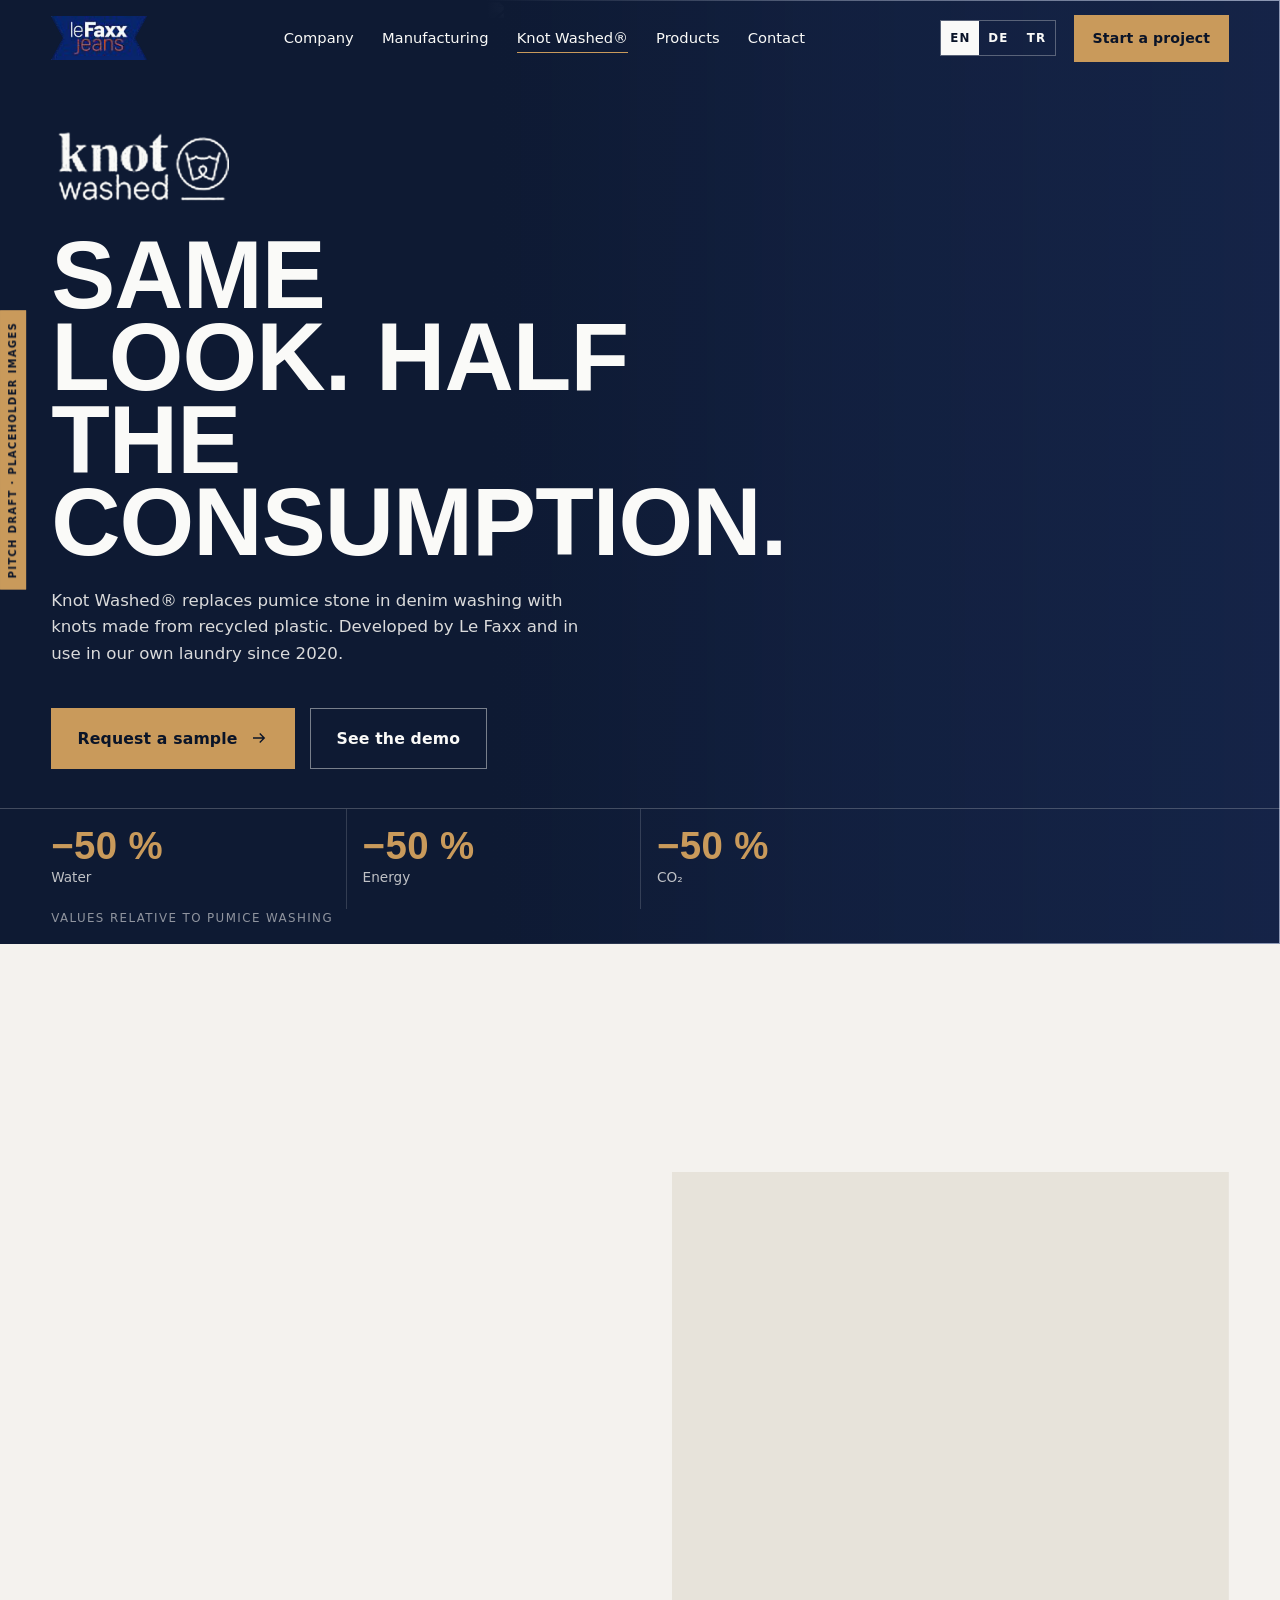
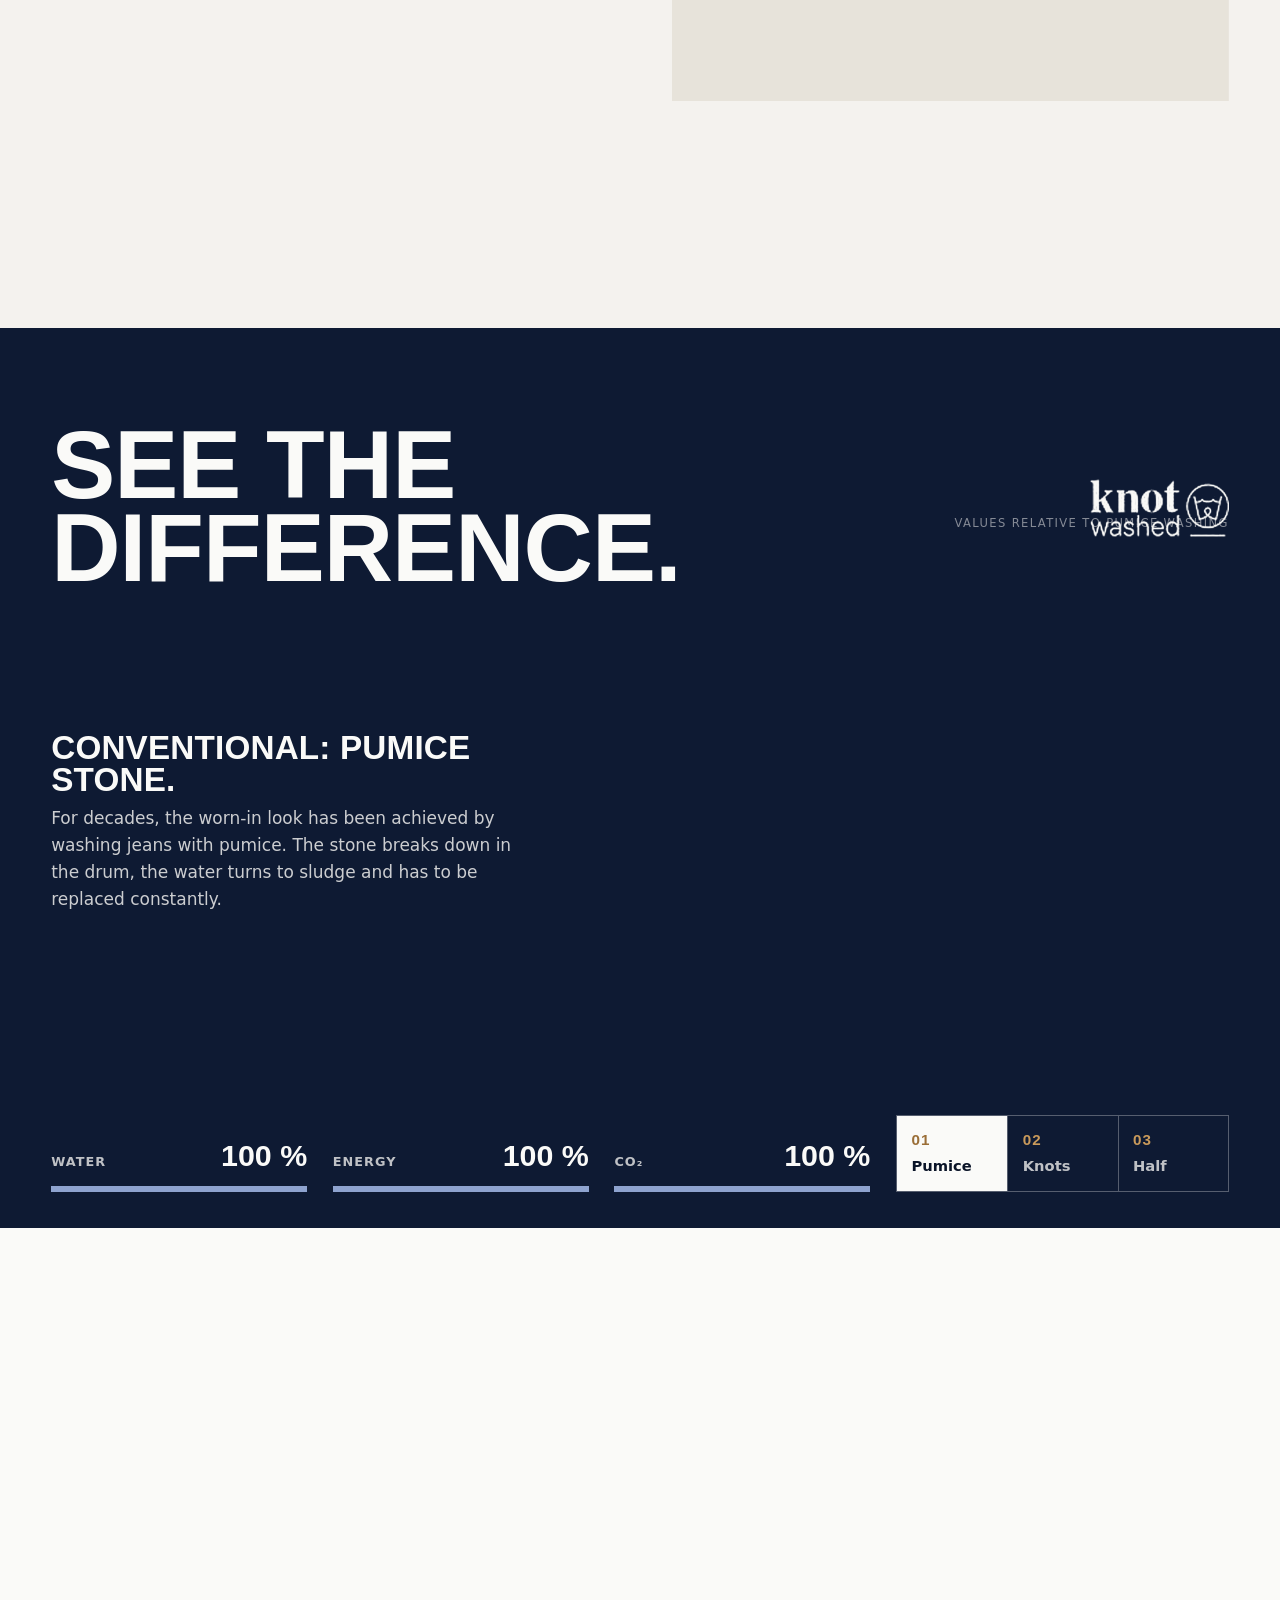
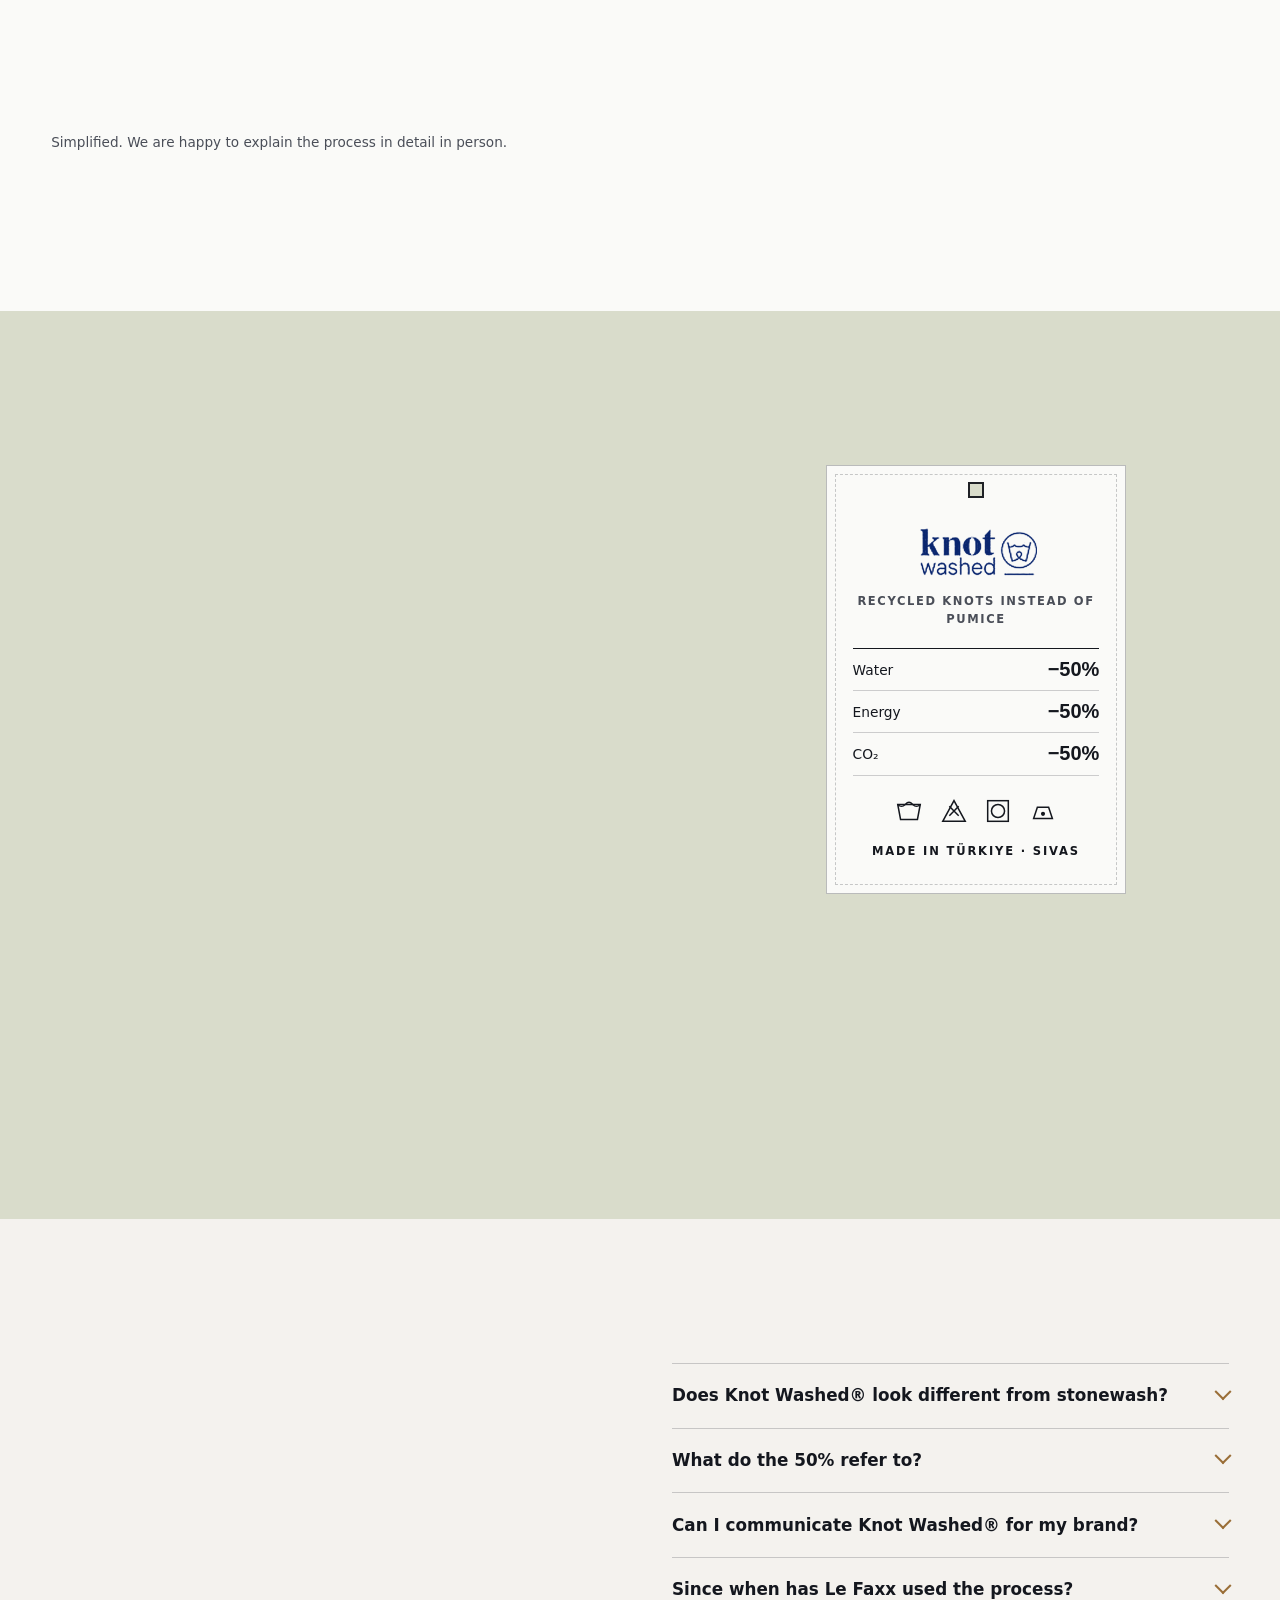
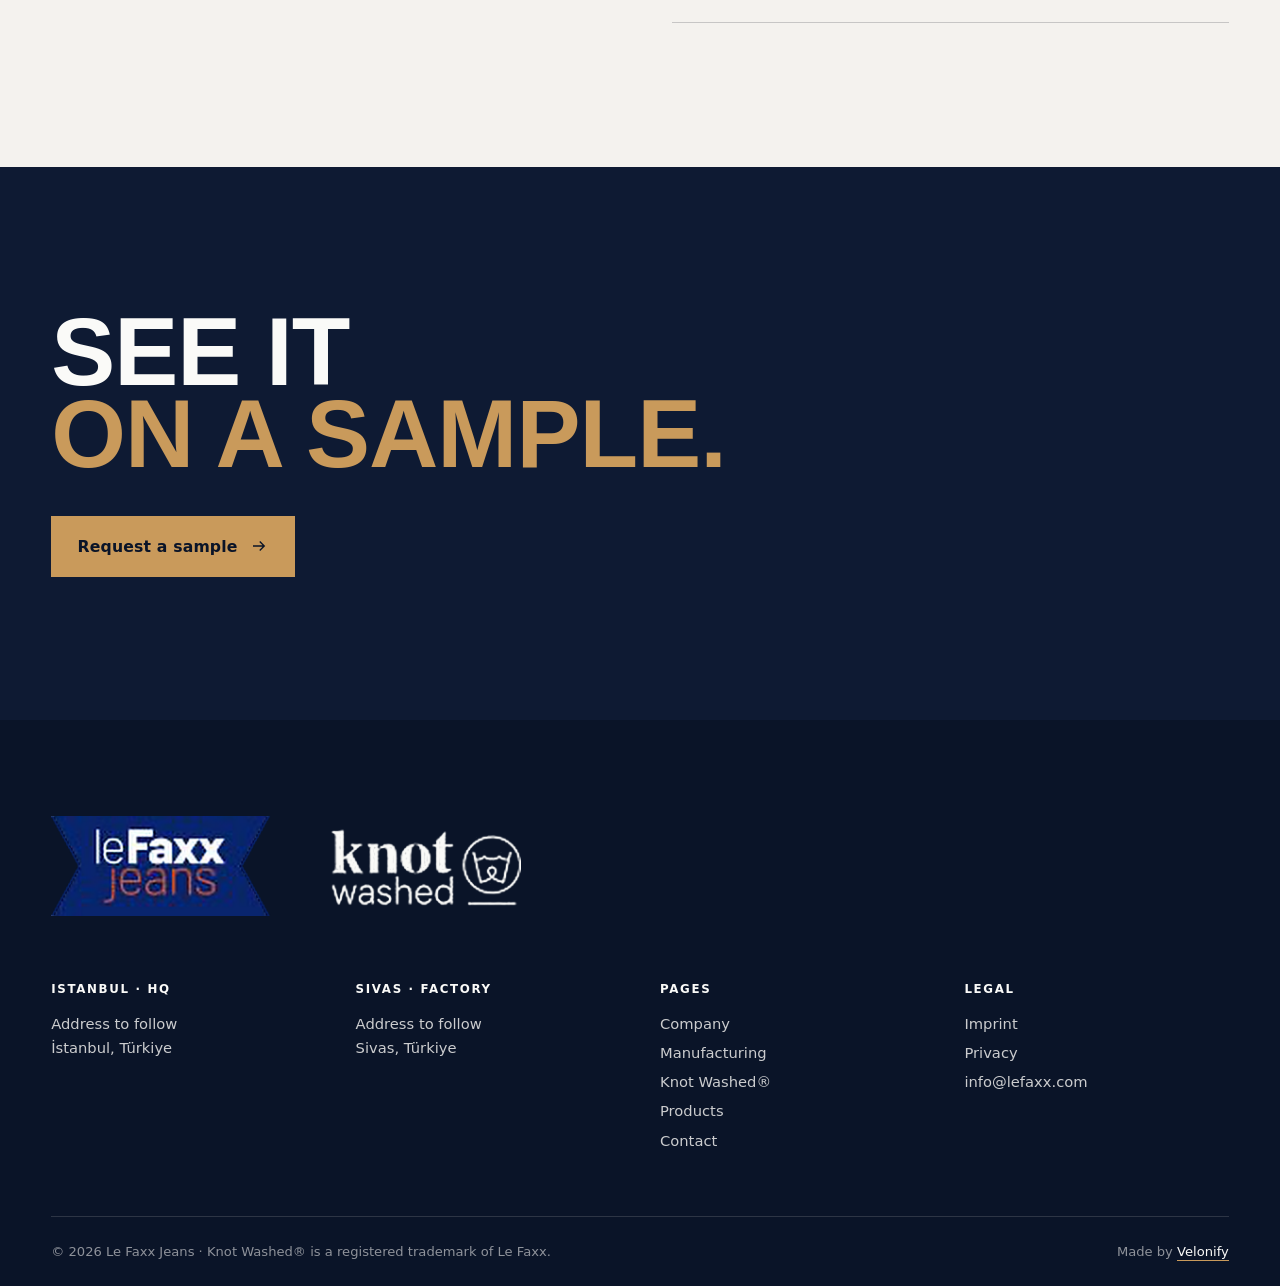
==== knot-washed/index.html @ a0b13a95 "Knot-Washed-Demo in 3 klickbaren Phasen, Sprachreihenfolge EN DE TR, Unterseite /knot-washed/ CSS un" ====
<!doctype html>
<html lang="de">
<head>
<meta charset="utf-8">
<meta name="viewport" content="width=device-width, initial-scale=1, viewport-fit=cover">
<title>Knot Washed® · Le Faxx Jeans</title>
<meta name="description" content="Knot Washed®: Knoten aus recyceltem Kunststoff statt Bimsstein. 50 % weniger Wasser, Energie und CO₂ in der Denim-Wäsche. Entwickelt von Le Faxx Jeans.">
<meta name="theme-color" content="#0E1A33">
<link rel="preconnect" href="https://images.unsplash.com">
<link rel="preconnect" href="https://videos.pexels.com">
<link rel="preload" href="../fonts/bsd-latin-fC1_PZJEZG.woff2" as="font" type="font/woff2" crossorigin>
<link rel="stylesheet" href="../fonts/fonts.css">
<link rel="icon" href="data:image/svg+xml,%3Csvg xmlns='http://www.w3.org/2000/svg' viewBox='0 0 32 32'%3E%3Crect width='32' height='32' fill='%230B1530'/%3E%3Cpath d='M8 8l16 16M24 8L8 24' stroke='%23C99A5B' stroke-width='3'/%3E%3C/svg%3E">
<link rel="stylesheet" href="../assets/styles.css">
</head>
<body>
<a class="skip" href="#main" data-i18n="skip">Zum Inhalt springen</a>

<header class="nav" id="nav">
  <div class="wrap nav-in">
    <a class="mark" href="../"><img src="../assets/lefaxx-logo.png" alt="Le Faxx Jeans" width="234" height="106"></a>
    <nav aria-label="Hauptnavigation" data-i18n-aria="navAria">
      <ul class="nav-links">
        <li><a href="../#company" data-i18n="nav1">Unternehmen</a></li>
        <li><a href="../#production" data-i18n="nav2">Produktion</a></li>
        <li><a href="./" aria-current="page" data-i18n="nav3">Knot Washed®</a></li>
        <li><a href="../#products" data-i18n="nav4">Produkte</a></li>
        <li><a href="../#contact" data-i18n="nav5">Kontakt</a></li>
      </ul>
    </nav>
    <div class="nav-right">
      <div class="lang" role="group" aria-label="Sprache / Language / Dil">
        <button type="button" data-lang="en" aria-pressed="false">EN</button>
        <button type="button" data-lang="de" aria-pressed="true">DE</button>
        <button type="button" data-lang="tr" aria-pressed="false">TR</button>
      </div>
      <a class="btn btn-primary magnetic" href="../#contact"><span class="btn-fill"></span><span data-i18n="cta">Projekt anfragen</span></a>
      <button class="burger" type="button" aria-expanded="false" aria-controls="mmenu" aria-label="Menü"><span></span><span></span></button>
    </div>
  </div>
</header>

<div class="mobile-menu" id="mmenu" aria-hidden="true">
  <ul>
    <li><a href="../#company" data-i18n="nav1">Unternehmen</a></li>
    <li><a href="../#production" data-i18n="nav2">Produktion</a></li>
    <li><a href="./" aria-current="page" data-i18n="nav3">Knot Washed®</a></li>
    <li><a href="../#products" data-i18n="nav4">Produkte</a></li>
    <li><a href="../#contact" data-i18n="nav5">Kontakt</a></li>
  </ul>
  <div class="lang" role="group" aria-label="Sprache / Language / Dil">
    <button type="button" data-lang="en" aria-pressed="false">EN</button>
    <button type="button" data-lang="de" aria-pressed="true">DE</button>
    <button type="button" data-lang="tr" aria-pressed="false">TR</button>
  </div>
  <a class="btn btn-primary" href="../#contact" style="align-self:flex-start"><span class="btn-fill"></span><span data-i18n="cta">Projekt anfragen</span></a>
</div>

<main id="main">
  <section class="kw-hero" aria-labelledby="kw-h">
    <div class="kw-hero-img" aria-hidden="true"><img src="https://images.unsplash.com/photo-1761079976271-3a78f547ca67?w=1600&q=70&auto=format&fit=crop" alt=""></div>
    <div class="wrap kw-hero-body">
      <img class="kw-hero-logo" src="../assets/knot-washed-logo-white.png" alt="Knot Washed" width="210" height="106">
      <h1 class="display" id="kw-h" data-i18n="kwH">Gleicher Look. Halber Verbrauch.</h1>
      <p class="hero-sub" data-i18n="kwLead">Knot Washed® ersetzt den Bimsstein in der Denim-Wäsche durch Knoten aus recyceltem Kunststoff. Entwickelt von Le Faxx und seit 2020 im Einsatz in unserer eigenen Wäscherei.</p>
      <div class="hero-ctas">
        <a class="btn btn-primary magnetic" href="../#contact"><span class="btn-fill"></span><span data-i18n="kwCta">Muster anfragen</span><svg viewBox="0 0 24 24" fill="none" stroke="currentColor" stroke-width="1.8" aria-hidden="true"><path d="M4 12h15M13 6l6 6-6 6"/></svg></a>
        <a class="btn btn-ghost magnetic" href="#demo"><span class="btn-fill"></span><span data-i18n="kwCta2">Zur Demo</span></a>
      </div>
    </div>
    <div class="spec">
      <div class="wrap">
        <ul class="kw-spec">
          <li><b>−50&nbsp;%</b><span data-i18n="m1">Wasser</span></li>
          <li><b>−50&nbsp;%</b><span data-i18n="m2">Energie</span></li>
          <li><b>−50&nbsp;%</b><span>CO₂</span></li>
        </ul>
        <p class="kw-basis" data-i18n="kNote">Werte relativ zur Bimssteinwäsche</p>
      </div>
    </div>
  </section>

  <section class="kw-problem" aria-labelledby="kw-p">
    <div class="wrap kw-two">
      <div>
        <h2 class="h2 rv" id="kw-p" data-i18n="kwPH">Das Problem: Stein, der zerfällt.</h2>
        <p class="lead rv" data-i18n="kwP1">Der Used-Look von Jeans entsteht seit Jahrzehnten mit Bimsstein: Der Stein reibt in der Trommel am Stoff und hellt ihn auf.</p>
        <p class="rv" data-i18n="kwP2">Dabei zerfällt er selbst. Das Wasser wird zu Schlamm, die Trommel muss gespült, der Stein ständig nachgefüllt und der Abrieb entsorgt werden. Das kostet Wasser, Energie und Zeit.</p>
      </div>
      <figure class="kw-fig rv-img"><img loading="lazy" src="https://images.unsplash.com/photo-1515459961680-58264ee27219?w=1100&q=70&auto=format&fit=crop" alt="Gefaltete Jeans in verschiedenen Waschungen" data-i18n-alt="kwFigAlt"></figure>
    </div>
  </section>

  <section class="knot" id="demo" data-knot aria-labelledby="kn-h">
  <canvas id="knotCanvas" aria-hidden="true"></canvas>
  <div class="wrap knot-ui">
    <div class="knot-head"><h2 class="display knot-title" id="kn-h" data-i18n="kwDemoH">Sehen Sie den Unterschied.</h2><div class="knot-head-r"><img class="knot-logo" src="../assets/knot-washed-logo-white.png" alt="" width="210" height="106"></div></div>
    <div class="knot-steps" aria-live="polite">
      <div class="kstep is-on" data-k="0">
        <h3 class="h3" data-i18n="k0h">Konventionell: Bimsstein.</h3>
        <p data-i18n="k0p">Für den Used-Look werden Jeans seit Jahrzehnten mit Bimsstein gewaschen. Der Stein zerfällt in der Trommel, das Wasser wird zu Schlamm und muss ständig erneuert werden.</p>
      </div>
      <div class="kstep" data-k="1">
        <h3 class="h3" data-i18n="k1h">Unsere Antwort: Knoten.</h3>
        <p data-i18n="k1p">Knot Washed® ersetzt den Stein durch Knoten aus recyceltem Kunststoff. Entwickelt bei Le Faxx, im Einsatz in unserer Wäscherei.</p>
      </div>
      <div class="kstep" data-k="2">
        <h3 class="h3" data-i18n="k2h">Die Hälfte.</h3>
        <p data-i18n="k2p">Gleicher Look, halber Verbrauch: 50 % weniger Wasser, 50 % weniger Energie, 50 % weniger CO₂. Jede zweite Wassereinheit, die Sie hier sehen, bleibt ab sofort im Kreislauf der Natur.</p>
      </div>
    </div>
    <div class="knot-meters">
      <div class="meter" data-meter><div class="meter-top"><span data-i18n="m1">Wasser</span><b>100&nbsp;%</b></div><div class="meter-bar"><i></i></div></div>
      <div class="meter" data-meter><div class="meter-top"><span data-i18n="m2">Energie</span><b>100&nbsp;%</b></div><div class="meter-bar"><i></i></div></div>
      <div class="meter" data-meter><div class="meter-top"><span>CO₂</span><b>100&nbsp;%</b></div><div class="meter-bar"><i></i></div></div>
      <div class="phases" role="group" aria-label="Phasen der Demo" data-i18n-aria="phAria">
        <button type="button" class="phase" data-phase="0" aria-pressed="true"><span class="ph-no">01</span><span data-i18n="ph0">Bimsstein</span><i></i></button>
        <button type="button" class="phase" data-phase="1" aria-pressed="false"><span class="ph-no">02</span><span data-i18n="ph1">Knoten</span><i></i></button>
        <button type="button" class="phase" data-phase="2" aria-pressed="false"><span class="ph-no">03</span><span data-i18n="ph2">Die Hälfte</span><i></i></button>
      </div>
    </div>
  </div>
  <p class="knot-note" data-i18n="kNote">Werte relativ zur Bimssteinwäsche</p>
</section>

  <section class="kw-how" aria-labelledby="kw-how-h">
    <div class="wrap">
      <h2 class="h2 rv" id="kw-how-h" data-i18n="kwHowH">So funktioniert Knot Washed®.</h2>
      <ol class="kw-steps">
        <li class="rv"><span class="st-no">01</span><h3 class="h3" data-i18n="kwS1h">Knoten statt Stein</h3><p data-i18n="kwS1p">In die Trommel kommen Knoten aus recyceltem Kunststoff, kein Bimsstein.</p></li>
        <li class="rv"><span class="st-no">02</span><h3 class="h3" data-i18n="kwS2h">Abrieb für den Look</h3><p data-i18n="kwS2p">Die Knoten reiben am Stoff und erzeugen den Used-Look, den Ihre Kollektion braucht.</p></li>
        <li class="rv"><span class="st-no">03</span><h3 class="h3" data-i18n="kwS3h">Kein Steinschlamm</h3><p data-i18n="kwS3p">Es zerfällt kein Stein im Wasser. Damit entfällt ein großer Teil von Spülung und Entsorgung.</p></li>
        <li class="rv"><span class="st-no">04</span><h3 class="h3" data-i18n="kwS4h">Halber Verbrauch</h3><p data-i18n="kwS4p">Im Vergleich zur Bimssteinwäsche: 50 % weniger Wasser, 50 % weniger Energie, 50 % weniger CO₂.</p></li>
      </ol>
      <p class="kw-small" data-i18n="kwSimpl">Vereinfacht dargestellt. Details zum Verfahren erläutern wir gern im Gespräch.</p>
    </div>
  </section>

  <section class="care kw-label" aria-labelledby="kw-l">
    <div class="wrap care-grid">
      <div class="care-copy">
        <h2 class="h2 rv" id="kw-l" data-i18n="kwLH">Für Ihre Kollektion.</h2>
        <p class="lead rv" data-i18n="kwLP">Jedes Teil, das bei uns gewaschen wird, kann den Unterschied mitnehmen: als Information für Ihr Team, Ihre Händler und Ihre Kundschaft.</p>
        <ul class="care-points rv">
          <li><b data-i18n="kwB1">Muster</b><span data-i18n="kwB1p">Ihre Wunschwaschung als Knot-Washed®-Muster, bevor die Serie startet</span></li>
          <li><b data-i18n="kwB2">Etikett</b><span data-i18n="kwB2p">Wie Sie Knot Washed® auf Hangtag und Etikett nutzen können, klären wir pro Projekt</span></li>
          <li><b data-i18n="kwB3">Kapazität</b><span data-i18n="kwB3p">Gewaschen in unserer eigenen Wäscherei, für Serien bis zu 150.000 Teile im Monat</span></li>
        </ul>
        <a class="btn btn-ink magnetic rv" href="../#contact"><span class="btn-fill"></span><span data-i18n="kwCta">Muster anfragen</span><svg viewBox="0 0 24 24" fill="none" stroke="currentColor" stroke-width="1.8" aria-hidden="true"><path d="M4 12h15M13 6l6 6-6 6"/></svg></a>
      </div>
      <div class="label-stage">
        <div class="label" id="careLabel">
          <span class="eyelet"></span>
          <h3><img src="../assets/knot-washed-logo.png" alt="Knot Washed®" width="210" height="106"></h3>
          <p class="sub" data-i18n="lblSub">Recycelte Knoten statt Bimsstein</p>
          <dl>
            <div><dt data-i18n="m1">Wasser</dt><dd>−50%</dd></div>
            <div><dt data-i18n="m2">Energie</dt><dd>−50%</dd></div>
            <div><dt>CO₂</dt><dd>−50%</dd></div>
          </dl>
          <div class="symbols" aria-hidden="true">
            <svg viewBox="0 0 32 32"><path d="M4 9h24l-3 16H7z"/><path d="M4 9c3 3 5 3 8 0s5-3 8 0 5 3 8 0"/></svg>
            <svg viewBox="0 0 32 32"><path d="M16 5l12 22H4z"/><path d="M11 21l10-10M21 21L11 11"/></svg>
            <svg viewBox="0 0 32 32"><rect x="5" y="5" width="22" height="22"/><circle cx="16" cy="16" r="7"/></svg>
            <svg viewBox="0 0 32 32"><path d="M6 24l4-12h12l4 12z"/><circle cx="16" cy="19" r="1.4" fill="currentColor"/></svg>
          </div>
          <p class="made">Made in Türkiye · Sivas</p>
        </div>
      </div>
    </div>
  </section>

  <section class="kw-faq" aria-labelledby="kw-f">
    <div class="wrap kw-two">
      <h2 class="h2 rv" id="kw-f" data-i18n="kwFH">Häufige Fragen.</h2>
      <div class="faq">
        <details><summary data-i18n="q1">Sieht Knot Washed® anders aus als Stonewash?</summary><p data-i18n="a1">Ziel ist derselbe Used-Look. Am besten überzeugen Sie sich an einem Muster in Ihrer Wunschwaschung.</p></details>
        <details><summary data-i18n="q2">Worauf beziehen sich die 50 %?</summary><p data-i18n="a2">Vergleichsbasis ist die konventionelle Bimssteinwäsche. Gemeint sind Wasser, Energie und CO₂ im Waschprozess.</p></details>
        <details><summary data-i18n="q3">Kann ich Knot Washed® für meine Marke kommunizieren?</summary><p data-i18n="a3">Sprechen Sie uns an. Wie das Label auf Hangtags und Etiketten genutzt werden kann, klären wir pro Projekt.</p></details>
        <details><summary data-i18n="q4">Seit wann setzt Le Faxx das Verfahren ein?</summary><p data-i18n="a4">Seit 2020 ist unsere Wäscherei vollständig auf Knot Washed® umgestellt.</p></details>
      </div>
    </div>
  </section>

  <section class="kw-cta" aria-labelledby="kw-c">
    <div class="wrap">
      <h2 class="display" id="kw-c"><span data-i18n="kwCtaA">Sehen Sie es</span><br><span class="gold" data-i18n="kwCtaB">am Muster.</span></h2>
      <a class="btn btn-primary magnetic" href="../#contact"><span class="btn-fill"></span><span data-i18n="kwCta">Muster anfragen</span><svg viewBox="0 0 24 24" fill="none" stroke="currentColor" stroke-width="1.8" aria-hidden="true"><path d="M4 12h15M13 6l6 6-6 6"/></svg></a>
    </div>
  </section>
</main>
<footer class="foot">
  <div class="wrap">
    <div class="foot-brand"><img src="../assets/lefaxx-logo.png" alt="Le Faxx Jeans" width="234" height="106" loading="lazy"><img src="../assets/knot-washed-logo-white.png" alt="Knot Washed" width="210" height="106" loading="lazy"></div>
    <div class="foot-grid">
      <div><h4>Istanbul · HQ</h4><p data-i18n="adr1">Adresse folgt<br>İstanbul, Türkiye</p></div>
      <div><h4 data-i18n="fFac">Sivas · Fabrik</h4><p data-i18n="adr2">Adresse folgt<br>Sivas, Türkiye</p></div>
      <div><h4 data-i18n="fNav">Seiten</h4><ul><li><a href="../#company" data-i18n="nav1">Unternehmen</a></li><li><a href="../#production" data-i18n="nav2">Produktion</a></li><li><a href="./" aria-current="page" data-i18n="nav3">Knot Washed®</a></li><li><a href="../#products" data-i18n="nav4">Produkte</a></li><li><a href="../#contact" data-i18n="nav5">Kontakt</a></li></ul></div>
      <div><h4 data-i18n="fLegal">Rechtliches</h4><ul><li><a href="#" data-i18n="imp">Impressum</a></li><li><a href="#" data-i18n="priv">Datenschutz</a></li><li><a href="mailto:info@lefaxx.com">info@lefaxx.com</a></li></ul></div>
    </div>
    <div class="foot-bottom">
      <span>© 2026 Le Faxx Jeans · Knot Washed® <span data-i18n="tm">ist eine eingetragene Marke von Le Faxx.</span></span>
      <span class="velo">Made by <a href="https://velonify.de" target="_blank" rel="noopener">Velonify</a></span>
    </div>
  </div>
</footer>

<div class="draft" data-i18n="draft">Pitch-Entwurf · Platzhalterbilder</div>

<div class="draft" data-i18n="draft">Pitch-Entwurf · Platzhalterbilder</div>

<script>
window.PAGE_I18N={
de:{title:"Knot Washed® · Le Faxx Jeans",kwH:"Gleicher Look. Halber Verbrauch.",kwLead:"Knot Washed® ersetzt den Bimsstein in der Denim-Wäsche durch Knoten aus recyceltem Kunststoff. Entwickelt von Le Faxx und seit 2020 im Einsatz in unserer eigenen Wäscherei.",kwCta:"Muster anfragen",kwCta2:"Zur Demo",
kwPH:"Das Problem: Stein, der zerfällt.",kwP1:"Der Used-Look von Jeans entsteht seit Jahrzehnten mit Bimsstein: Der Stein reibt in der Trommel am Stoff und hellt ihn auf.",kwP2:"Dabei zerfällt er selbst. Das Wasser wird zu Schlamm, die Trommel muss gespült, der Stein ständig nachgefüllt und der Abrieb entsorgt werden. Das kostet Wasser, Energie und Zeit.",kwFigAlt:"Gefaltete Jeans in verschiedenen Waschungen",
kwDemoH:"Sehen Sie den Unterschied.",kwHowH:"So funktioniert Knot Washed®.",kwS1h:"Knoten statt Stein",kwS1p:"In die Trommel kommen Knoten aus recyceltem Kunststoff, kein Bimsstein.",kwS2h:"Abrieb für den Look",kwS2p:"Die Knoten reiben am Stoff und erzeugen den Used-Look, den Ihre Kollektion braucht.",kwS3h:"Kein Steinschlamm",kwS3p:"Es zerfällt kein Stein im Wasser. Damit entfällt ein großer Teil von Spülung und Entsorgung.",kwS4h:"Halber Verbrauch",kwS4p:"Im Vergleich zur Bimssteinwäsche: 50 % weniger Wasser, 50 % weniger Energie, 50 % weniger CO₂.",kwSimpl:"Vereinfacht dargestellt. Details zum Verfahren erläutern wir gern im Gespräch.",
kwLH:"Für Ihre Kollektion.",kwLP:"Jedes Teil, das bei uns gewaschen wird, kann den Unterschied mitnehmen: als Information für Ihr Team, Ihre Händler und Ihre Kundschaft.",kwB1:"Muster",kwB1p:"Ihre Wunschwaschung als Knot-Washed®-Muster, bevor die Serie startet",kwB2:"Etikett",kwB2p:"Wie Sie Knot Washed® auf Hangtag und Etikett nutzen können, klären wir pro Projekt",kwB3:"Kapazität",kwB3p:"Gewaschen in unserer eigenen Wäscherei, für Serien bis zu 150.000 Teile im Monat",
kwFH:"Häufige Fragen.",q1:"Sieht Knot Washed® anders aus als Stonewash?",a1:"Ziel ist derselbe Used-Look. Am besten überzeugen Sie sich an einem Muster in Ihrer Wunschwaschung.",q2:"Worauf beziehen sich die 50 %?",a2:"Vergleichsbasis ist die konventionelle Bimssteinwäsche. Gemeint sind Wasser, Energie und CO₂ im Waschprozess.",q3:"Kann ich Knot Washed® für meine Marke kommunizieren?",a3:"Sprechen Sie uns an. Wie das Label auf Hangtags und Etiketten genutzt werden kann, klären wir pro Projekt.",q4:"Seit wann setzt Le Faxx das Verfahren ein?",a4:"Seit 2020 ist unsere Wäscherei vollständig auf Knot Washed® umgestellt.",kwCtaA:"Sehen Sie es",kwCtaB:"am Muster."},
en:{title:"Knot Washed® · Le Faxx Jeans",kwH:"Same look. Half the consumption.",kwLead:"Knot Washed® replaces pumice stone in denim washing with knots made from recycled plastic. Developed by Le Faxx and in use in our own laundry since 2020.",kwCta:"Request a sample",kwCta2:"See the demo",
kwPH:"The problem: stone that falls apart.",kwP1:"For decades, the worn-in look of jeans has come from pumice: the stone rubs against the fabric in the drum and lightens it.",kwP2:"In the process it breaks down itself. The water turns to sludge, the drum has to be rinsed, the stone constantly topped up and the residue disposed of. That costs water, energy and time.",kwFigAlt:"Folded jeans in different washes",
kwDemoH:"See the difference.",kwHowH:"How Knot Washed® works.",kwS1h:"Knots, not stone",kwS1p:"Knots made from recycled plastic go into the drum instead of pumice.",kwS2h:"Abrasion for the look",kwS2p:"The knots rub against the fabric and create the worn-in look your collection needs.",kwS3h:"No stone sludge",kwS3p:"No stone breaks down in the water, which removes much of the rinsing and disposal.",kwS4h:"Half the consumption",kwS4p:"Compared with pumice washing: 50% less water, 50% less energy, 50% less CO₂.",kwSimpl:"Simplified. We are happy to explain the process in detail in person.",
kwLH:"For your collection.",kwLP:"Every piece we wash can carry the difference with it: as information for your team, your retailers and your customers.",kwB1:"Samples",kwB1p:"Your preferred wash as a Knot Washed® sample before the run starts",kwB2:"Labelling",kwB2p:"How you can use Knot Washed® on hangtags and labels is agreed per project",kwB3:"Capacity",kwB3p:"Washed in our own laundry, for runs of up to 150,000 pieces a month",
kwFH:"Frequently asked questions.",q1:"Does Knot Washed® look different from stonewash?",a1:"The aim is the same worn-in look. The best way to judge is a sample in your preferred wash.",q2:"What do the 50% refer to?",a2:"The baseline is conventional pumice washing: water, energy and CO₂ in the washing process.",q3:"Can I communicate Knot Washed® for my brand?",a3:"Talk to us. How the label can be used on hangtags and care labels is agreed per project.",q4:"Since when has Le Faxx used the process?",a4:"Our laundry has been fully converted to Knot Washed® since 2020.",kwCtaA:"See it",kwCtaB:"on a sample."},
tr:{title:"Knot Washed® · Le Faxx Jeans",kwH:"Aynı görünüm. Yarı tüketim.",kwLead:"Knot Washed®, denim yıkamada süngertaşının yerine geri dönüştürülmüş plastikten düğümler kullanır. Le Faxx tarafından geliştirildi ve 2020'den beri kendi yıkamahanemizde kullanılıyor.",kwCta:"Numune isteyin",kwCta2:"Demoya git",
kwPH:"Sorun: parçalanan taş.",kwP1:"Kot pantolonun eskitilmiş görünümü onlarca yıldır süngertaşıyla elde edilir: Taş tamburda kumaşa sürtünür ve rengini açar.",kwP2:"Bu sırada kendisi de parçalanır. Su çamura döner, tambur durulanmalı, taş sürekli eklenmeli ve atıklar bertaraf edilmelidir. Bu su, enerji ve zaman demektir.",kwFigAlt:"Farklı yıkamalarda katlanmış kot pantolonlar",
kwDemoH:"Farkı görün.",kwHowH:"Knot Washed® nasıl çalışır.",kwS1h:"Taş yerine düğüm",kwS1p:"Tambura süngertaşı yerine geri dönüştürülmüş plastikten düğümler girer.",kwS2h:"Görünüm için aşındırma",kwS2p:"Düğümler kumaşa sürtünür ve koleksiyonunuzun ihtiyaç duyduğu eskitilmiş görünümü oluşturur.",kwS3h:"Taş çamuru yok",kwS3p:"Suda parçalanan taş olmadığı için durulama ve bertarafın büyük kısmı ortadan kalkar.",kwS4h:"Yarı tüketim",kwS4p:"Süngertaşı yıkamaya göre: %50 daha az su, %50 daha az enerji, %50 daha az CO₂.",kwSimpl:"Basitleştirilmiş anlatım. Süreci yüz yüze ayrıntılı anlatmaktan memnuniyet duyarız.",
kwLH:"Koleksiyonunuz için.",kwLP:"Bizde yıkanan her parça bu farkı yanında taşıyabilir: ekibiniz, bayileriniz ve müşterileriniz için bir bilgi olarak.",kwB1:"Numune",kwB1p:"Seri başlamadan önce istediğiniz yıkama Knot Washed® numunesi olarak",kwB2:"Etiket",kwB2p:"Knot Washed®'i askılık etiket ve etiketlerde nasıl kullanabileceğinizi proje bazında belirleriz",kwB3:"Kapasite",kwB3p:"Kendi yıkamahanemizde, ayda 150.000 parçaya kadar seriler için",
kwFH:"Sık sorulan sorular.",q1:"Knot Washed® stonewash'tan farklı mı görünür?",a1:"Hedef aynı eskitilmiş görünüm. En iyisi, istediğiniz yıkamada bir numuneyle kendiniz görün.",q2:"%50 neye göre?",a2:"Kıyas, geleneksel süngertaşı yıkamadır: yıkama sürecindeki su, enerji ve CO₂.",q3:"Knot Washed®'i markam için kullanabilir miyim?",a3:"Bize yazın. Etiketin askılık etiket ve etiketlerde nasıl kullanılacağını proje bazında belirleriz.",q4:"Le Faxx bu yöntemi ne zamandan beri kullanıyor?",a4:"Yıkamahanemiz 2020'den beri tamamen Knot Washed®'e geçti.",kwCtaA:"Numunede",kwCtaB:"görün."}
};
</script>
<script src="https://unpkg.com/lenis@1.1.13/dist/lenis.min.js"></script>
<script src="https://cdnjs.cloudflare.com/ajax/libs/gsap/3.12.5/gsap.min.js"></script>
<script src="https://cdnjs.cloudflare.com/ajax/libs/gsap/3.12.5/ScrollTrigger.min.js"></script>
<script src="../assets/app.js"></script>
<script type="module" src="../assets/knot.js"></script>
</body>
</html>
---- fonts/fonts.css ----
@font-face {
  font-family: 'Big Shoulders Display';
  font-style: normal;
  font-weight: 700;
  font-display: swap;
  src: url(bsd-latin-ext-fC1_PZJEZG.woff2) format('woff2');
  unicode-range: U+0100-02BA, U+02BD-02C5, U+02C7-02CC, U+02CE-02D7, U+02DD-02FF, U+0304, U+0308, U+0329, U+1D00-1DBF, U+1E00-1E9F, U+1EF2-1EFF, U+2020, U+20A0-20AB, U+20AD-20C4, U+2113, U+2C60-2C7F, U+A720-A7FF;
}
@font-face {
  font-family: 'Big Shoulders Display';
  font-style: normal;
  font-weight: 700;
  font-display: swap;
  src: url(bsd-latin-fC1_PZJEZG.woff2) format('woff2');
  unicode-range: U+0000-00FF, U+0131, U+0152-0153, U+02BB-02BC, U+02C6, U+02DA, U+02DC, U+0304, U+0308, U+0329, U+2000-206F, U+20AC, U+2122, U+2191, U+2193, U+2212, U+2215, U+FEFF, U+FFFD;
}
@font-face {
  font-family: 'Big Shoulders Display';
  font-style: normal;
  font-weight: 800;
  font-display: swap;
  src: url(bsd-latin-ext-fC1_PZJEZG.woff2) format('woff2');
  unicode-range: U+0100-02BA, U+02BD-02C5, U+02C7-02CC, U+02CE-02D7, U+02DD-02FF, U+0304, U+0308, U+0329, U+1D00-1DBF, U+1E00-1E9F, U+1EF2-1EFF, U+2020, U+20A0-20AB, U+20AD-20C4, U+2113, U+2C60-2C7F, U+A720-A7FF;
}
@font-face {
  font-family: 'Big Shoulders Display';
  font-style: normal;
  font-weight: 800;
  font-display: swap;
  src: url(bsd-latin-fC1_PZJEZG.woff2) format('woff2');
  unicode-range: U+0000-00FF, U+0131, U+0152-0153, U+02BB-02BC, U+02C6, U+02DA, U+02DC, U+0304, U+0308, U+0329, U+2000-206F, U+20AC, U+2122, U+2191, U+2193, U+2212, U+2215, U+FEFF, U+FFFD;
}
@font-face {
  font-family: 'Big Shoulders Display';
  font-style: normal;
  font-weight: 900;
  font-display: swap;
  src: url(bsd-latin-ext-fC1_PZJEZG.woff2) format('woff2');
  unicode-range: U+0100-02BA, U+02BD-02C5, U+02C7-02CC, U+02CE-02D7, U+02DD-02FF, U+0304, U+0308, U+0329, U+1D00-1DBF, U+1E00-1E9F, U+1EF2-1EFF, U+2020, U+20A0-20AB, U+20AD-20C4, U+2113, U+2C60-2C7F, U+A720-A7FF;
}
@font-face {
  font-family: 'Big Shoulders Display';
  font-style: normal;
  font-weight: 900;
  font-display: swap;
  src: url(bsd-latin-fC1_PZJEZG.woff2) format('woff2');
  unicode-range: U+0000-00FF, U+0131, U+0152-0153, U+02BB-02BC, U+02C6, U+02DA, U+02DC, U+0304, U+0308, U+0329, U+2000-206F, U+20AC, U+2122, U+2191, U+2193, U+2212, U+2215, U+FEFF, U+FFFD;
}
@font-face {
  font-family: 'Inter';
  font-style: normal;
  font-weight: 400;
  font-display: swap;
  src: url(inter-latin-ext-UcC73FwrK3.woff2) format('woff2');
  unicode-range: U+0100-02BA, U+02BD-02C5, U+02C7-02CC, U+02CE-02D7, U+02DD-02FF, U+0304, U+0308, U+0329, U+1D00-1DBF, U+1E00-1E9F, U+1EF2-1EFF, U+2020, U+20A0-20AB, U+20AD-20C4, U+2113, U+2C60-2C7F, U+A720-A7FF;
}
@font-face {
  font-family: 'Inter';
  font-style: normal;
  font-weight: 400;
  font-display: swap;
  src: url(inter-latin-UcC73FwrK3.woff2) format('woff2');
  unicode-range: U+0000-00FF, U+0131, U+0152-0153, U+02BB-02BC, U+02C6, U+02DA, U+02DC, U+0304, U+0308, U+0329, U+2000-206F, U+20AC, U+2122, U+2191, U+2193, U+2212, U+2215, U+FEFF, U+FFFD;
}
@font-face {
  font-family: 'Inter';
  font-style: normal;
  font-weight: 500;
  font-display: swap;
  src: url(inter-latin-ext-UcC73FwrK3.woff2) format('woff2');
  unicode-range: U+0100-02BA, U+02BD-02C5, U+02C7-02CC, U+02CE-02D7, U+02DD-02FF, U+0304, U+0308, U+0329, U+1D00-1DBF, U+1E00-1E9F, U+1EF2-1EFF, U+2020, U+20A0-20AB, U+20AD-20C4, U+2113, U+2C60-2C7F, U+A720-A7FF;
}
@font-face {
  font-family: 'Inter';
  font-style: normal;
  font-weight: 500;
  font-display: swap;
  src: url(inter-latin-UcC73FwrK3.woff2) format('woff2');
  unicode-range: U+0000-00FF, U+0131, U+0152-0153, U+02BB-02BC, U+02C6, U+02DA, U+02DC, U+0304, U+0308, U+0329, U+2000-206F, U+20AC, U+2122, U+2191, U+2193, U+2212, U+2215, U+FEFF, U+FFFD;
}
@font-face {
  font-family: 'Inter';
  font-style: normal;
  font-weight: 600;
  font-display: swap;
  src: url(inter-latin-ext-UcC73FwrK3.woff2) format('woff2');
  unicode-range: U+0100-02BA, U+02BD-02C5, U+02C7-02CC, U+02CE-02D7, U+02DD-02FF, U+0304, U+0308, U+0329, U+1D00-1DBF, U+1E00-1E9F, U+1EF2-1EFF, U+2020, U+20A0-20AB, U+20AD-20C4, U+2113, U+2C60-2C7F, U+A720-A7FF;
}
@font-face {
  font-family: 'Inter';
  font-style: normal;
  font-weight: 600;
  font-display: swap;
  src: url(inter-latin-UcC73FwrK3.woff2) format('woff2');
  unicode-range: U+0000-00FF, U+0131, U+0152-0153, U+02BB-02BC, U+02C6, U+02DA, U+02DC, U+0304, U+0308, U+0329, U+2000-206F, U+20AC, U+2122, U+2191, U+2193, U+2212, U+2215, U+FEFF, U+FFFD;
}
---- assets/styles.css ----
:root{
  --indigo-950:#0A1428;
  --indigo-900:#0E1A33;
  --indigo-800:#13213F;
  --indigo-700:#1E3160;
  --indigo-300:#8EA3CF;
  --indigo-200:#B9C6E2;
  --anth:#1F2126;
  --anth-700:#2E3138;
  --linen:#F4F2EE;
  --linen-200:#E7E3DA;
  --paper:#FAFAF8;
  --ink:#14171E;
  --ink-soft:#4A4E58;
  --stitch:#C99A5B;
  --stitch-deep:#9A6E37;
  --tobacco:#A9825A;
  --moss:#5F6B4A;
  --moss-200:#D9DCCB;

  --f-display:"Big Shoulders Display", "Arial Narrow", sans-serif;
  --f-text:"Inter", system-ui, sans-serif;

  --gutter:clamp(16px, 4vw, 56px);
  --max:1440px;
  --s1:.5rem; --s2:1rem; --s3:1.5rem; --s4:2.5rem; --s5:4rem; --s6:6rem; --s7:9rem;
  --ease-out:cubic-bezier(.16,1,.3,1);
}
*,*::before,*::after{box-sizing:border-box}
html{-webkit-text-size-adjust:100%;scroll-behavior:auto}
html.lenis,html.lenis body{height:auto}
.lenis.lenis-smooth{scroll-behavior:auto!important}
body{margin:0;background:var(--linen);color:var(--ink);font-family:var(--f-text);font-size:1.0625rem;line-height:1.6;-webkit-font-smoothing:antialiased;text-rendering:optimizeLegibility;font-variant-numeric:tabular-nums;overflow-x:hidden}
img,video,canvas,svg{display:block;max-width:100%}
a{color:inherit;text-underline-offset:.22em;text-decoration-thickness:1px}
button{font:inherit;color:inherit;background:none;border:0;padding:0;cursor:pointer;border-radius:0}
input,textarea,select{font:inherit;color:inherit;border-radius:0}
::selection{background:var(--stitch);color:var(--indigo-950)}
html{scrollbar-color:var(--indigo-700) var(--linen)}
::-webkit-scrollbar{width:10px}
::-webkit-scrollbar-track{background:var(--linen)}
::-webkit-scrollbar-thumb{background:var(--indigo-700)}
:focus-visible{outline:2px solid var(--stitch);outline-offset:3px}
.m-only{display:none}
@media (max-width:820px){.m-only{display:block}}
.sr-only{position:absolute;width:1px;height:1px;overflow:hidden;clip:rect(0 0 0 0);white-space:nowrap}
.skip{position:fixed;left:var(--gutter);top:-60px;z-index:100;background:var(--stitch);color:var(--indigo-950);padding:.6rem 1rem;font-weight:600}
.skip:focus{top:12px}
.wrap{width:100%;max-width:var(--max);margin-inline:auto;padding-inline:var(--gutter)}

/* ---------- type ---------- */
.display{font-family:var(--f-display);font-weight:900;text-transform:uppercase;line-height:.86;letter-spacing:-.01em;margin:0;text-wrap:balance}
.h2{font-family:var(--f-display);font-weight:900;text-transform:uppercase;line-height:.9;letter-spacing:-.005em;font-size:clamp(2.6rem,6vw,5.25rem);margin:0 0 var(--s3);text-wrap:balance}
.h3{font-family:var(--f-display);font-weight:800;text-transform:uppercase;line-height:.95;font-size:clamp(1.7rem,2.6vw,2.4rem);margin:0 0 .6rem;letter-spacing:.005em}
.lead{font-size:clamp(1.08rem,1.35vw,1.25rem);line-height:1.55;max-width:56ch}
.meta{font-size:.78rem;letter-spacing:.14em;text-transform:uppercase;font-weight:600}
p{margin:0 0 1em;max-width:68ch}

/* ---------- buttons ---------- */
.btn{position:relative;display:inline-flex;align-items:center;gap:.8rem;padding:1.05rem 1.6rem;font-weight:600;font-size:.98rem;letter-spacing:.01em;text-decoration:none;overflow:hidden;isolation:isolate;border:1px solid currentColor;transition:color .45s var(--ease-out),border-color .45s var(--ease-out);will-change:transform}
.btn .btn-fill{position:absolute;inset:0;z-index:-1;transform:translateY(calc(100% + 14px));transition:transform .7s var(--ease-out)}
.btn .btn-fill::before{content:"";position:absolute;left:0;right:0;top:-11px;height:12px;background:inherit;-webkit-mask:url("data:image/svg+xml,%3Csvg xmlns='http://www.w3.org/2000/svg' viewBox='0 0 120 12' preserveAspectRatio='none'%3E%3Cpath d='M0 6 C 20 0 40 0 60 6 S 100 12 120 6 V12 H0Z'/%3E%3C/svg%3E") 0 0/120px 12px repeat-x;mask:url("data:image/svg+xml,%3Csvg xmlns='http://www.w3.org/2000/svg' viewBox='0 0 120 12' preserveAspectRatio='none'%3E%3Cpath d='M0 6 C 20 0 40 0 60 6 S 100 12 120 6 V12 H0Z'/%3E%3C/svg%3E") 0 0/120px 12px repeat-x;animation:wave 1.6s linear infinite}
.btn .btn-fill::after{content:"";position:absolute;inset:0;background:inherit}
.btn .btn-fill{background:transparent}
@keyframes wave{to{-webkit-mask-position:120px 0;mask-position:120px 0}}
.btn:hover .btn-fill,.btn:focus-visible .btn-fill{transform:translateY(0)}
.btn-primary{background:var(--stitch);border-color:var(--stitch);color:var(--indigo-950)}
.btn-primary .btn-fill::before,.btn-primary .btn-fill::after{background:var(--paper)}
.btn-ghost{color:var(--paper);border-color:rgba(251,250,247,.45)}
.btn-ghost .btn-fill::before,.btn-ghost .btn-fill::after{background:var(--paper)}
.btn-ghost:hover,.btn-ghost:focus-visible{color:var(--indigo-950);border-color:var(--paper)}
.btn-ink{color:var(--ink);border-color:var(--ink)}
.btn-ink .btn-fill::before,.btn-ink .btn-fill::after{background:var(--indigo-900)}
.btn-ink:hover,.btn-ink:focus-visible{color:var(--paper)}
.btn svg{width:18px;height:18px;flex:none;transition:transform .5s var(--ease-out)}
.btn:hover svg{transform:translateX(4px)}
.btn[disabled]{opacity:.5;cursor:not-allowed}

/* ---------- nav ---------- */
.nav{position:fixed;inset:0 0 auto;z-index:50;color:var(--paper);transition:background .5s var(--ease-out),color .5s var(--ease-out),transform .6s var(--ease-out)}
.nav-in{display:flex;align-items:center;justify-content:space-between;gap:var(--s3);height:76px}
.nav.is-solid{background:rgba(11,21,48,.92);-webkit-backdrop-filter:saturate(1.2) blur(10px);backdrop-filter:saturate(1.2) blur(10px)}
.nav.is-hidden{transform:translateY(-100%)}
.mark{display:inline-block;line-height:0}
.mark img{height:44px;width:auto}
@media (max-width:820px){.mark img{height:38px}}
.mark .xx{color:var(--stitch)}
.nav-links{display:flex;gap:clamp(1rem,2.2vw,2.2rem);list-style:none;margin:0;padding:0;font-size:.92rem;font-weight:500}
.nav-links a{text-decoration:none;position:relative;padding:.4rem 0}
.nav-links a::after{content:"";position:absolute;left:0;right:0;bottom:0;height:1px;background:var(--stitch);transform:scaleX(0);transform-origin:right;transition:transform .5s var(--ease-out)}
.nav-links a:hover::after{transform:scaleX(1);transform-origin:left}
.nav-right{display:flex;align-items:center;gap:1.1rem}
.lang{display:flex;border:1px solid rgba(251,250,247,.3)}
.lang button{font-size:.74rem;font-weight:600;letter-spacing:.1em;padding:.42rem .55rem;min-width:38px;min-height:34px;transition:background .3s,color .3s}
.lang button[aria-pressed="true"]{background:var(--paper);color:var(--indigo-950)}
.lang button:not([aria-pressed="true"]):hover{background:rgba(251,250,247,.12)}
.nav .btn{padding:.7rem 1.1rem;font-size:.88rem}
.burger{display:none;width:44px;height:44px;position:relative}
.burger span{position:absolute;left:10px;right:10px;height:2px;background:currentColor;transition:transform .45s var(--ease-out),top .45s var(--ease-out)}
.burger span:nth-child(1){top:17px}.burger span:nth-child(2){top:25px}
.menu-open .burger span:nth-child(1){top:21px;transform:rotate(45deg)}
.menu-open .burger span:nth-child(2){top:21px;transform:rotate(-45deg)}
.mobile-menu{position:fixed;inset:0;z-index:45;background:var(--indigo-900);color:var(--paper);padding:110px var(--gutter) 40px;display:flex;flex-direction:column;gap:2rem;clip-path:inset(0 0 100% 0);transition:clip-path .7s var(--ease-out);visibility:hidden}
.menu-open .mobile-menu{clip-path:inset(0 0 0 0);visibility:visible}
.mobile-menu ul{list-style:none;margin:0;padding:0;display:grid;gap:.2rem}
.mobile-menu a{font-family:var(--f-display);font-weight:900;text-transform:uppercase;font-size:clamp(2.6rem,12vw,3.6rem);line-height:1.02;text-decoration:none;display:block}
.mobile-menu .lang{align-self:flex-start}
@media (max-width:1080px){.nav-links{display:none}.burger{display:block}.nav .btn{display:none}}

/* ---------- thread ---------- */
.thread-host{position:relative}
.thread{position:absolute;inset:0;width:100%;height:100%;pointer-events:none;z-index:4;overflow:visible}
.thread .stitch{fill:none;stroke:var(--stitch);stroke-width:1.7;stroke-dasharray:11 7;stroke-linecap:butt}
.thread .ghost{fill:none;stroke:var(--stitch);stroke-width:1;stroke-dasharray:2 16;opacity:.35}
.thread .needle{fill:var(--stitch)}

/* ---------- hero ---------- */
.hero{position:relative;min-height:100svh;color:var(--paper);background:var(--indigo-900);display:flex;flex-direction:column;overflow:hidden}
.hero-media{position:absolute;inset:0;z-index:0}
.hero-media video,.hero-media img{width:100%;height:100%;object-fit:cover}
.hero-media::after{content:"";position:absolute;inset:0;background:
  linear-gradient(180deg,rgba(8,16,31,.55) 0%,rgba(8,16,31,.15) 30%,rgba(8,16,31,.35) 62%,rgba(8,16,31,.92) 100%),
  linear-gradient(90deg,rgba(11,21,48,.7) 0%,rgba(11,21,48,0) 65%);mix-blend-mode:normal}
.hero-media .tint{position:absolute;inset:0;background:var(--indigo-700);mix-blend-mode:color;opacity:.55}
.hero-body{position:relative;z-index:5;margin-top:auto;padding-top:120px;padding-bottom:var(--s4)}
.hero h1{font-size:clamp(3.2rem,9.6vw,6rem)}
@media (min-width:821px){.hero h1 .ln>span{white-space:nowrap}}
.hero h1 .ln{display:block;overflow:hidden;padding-bottom:.04em}
.hero h1 .ln>span{display:block}
.hero h1 .ln:nth-child(3)>span{color:var(--stitch)}
.hero-sub{margin:var(--s3) 0 var(--s4);max-width:52ch;font-size:clamp(1.02rem,1.3vw,1.18rem);color:rgba(251,250,247,.86)}
.hero-ctas{position:relative;z-index:5;display:flex;flex-wrap:wrap;gap:.9rem;align-items:center}
.spec{position:relative;z-index:5;border-top:1px solid rgba(251,250,247,.22)}
.spec ul{list-style:none;margin:0;padding:0;display:grid;grid-template-columns:repeat(4,1fr)}
.spec li{padding:1.1rem 1rem 1.3rem 0;display:flex;flex-direction:column;gap:.1rem}
.spec li+li{padding-left:1rem;border-left:1px solid rgba(251,250,247,.16)}
.spec b{font-family:var(--f-display);font-weight:800;font-size:clamp(1.5rem,2.4vw,2.1rem);line-height:1;letter-spacing:.01em}
.spec span{font-size:.8rem;color:rgba(251,250,247,.72)}
@media (max-width:820px){.hero .btn-ghost{background:var(--indigo-900)}}
@media (max-width:720px){.spec ul{grid-template-columns:1fr 1fr}.spec li:nth-child(3){padding-left:0;border-left:0}.spec li:nth-child(n+3){border-top:1px solid rgba(251,250,247,.16)}}

/* ---------- statement ---------- */
.statement{padding:var(--s7) 0 var(--s6);background:var(--linen)}
.statement-grid{display:grid;grid-template-columns:minmax(0,1fr) minmax(0,3.2fr);gap:var(--s4)}
.statement .anchor-col{position:relative}
.big-say{font-family:var(--f-display);font-weight:800;text-transform:uppercase;font-size:clamp(2.1rem,4.6vw,4.1rem);line-height:.98;letter-spacing:.002em;margin:0 0 var(--s4);max-width:22ch;text-wrap:balance}
.big-say .num{color:var(--indigo-700);font-weight:900}
.big-say .soft{color:#8A8C93}
.statement .cols{display:grid;grid-template-columns:1fr 1fr;gap:var(--s4);max-width:900px;color:var(--ink-soft)}
@media (max-width:820px){.statement-grid{grid-template-columns:1fr}.statement .anchor-col{height:0}.statement .cols{grid-template-columns:1fr;gap:0}.statement{padding-top:var(--s6)}.statement .wrap{padding-left:calc(var(--gutter) + 28px)}}

/* ---------- production line ---------- */
.line{background:var(--paper);padding:var(--s6) 0 var(--s7)}
.line-head{display:grid;grid-template-columns:minmax(0,1fr) minmax(0,1fr);gap:var(--s4);align-items:end;margin-bottom:var(--s6)}
.line-head p{color:var(--ink-soft)}
.stations{list-style:none;margin:0;padding:0;display:grid;gap:clamp(4rem,9vw,8rem)}
.station{display:grid;grid-template-columns:minmax(0,5fr) 80px minmax(0,4fr);gap:clamp(1rem,3vw,3rem);align-items:center}
.station:nth-child(even){grid-template-columns:minmax(0,4fr) 80px minmax(0,5fr)}
.st-media{order:1}.st-copy{order:3}
.station:nth-child(even) .st-media{order:3}
.station:nth-child(even) .st-copy{order:1;text-align:right;justify-self:end}
.station:nth-child(even) .st-copy p{margin-left:auto}
.st-marker{order:2;justify-self:center;position:relative;width:22px;height:22px;background:var(--paper);border:1.5px solid var(--ink)}
.st-marker svg{position:absolute;inset:3px;width:13px;height:13px}
.st-marker line{stroke:var(--stitch-deep);stroke-width:2.2;stroke-dasharray:20;stroke-dashoffset:20;transition:stroke-dashoffset .5s var(--ease-out)}
.st-marker line+line{transition-delay:.18s}
.is-stitched .st-marker{border-color:var(--stitch-deep)}
.is-stitched .st-marker line{stroke-dashoffset:0}
.st-media{position:relative;aspect-ratio:4/3;overflow:hidden;background:var(--linen-200)}
.st-media img{width:100%;height:118%;object-fit:cover;transform:translateY(-8%);will-change:transform}
.st-copy{max-width:440px}
.st-no{font-family:var(--f-display);font-weight:800;font-size:1.05rem;letter-spacing:.08em;color:var(--stitch-deep);display:block;margin-bottom:.5rem}
.st-copy p{color:var(--ink-soft);margin-bottom:.9rem}
.origin{display:inline-flex;gap:.5rem;align-items:center;font-size:.74rem;font-weight:600;letter-spacing:.13em;text-transform:uppercase;color:var(--ink);border:1px solid var(--linen-200);padding:.35rem .6rem;background:var(--linen)}
.origin::before{content:"";width:6px;height:6px;background:var(--stitch-deep)}
@media (max-width:820px){
  .line-head{grid-template-columns:1fr}
  .station,.station:nth-child(even){grid-template-columns:28px minmax(0,1fr);gap:1rem 1.2rem;align-items:start}
  .station .st-marker,.station:nth-child(even) .st-marker{order:0;grid-row:1 / span 2;justify-self:start;margin-left:-3px;margin-top:2px}
  .station .st-media,.station:nth-child(even) .st-media{order:2;grid-column:2}
  .station .st-copy,.station:nth-child(even) .st-copy{order:1;grid-column:2;text-align:left;justify-self:start}
  .station:nth-child(even) .st-copy p{margin-left:0}
  .stations{gap:4rem}
}

/* ---------- knot washed ---------- */
.knot{position:relative;background:var(--indigo-900);color:var(--paper);height:100svh;min-height:640px;overflow:hidden}
.knot canvas{position:absolute;inset:0;width:100%;height:100%}
.knot-fallback{position:absolute;inset:0;display:grid;place-items:center;opacity:.25}
.knot-ui{position:relative;z-index:3;height:100%;display:grid;grid-template-columns:minmax(0,1fr) minmax(0,1fr);grid-template-rows:auto 1fr auto;padding-top:96px;padding-bottom:clamp(20px,4vh,40px)}
.knot-head{grid-column:1 / -1;display:flex;align-items:center;justify-content:space-between;gap:1.5rem}
.knot-logo{height:clamp(52px,6vw,84px);width:auto;flex:none}
.knot-title{font-size:clamp(3rem,8.5vw,6rem);color:var(--paper)}
.knot-title sup{font-size:.32em;vertical-align:top;position:relative;top:.25em;color:var(--stitch)}
.knot-steps{grid-column:1;grid-row:2;position:relative;align-self:center;min-height:15rem}
.kstep{position:absolute;inset:0 0 auto 0;opacity:0;transform:translateY(16px);transition:opacity .6s var(--ease-out),transform .6s var(--ease-out);max-width:30rem}
.kstep.is-on{opacity:1;transform:none}
.kstep h3{color:var(--paper)}
.kstep p{color:rgba(251,250,247,.8)}
.knot-meters{grid-column:1 / -1;grid-row:3;display:grid;grid-template-columns:repeat(3,minmax(0,1fr)) minmax(0,1.3fr);gap:clamp(.8rem,2vw,2rem);align-items:end}
.meter{display:flex;flex-direction:column;gap:.45rem}
.meter-top{display:flex;justify-content:space-between;align-items:baseline;font-size:.8rem;color:rgba(251,250,247,.75);letter-spacing:.08em;text-transform:uppercase;font-weight:600}
.meter-top b{font-family:var(--f-display);font-size:1.9rem;letter-spacing:0;color:var(--paper);font-weight:800}
.meter-bar{height:6px;background:rgba(251,250,247,.12);position:relative}
.meter-bar i{position:absolute;inset:0 auto 0 0;width:100%;background:var(--indigo-300);transform-origin:left;transition:background .4s}
.meter.is-low .meter-bar i{background:var(--stitch)}
.phases{display:grid;grid-template-columns:repeat(3,1fr);border:1px solid rgba(251,250,247,.3)}
.phase{position:relative;display:flex;flex-direction:column;align-items:flex-start;gap:.15rem;padding:.75rem .9rem .85rem;text-align:left;font-size:.92rem;font-weight:600;color:rgba(251,250,247,.75);transition:background .35s,color .35s;min-height:56px;overflow:hidden}
.phase+.phase{border-left:1px solid rgba(251,250,247,.3)}
.phase .ph-no{font-family:var(--f-display);font-weight:800;font-size:.95rem;letter-spacing:.08em;color:var(--stitch)}
.phase i{position:absolute;left:0;right:0;bottom:0;height:3px;background:var(--stitch);transform:scaleX(0);transform-origin:left}
.phase:hover{background:rgba(251,250,247,.08);color:var(--paper)}
.phase[aria-pressed="true"]{background:var(--paper);color:var(--indigo-950)}
.phase[aria-pressed="true"] .ph-no{color:var(--stitch-deep)}
.knot-head-r{display:flex;align-items:center;gap:clamp(1rem,2.4vw,2rem)}
.knot-more{display:inline-flex;align-items:center;gap:.5rem;font-size:.92rem;font-weight:600;text-decoration:none;border-bottom:1px solid rgba(251,250,247,.35);padding-bottom:3px;white-space:nowrap}
.knot-more:hover{border-color:var(--stitch);color:var(--stitch)}
.knot-more svg{width:16px;height:16px}
.knot-note{position:absolute;right:var(--gutter);top:calc(96px + clamp(60px,7vw,96px));z-index:3;font-size:.72rem;letter-spacing:.12em;text-transform:uppercase;color:rgba(251,250,247,.5)}
@media (max-width:820px){
  .knot-logo{display:none}
  .knot-ui{grid-template-columns:1fr;grid-template-rows:auto 1fr auto auto}
  .knot-steps{grid-row:3;min-height:12.5rem;align-self:end}
  .knot-meters{grid-row:4;grid-template-columns:repeat(3,1fr)}
  .phases{grid-column:1 / -1}
  .knot-more{font-size:.85rem}
  .meter-top{flex-direction:column;gap:.1rem}
  .meter-top b{font-size:1.5rem}
  .knot-note{display:none}
  .kstep p{font-size:.95rem}
  .kstep{background:rgba(8,16,31,.82);padding:.9rem 1rem;margin:0 -1rem}
}

/* ---------- care label ---------- */
.care{background:var(--moss-200);padding:var(--s7) 0;overflow:hidden}
.care-grid{display:grid;grid-template-columns:minmax(0,1.2fr) minmax(0,1fr);gap:var(--s5);align-items:start}
.care-copy .h2{color:var(--ink)}
.care-copy p{color:#3B4232}
.care-points{list-style:none;margin:var(--s4) 0;padding:0;display:grid;gap:0;border-top:1px solid rgba(20,23,30,.18)}
.care-points li{display:grid;grid-template-columns:7.5rem 1fr;gap:1rem;padding:1rem 0;border-bottom:1px solid rgba(20,23,30,.18);align-items:baseline}
.care-points b{font-family:var(--f-display);font-weight:800;font-size:1.25rem;text-transform:uppercase;letter-spacing:.04em;line-height:1.2;color:var(--moss)}
.label-stage{position:relative;display:flex;justify-content:center;padding-top:10px}
.label{position:relative;z-index:5;width:min(300px,78vw);background:var(--paper);color:var(--ink);padding:3.4rem 1.6rem 2rem;transform-origin:50% 0;border:1px solid rgba(20,23,30,.28);will-change:transform}
.label::before{content:"";position:absolute;inset:8px;border:1px dashed rgba(20,23,30,.22);pointer-events:none}
.label .eyelet{position:absolute;top:16px;left:50%;width:16px;height:16px;margin-left:-8px;border:2px solid var(--anth);background:var(--moss-200);z-index:6}
.label h3{margin:0 0 .6rem;display:flex;justify-content:center}
.label h3 img{height:62px;width:auto}
.label .sub{text-align:center;font-size:.72rem;letter-spacing:.14em;text-transform:uppercase;font-weight:600;margin:0 auto 1.2rem;color:var(--ink-soft)}
.label dl{margin:0;display:grid;gap:0;border-top:1px solid var(--ink)}
.label dl div{display:flex;justify-content:space-between;padding:.6rem 0;border-bottom:1px solid rgba(20,23,30,.2);font-size:.86rem}
.label dt{font-weight:500}
.label dd{margin:0;font-family:var(--f-display);font-weight:900;font-size:1.25rem;line-height:1}
.label .symbols{display:flex;justify-content:center;gap:.9rem;margin:1.3rem 0 1rem}
.label .symbols svg{width:30px;height:30px;stroke:var(--ink);fill:none;stroke-width:1.6}
.label .made{text-align:center;font-size:.72rem;letter-spacing:.16em;text-transform:uppercase;font-weight:600;margin:0 auto}
@media (max-width:820px){.care-grid{grid-template-columns:1fr}.label-stage{order:-1}}

/* ---------- products ---------- */
.products{background:var(--linen);padding:var(--s7) 0 var(--s6)}
.products-head{display:flex;justify-content:space-between;align-items:end;gap:var(--s4);flex-wrap:wrap;margin-bottom:var(--s4)}
.products-head p{color:var(--ink-soft);margin:0}
.pieces{position:relative;z-index:5;display:grid;grid-template-columns:repeat(5,minmax(0,1fr));gap:clamp(14px,1.6vw,24px)}
.piece{position:relative;text-decoration:none;display:block}
.head-anchor{display:block;width:1px;height:1px;align-self:center}
.piece-img{aspect-ratio:3/4;overflow:hidden;background:var(--linen-200)}
.piece-img img{width:100%;height:100%;object-fit:cover;transition:transform 1.2s var(--ease-out)}
.piece:hover .piece-img img{transform:scale(1.045)}
.tag{position:absolute;right:10px;top:12px;width:min(132px,58%);background:var(--paper);color:var(--ink);padding:1.6rem .8rem .8rem;transform:rotate(3deg);transform-origin:50% 0;transition:transform .8s var(--ease-out);border:1px solid var(--ink)}
.piece:hover .tag{transform:rotate(-2deg)}
.tag::before{content:"";position:absolute;top:9px;left:50%;width:9px;height:9px;margin-left:-4.5px;border:1.5px solid var(--ink);background:var(--linen-200)}
.tag::after{content:"";position:absolute;bottom:100%;left:50%;width:1.5px;height:26px;background:var(--stitch-deep);transform:translateX(-50%) translateY(13px)}
.tag b{display:block;font-family:var(--f-display);font-weight:900;text-transform:uppercase;font-size:1.05rem;line-height:1;margin-bottom:.4rem}
.tag dl{margin:0;font-size:.64rem;line-height:1.35;display:grid;gap:.25rem}
.tag dt{color:var(--ink-soft);text-transform:uppercase;letter-spacing:.08em}
.tag dd{margin:0;font-weight:600}
.piece-cap{display:flex;flex-direction:column;gap:.2rem;padding-top:.8rem}
.piece-cap h3{font-family:var(--f-display);font-weight:800;text-transform:uppercase;font-size:1.5rem;margin:0;line-height:1}
.piece-cap span{font-size:.82rem;color:var(--ink-soft)}
@media (max-width:1180px){.pieces{grid-template-columns:repeat(3,minmax(0,1fr))}}
@media (max-width:620px){.pieces{grid-template-columns:repeat(2,minmax(0,1fr))}.tag{padding:1.4rem .55rem .6rem}.tag dl{font-size:.6rem}.piece-cap h3{font-size:1.25rem}}

/* ---------- locations ---------- */
.side-anchor{position:absolute;top:-2rem;left:max(3px,calc(var(--gutter) - 24px));width:1px;height:1px}
.places{background:var(--anth);color:var(--paper);padding:var(--s7) 0}
.places .h2{max-width:14ch}
.places-intro{display:grid;grid-template-columns:minmax(0,1fr) minmax(0,1fr);gap:var(--s4);align-items:end;margin-bottom:var(--s5)}
.places-intro p{color:rgba(251,250,247,.75)}
.places-grid{display:grid;grid-template-columns:1fr 1fr;gap:clamp(16px,3vw,40px)}
.place{position:relative}
.place-img{position:relative;z-index:5;aspect-ratio:16/11;overflow:hidden;background:var(--anth-700)}
.place-img img{width:100%;height:100%;object-fit:cover;filter:saturate(.7) contrast(1.05)}
.place-body{display:grid;grid-template-columns:auto 1fr;gap:.3rem 1.2rem;padding-top:1.2rem;align-items:baseline}
.pin{width:16px;height:16px;background:var(--stitch);grid-row:1 / span 3;margin-top:.55rem;outline:4px solid rgba(201,154,91,.18)}
.place h3{margin:0}
.place .coord{font-size:.8rem;color:rgba(251,250,247,.6);letter-spacing:.06em}
.place p{color:rgba(251,250,247,.78);margin:0}
@media (max-width:820px){.places-intro,.places-grid{grid-template-columns:1fr}.places-grid{gap:var(--s5)}}

/* ---------- contact ---------- */
.contact{position:relative;background:var(--indigo-900);color:var(--paper);padding:var(--s7) 0;overflow:hidden}
.contact canvas{position:absolute;inset:0;width:100%;height:100%;z-index:0;opacity:.9}
.contact .wrap{position:relative;z-index:2}
.contact-grid{display:grid;grid-template-columns:minmax(0,1.1fr) minmax(0,1fr);gap:var(--s5);align-items:start}
.contact .display{font-size:clamp(3rem,7.6vw,6rem)}
.contact .display span{color:var(--stitch)}
.contact-copy p{color:rgba(251,250,247,.8);margin-top:var(--s3)}
.direct{margin-top:var(--s4);display:grid;gap:.4rem;font-size:.95rem}
.direct a{text-decoration:none;border-bottom:1px solid rgba(251,250,247,.3);justify-self:start;padding-bottom:2px}
.direct a:hover{border-color:var(--stitch)}
form.inquiry{position:relative;z-index:5;background:rgba(8,16,31,.72);-webkit-backdrop-filter:blur(6px);backdrop-filter:blur(6px);border:1px solid rgba(251,250,247,.14);padding:clamp(1.4rem,3vw,2.4rem);display:grid;gap:1.1rem}
.field{display:grid;gap:.35rem}
.field label{font-size:.76rem;letter-spacing:.12em;text-transform:uppercase;font-weight:600;color:rgba(251,250,247,.75)}
.field input,.field textarea,.field select{background:transparent;border:0;border-bottom:1px solid rgba(251,250,247,.35);padding:.6rem 0;color:var(--paper);caret-color:var(--stitch);transition:border-color .3s;min-height:44px}
.field select option{color:var(--ink);background:var(--paper)}
.field textarea{resize:vertical;min-height:90px}
.field input::placeholder,.field textarea::placeholder{color:rgba(251,250,247,.42)}
.field input:focus,.field textarea:focus,.field select:focus{outline:none;border-color:var(--stitch)}
.field .err{font-size:.8rem;color:#F0B27A;min-height:0}
.field.has-err input,.field.has-err textarea{border-color:#F0B27A}
.two{display:grid;grid-template-columns:1fr 1fr;gap:1.1rem}
.form-foot{display:flex;justify-content:space-between;align-items:center;gap:1rem;flex-wrap:wrap;margin-top:.4rem}
.form-foot small{color:rgba(251,250,247,.55);font-size:.78rem;max-width:30ch}
.form-ok{display:none;padding:1rem 0}
.form-ok h3{color:var(--stitch)}
form.is-sent .fields{display:none}
form.is-sent .form-ok{display:block}
@media (max-width:820px){.contact-grid{grid-template-columns:1fr}.two{grid-template-columns:1fr}}

/* ---------- footer ---------- */
.foot{background:var(--indigo-950);color:rgba(251,250,247,.8);padding:var(--s6) 0 var(--s3);font-size:.92rem}
.foot-brand{display:flex;align-items:center;gap:clamp(1.5rem,4vw,3.5rem);margin:0 0 var(--s5);flex-wrap:wrap}
.foot-brand img{height:clamp(64px,8vw,100px);width:auto}
.foot-mark{font-family:var(--f-display);font-weight:900;font-size:clamp(4.5rem,19vw,16rem);line-height:.8;color:var(--paper);letter-spacing:-.01em;margin:0 0 var(--s5);white-space:nowrap}
.foot-mark .xx{color:var(--stitch)}
.foot-grid{display:grid;grid-template-columns:repeat(4,minmax(0,1fr));gap:var(--s4);padding-bottom:var(--s5);border-bottom:1px solid rgba(251,250,247,.14)}
.foot h4{font-size:.74rem;letter-spacing:.14em;text-transform:uppercase;color:var(--paper);margin:0 0 .8rem;font-weight:600}
.foot ul{list-style:none;margin:0;padding:0;display:grid;gap:.35rem}
.foot a{text-decoration:none}
.foot a:hover{color:var(--stitch)}
.foot-bottom{display:flex;justify-content:space-between;gap:1rem;flex-wrap:wrap;padding-top:var(--s3);font-size:.82rem;color:rgba(251,250,247,.55)}
.foot-bottom .velo a{color:var(--paper);border-bottom:1px solid var(--stitch);padding-bottom:1px}
.foot-bottom .velo a:hover{color:var(--stitch)}
@media (max-width:820px){.foot-grid{grid-template-columns:1fr 1fr}}

.draft{position:fixed;left:0;top:50%;z-index:40;font-size:.62rem;letter-spacing:.14em;text-transform:uppercase;font-weight:600;background:var(--stitch);color:var(--indigo-950);padding:.7rem .32rem;writing-mode:vertical-rl;transform:translateY(-50%) rotate(180deg)}
@media (max-width:820px){.draft{display:none}}

/* ---------- reveal ---------- */
.js .rv{opacity:0;transform:translateY(28px)}
.js .rv-img{clip-path:inset(12% 0 12% 0)}
@media (prefers-reduced-motion:reduce){
  .js .rv{opacity:1;transform:none}
  .js .rv-img{clip-path:none}
  .btn .btn-fill::before{animation:none}
  *{transition-duration:.01ms!important}
}

/* ---------- Knot Washed subpage ---------- */
.kw-hero{position:relative;min-height:92svh;background:var(--indigo-900);color:var(--paper);display:flex;flex-direction:column;overflow:hidden}
.kw-hero-img{position:absolute;inset:0 0 0 38%;z-index:0}
.kw-hero-img img{width:100%;height:100%;object-fit:cover;filter:grayscale(.3) contrast(1.05)}
.kw-hero-img::before{content:"";position:absolute;inset:0;background:var(--indigo-700);mix-blend-mode:color;opacity:.6;z-index:1}
.kw-hero-img::after{content:"";position:absolute;inset:0;background:linear-gradient(90deg,var(--indigo-900) 0%,rgba(14,26,51,.55) 45%,rgba(14,26,51,.25) 100%);z-index:1}
.kw-hero-body{position:relative;z-index:5;margin-top:auto;padding-top:120px;padding-bottom:var(--s4)}
.kw-hero-logo{height:clamp(64px,7vw,96px);width:auto;margin-bottom:var(--s3)}
.kw-hero h1{font-size:clamp(3rem,8vw,6rem);max-width:11ch}
.kw-hero .hero-ctas{position:relative;z-index:5}
.kw-spec{list-style:none;margin:0;padding:0;display:grid;grid-template-columns:repeat(3,1fr)}
.kw-spec li{padding:1.1rem 1rem 1.3rem 0;display:flex;flex-direction:column;gap:.1rem}
.kw-spec li+li{padding-left:1rem;border-left:1px solid rgba(251,250,247,.16)}
.kw-spec b{font-family:var(--f-display);font-weight:800;font-size:clamp(1.8rem,3vw,2.6rem);line-height:1;color:var(--stitch)}
.kw-spec span{font-size:.85rem;color:rgba(251,250,247,.75)}
.kw-basis{margin:0 0 1rem;font-size:.74rem;letter-spacing:.12em;text-transform:uppercase;color:rgba(251,250,247,.55)}
.kw-two{display:grid;grid-template-columns:minmax(0,1fr) minmax(0,1fr);gap:var(--s5);align-items:start}
.kw-problem{background:var(--linen);padding:var(--s7) 0}
.kw-problem p{color:var(--ink-soft)}
.kw-fig{margin:0;aspect-ratio:4/5;overflow:hidden;background:var(--linen-200)}
.kw-fig img{width:100%;height:100%;object-fit:cover}
.kw-how{background:var(--paper);padding:var(--s7) 0}
.kw-steps{list-style:none;margin:var(--s4) 0 0;padding:0;display:grid;grid-template-columns:repeat(4,minmax(0,1fr));gap:clamp(1rem,2.4vw,2.5rem)}
.kw-steps li{border-top:2px dashed var(--stitch);padding-top:1.2rem}
.kw-steps p{color:var(--ink-soft);margin:0}
.kw-small{margin-top:var(--s4);font-size:.85rem;color:var(--ink-soft)}
.kw-faq{background:var(--linen);padding:var(--s7) 0}
.faq{border-top:1px solid rgba(20,23,30,.2)}
.faq details{border-bottom:1px solid rgba(20,23,30,.2)}
.faq summary{list-style:none;cursor:pointer;display:flex;justify-content:space-between;align-items:center;gap:1rem;padding:1.15rem 0;font-weight:600;font-size:1.05rem}
.faq summary::-webkit-details-marker{display:none}
.faq summary::after{content:"";flex:none;width:12px;height:12px;border-right:2px solid var(--stitch-deep);border-bottom:2px solid var(--stitch-deep);transform:rotate(45deg) translate(-3px,-3px);transition:transform .4s var(--ease-out)}
.faq details[open] summary::after{transform:rotate(-135deg) translate(-3px,-3px)}
.faq details p{color:var(--ink-soft);margin:0 0 1.2rem}
.kw-cta{background:var(--indigo-900);color:var(--paper);padding:var(--s7) 0}
.kw-cta .display{font-size:clamp(3rem,8vw,6rem);margin-bottom:var(--s4)}
.kw-cta .gold{color:var(--stitch)}
.nav-links a[aria-current="page"]::after{transform:scaleX(1)}
@media (max-width:1000px){.kw-steps{grid-template-columns:1fr 1fr}}
@media (max-width:820px){
  .kw-hero-img{inset:0}
  .kw-hero-img::after{background:linear-gradient(180deg,rgba(14,26,51,.55) 0%,rgba(14,26,51,.75) 55%,var(--indigo-900) 100%)}
  .kw-hero .btn-ghost{background:var(--indigo-900)}
  .kw-two{grid-template-columns:1fr}
  .kw-fig{aspect-ratio:4/3}
  .kw-spec b{font-size:1.6rem}
}
@media (max-width:560px){.kw-steps{grid-template-columns:1fr}}
@media (max-width:720px){
  .spec .kw-spec{grid-template-columns:repeat(3,1fr)}
  .spec .kw-spec li{border-top:0;padding-right:.5rem}
  .spec .kw-spec li:nth-child(3){padding-left:1rem;border-left:1px solid rgba(251,250,247,.16)}
}
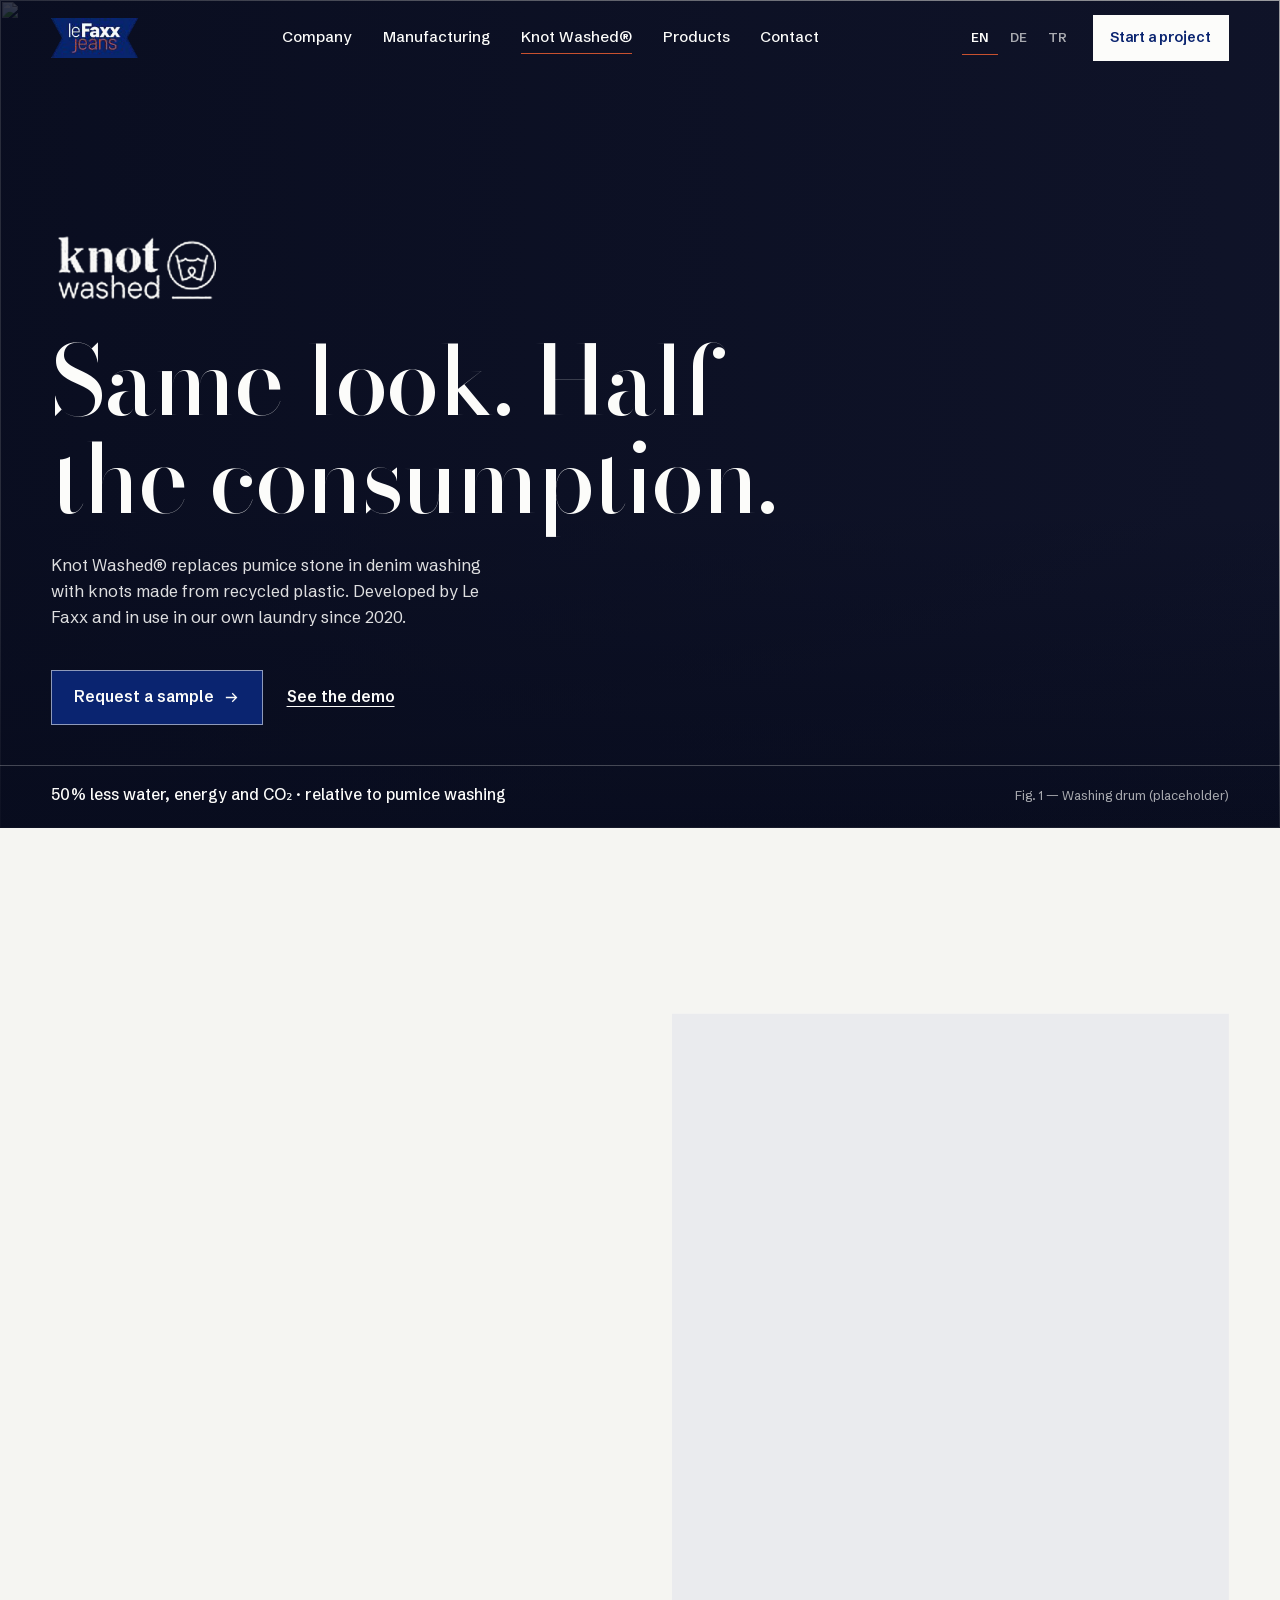
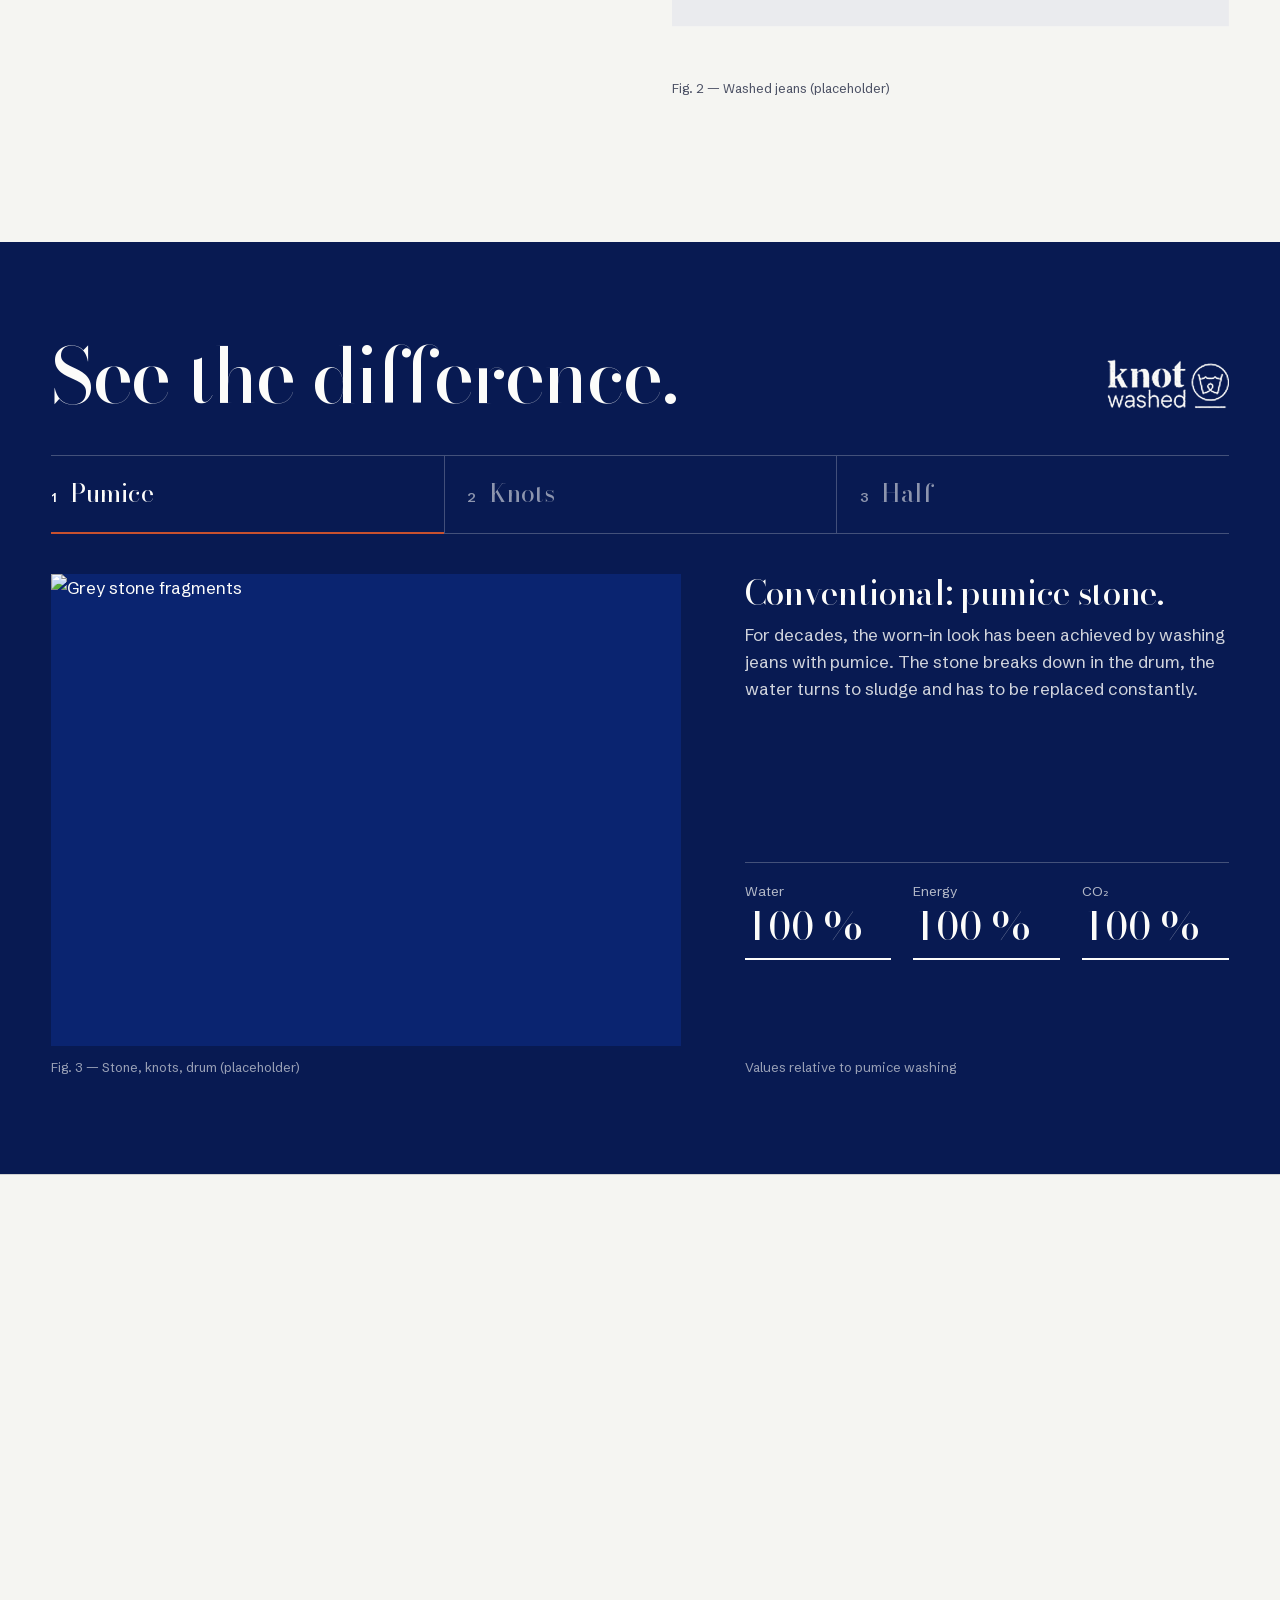
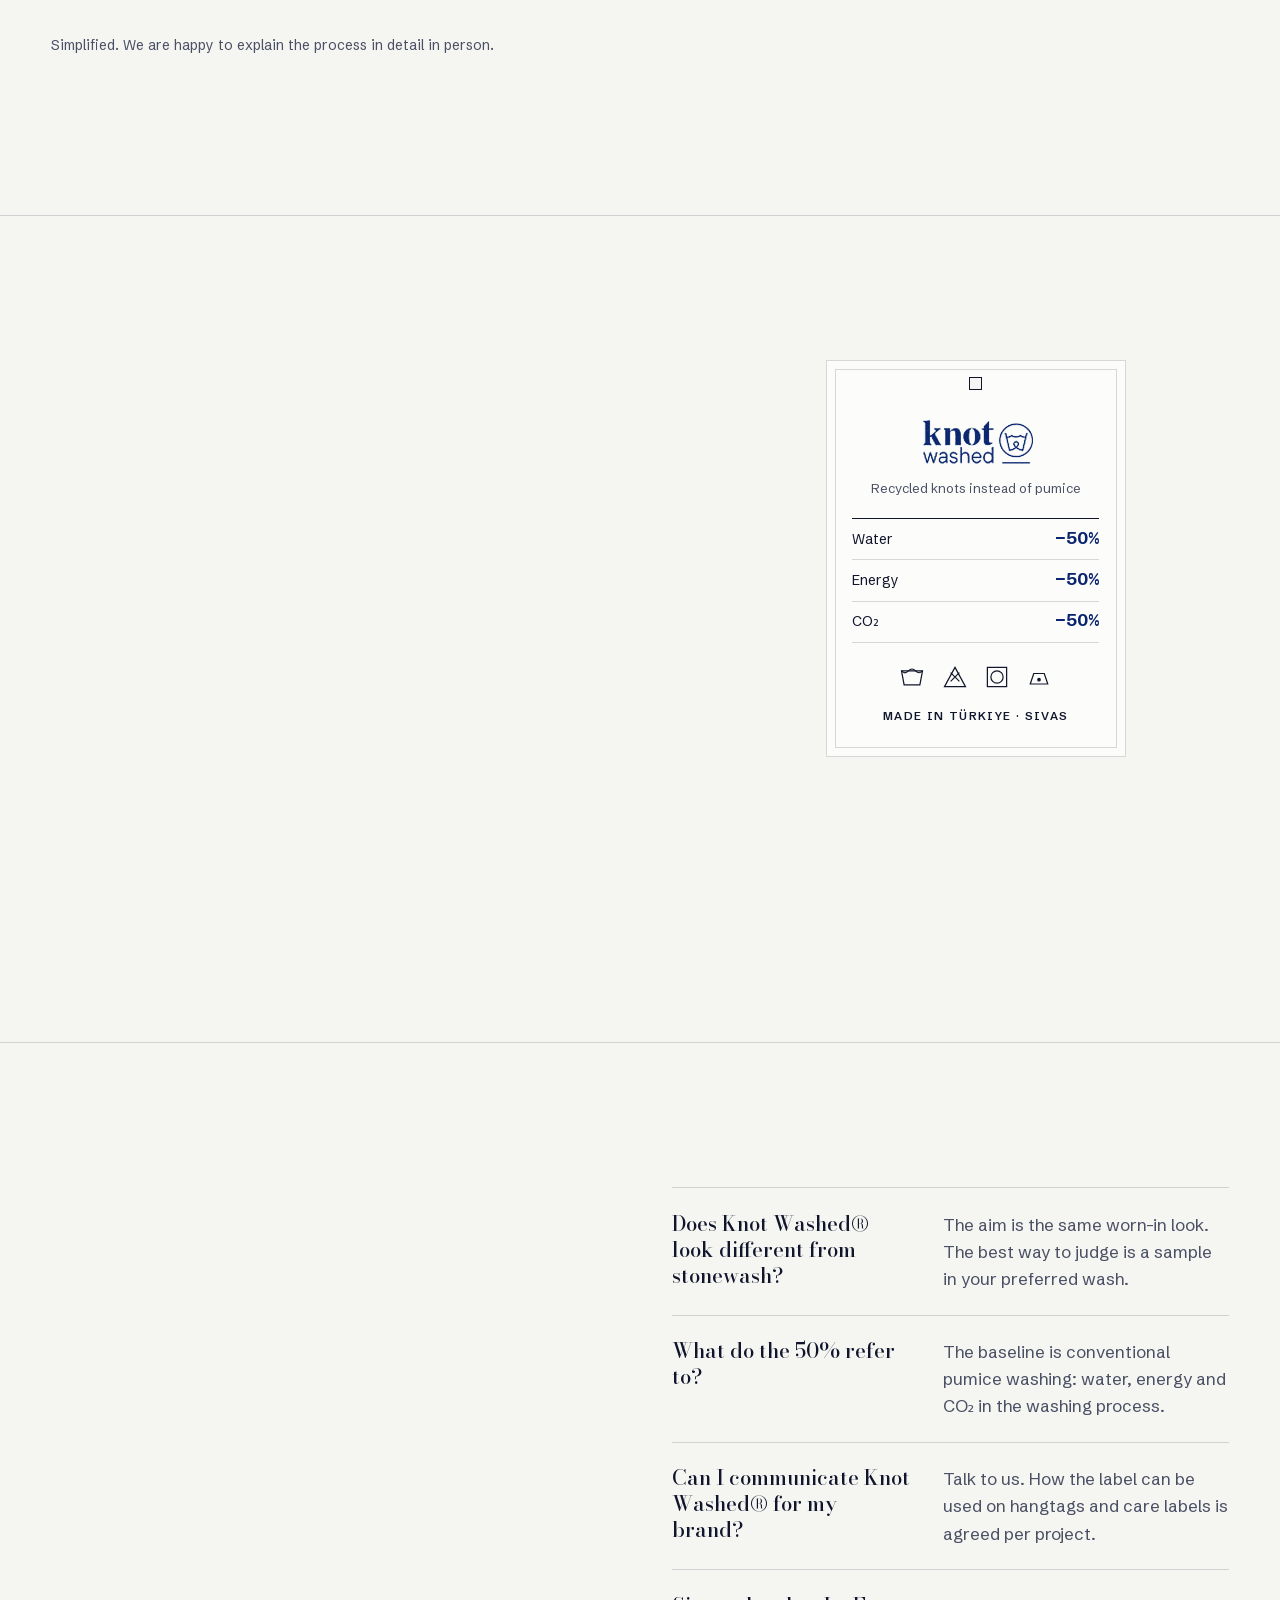
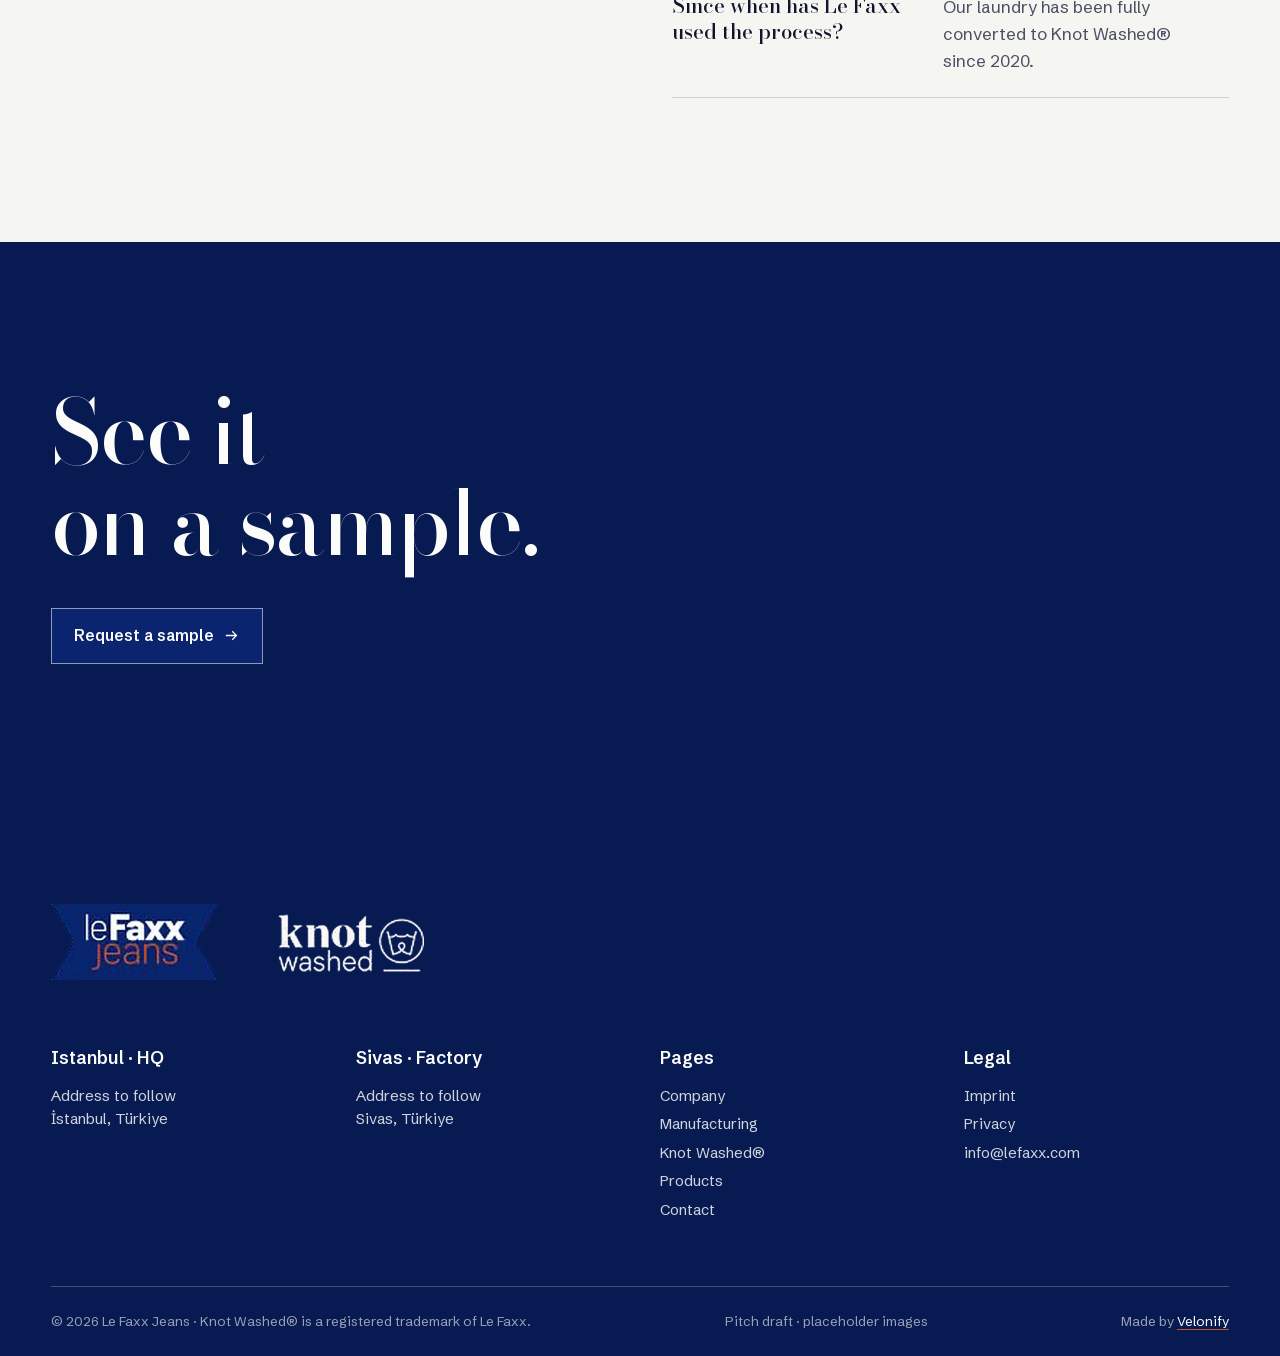
==== commit 35433456: "Redesign: Mode-Editorial statt AI-Industrial Bodoni Moda + Schibsted Grotesk (Google Fonts, self-hos" ====
--- a/knot-washed/index.html
+++ b/knot-washed/index.html
@@ -8,7 +8,7 @@
 <meta name="theme-color" content="#0E1A33">
 <link rel="preconnect" href="https://images.unsplash.com">
 <link rel="preconnect" href="https://videos.pexels.com">
-<link rel="preload" href="../fonts/bsd-latin-fC1_PZJEZG.woff2" as="font" type="font/woff2" crossorigin>
+<link rel="preload" href="../fonts/bodoni-latin.woff2" as="font" type="font/woff2" crossorigin>
 <link rel="stylesheet" href="../fonts/fonts.css">
 <link rel="icon" href="data:image/svg+xml,%3Csvg xmlns='http://www.w3.org/2000/svg' viewBox='0 0 32 32'%3E%3Crect width='32' height='32' fill='%230B1530'/%3E%3Cpath d='M8 8l16 16M24 8L8 24' stroke='%23C99A5B' stroke-width='3'/%3E%3C/svg%3E">
 <link rel="stylesheet" href="../assets/styles.css">
@@ -34,7 +34,7 @@
         <button type="button" data-lang="de" aria-pressed="true">DE</button>
         <button type="button" data-lang="tr" aria-pressed="false">TR</button>
       </div>
-      <a class="btn btn-primary magnetic" href="../#contact"><span class="btn-fill"></span><span data-i18n="cta">Projekt anfragen</span></a>
+      <a class="btn btn-primary" href="../#contact"><span class="btn-fill"></span><span data-i18n="cta">Projekt anfragen</span></a>
       <button class="burger" type="button" aria-expanded="false" aria-controls="mmenu" aria-label="Menü"><span></span><span></span></button>
     </div>
   </div>
@@ -64,19 +64,13 @@
       <h1 class="display" id="kw-h" data-i18n="kwH">Gleicher Look. Halber Verbrauch.</h1>
       <p class="hero-sub" data-i18n="kwLead">Knot Washed® ersetzt den Bimsstein in der Denim-Wäsche durch Knoten aus recyceltem Kunststoff. Entwickelt von Le Faxx und seit 2020 im Einsatz in unserer eigenen Wäscherei.</p>
       <div class="hero-ctas">
-        <a class="btn btn-primary magnetic" href="../#contact"><span class="btn-fill"></span><span data-i18n="kwCta">Muster anfragen</span><svg viewBox="0 0 24 24" fill="none" stroke="currentColor" stroke-width="1.8" aria-hidden="true"><path d="M4 12h15M13 6l6 6-6 6"/></svg></a>
-        <a class="btn btn-ghost magnetic" href="#demo"><span class="btn-fill"></span><span data-i18n="kwCta2">Zur Demo</span></a>
-      </div>
-    </div>
-    <div class="spec">
-      <div class="wrap">
-        <ul class="kw-spec">
-          <li><b>−50&nbsp;%</b><span data-i18n="m1">Wasser</span></li>
-          <li><b>−50&nbsp;%</b><span data-i18n="m2">Energie</span></li>
-          <li><b>−50&nbsp;%</b><span>CO₂</span></li>
-        </ul>
-        <p class="kw-basis" data-i18n="kNote">Werte relativ zur Bimssteinwäsche</p>
-      </div>
+        <a class="btn btn-primary" href="../#contact"><span class="btn-fill"></span><span data-i18n="kwCta">Muster anfragen</span><svg viewBox="0 0 24 24" fill="none" stroke="currentColor" stroke-width="1.8" aria-hidden="true"><path d="M4 12h15M13 6l6 6-6 6"/></svg></a>
+        <a class="btn btn-ghost" href="#demo"><span class="btn-fill"></span><span data-i18n="kwCta2">Zur Demo</span></a>
+      </div>
+    </div>
+    <div class="wrap hero-foot">
+      <p class="facts" data-i18n="kwFacts">50 % weniger Wasser, Energie und CO₂ · relativ zur Bimssteinwäsche</p>
+      <p class="fig-cap" data-i18n="cKH">Abb. 1 — Waschtrommel (Platzhalter)</p>
     </div>
   </section>
 
@@ -87,40 +81,54 @@
         <p class="lead rv" data-i18n="kwP1">Der Used-Look von Jeans entsteht seit Jahrzehnten mit Bimsstein: Der Stein reibt in der Trommel am Stoff und hellt ihn auf.</p>
         <p class="rv" data-i18n="kwP2">Dabei zerfällt er selbst. Das Wasser wird zu Schlamm, die Trommel muss gespült, der Stein ständig nachgefüllt und der Abrieb entsorgt werden. Das kostet Wasser, Energie und Zeit.</p>
       </div>
-      <figure class="kw-fig rv-img"><img loading="lazy" src="https://images.unsplash.com/photo-1515459961680-58264ee27219?w=1100&q=70&auto=format&fit=crop" alt="Gefaltete Jeans in verschiedenen Waschungen" data-i18n-alt="kwFigAlt"></figure>
+      <figure class="kw-fig"><div class="kw-img rv-img"><img loading="lazy" src="https://images.unsplash.com/photo-1515459961680-58264ee27219?w=1100&q=70&auto=format&fit=crop" alt="Gefaltete Jeans in verschiedenen Waschungen" data-i18n-alt="kwFigAlt"></div><figcaption class="fig-n" data-i18n="cK">Abb. 2 — Gewaschene Jeans (Platzhalter)</figcaption></figure>
     </div>
   </section>
 
   <section class="knot" id="demo" data-knot aria-labelledby="kn-h">
-  <canvas id="knotCanvas" aria-hidden="true"></canvas>
-  <div class="wrap knot-ui">
-    <div class="knot-head"><h2 class="display knot-title" id="kn-h" data-i18n="kwDemoH">Sehen Sie den Unterschied.</h2><div class="knot-head-r"><img class="knot-logo" src="../assets/knot-washed-logo-white.png" alt="" width="210" height="106"></div></div>
-    <div class="knot-steps" aria-live="polite">
-      <div class="kstep is-on" data-k="0">
-        <h3 class="h3" data-i18n="k0h">Konventionell: Bimsstein.</h3>
-        <p data-i18n="k0p">Für den Used-Look werden Jeans seit Jahrzehnten mit Bimsstein gewaschen. Der Stein zerfällt in der Trommel, das Wasser wird zu Schlamm und muss ständig erneuert werden.</p>
-      </div>
-      <div class="kstep" data-k="1">
-        <h3 class="h3" data-i18n="k1h">Unsere Antwort: Knoten.</h3>
-        <p data-i18n="k1p">Knot Washed® ersetzt den Stein durch Knoten aus recyceltem Kunststoff. Entwickelt bei Le Faxx, im Einsatz in unserer Wäscherei.</p>
-      </div>
-      <div class="kstep" data-k="2">
-        <h3 class="h3" data-i18n="k2h">Die Hälfte.</h3>
-        <p data-i18n="k2p">Gleicher Look, halber Verbrauch: 50 % weniger Wasser, 50 % weniger Energie, 50 % weniger CO₂. Jede zweite Wassereinheit, die Sie hier sehen, bleibt ab sofort im Kreislauf der Natur.</p>
-      </div>
-    </div>
-    <div class="knot-meters">
-      <div class="meter" data-meter><div class="meter-top"><span data-i18n="m1">Wasser</span><b>100&nbsp;%</b></div><div class="meter-bar"><i></i></div></div>
-      <div class="meter" data-meter><div class="meter-top"><span data-i18n="m2">Energie</span><b>100&nbsp;%</b></div><div class="meter-bar"><i></i></div></div>
-      <div class="meter" data-meter><div class="meter-top"><span>CO₂</span><b>100&nbsp;%</b></div><div class="meter-bar"><i></i></div></div>
-      <div class="phases" role="group" aria-label="Phasen der Demo" data-i18n-aria="phAria">
-        <button type="button" class="phase" data-phase="0" aria-pressed="true"><span class="ph-no">01</span><span data-i18n="ph0">Bimsstein</span><i></i></button>
-        <button type="button" class="phase" data-phase="1" aria-pressed="false"><span class="ph-no">02</span><span data-i18n="ph1">Knoten</span><i></i></button>
-        <button type="button" class="phase" data-phase="2" aria-pressed="false"><span class="ph-no">03</span><span data-i18n="ph2">Die Hälfte</span><i></i></button>
-      </div>
-    </div>
-  </div>
-  <p class="knot-note" data-i18n="kNote">Werte relativ zur Bimssteinwäsche</p>
+  <div class="wrap">
+    <div class="knot-head">
+      <h2 class="knot-title" id="kn-h" data-i18n="kwDemoH">Sehen Sie den Unterschied.</h2>
+      <div class="knot-head-r"><img class="knot-logo" src="../assets/knot-washed-logo-white.png" alt="" width="210" height="106"></div>
+    </div>
+    <div class="phases" role="group" aria-label="Phasen der Demo" data-i18n-aria="phAria">
+      <button type="button" class="phase" data-phase="0" aria-pressed="true"><span class="ph-no">1</span><span data-i18n="ph0">Bimsstein</span></button>
+      <button type="button" class="phase" data-phase="1" aria-pressed="false"><span class="ph-no">2</span><span data-i18n="ph1">Knoten</span></button>
+      <button type="button" class="phase" data-phase="2" aria-pressed="false"><span class="ph-no">3</span><span data-i18n="ph2">Die Hälfte</span></button>
+    </div>
+    <div class="knot-body">
+      <figure class="knot-fig">
+        <div class="knot-imgs">
+          <img class="is-on" data-k="0" src="https://images.unsplash.com/photo-1589129143970-12d8142e22ca?w=1200&q=70&auto=format&fit=crop" alt="Graue Steinbrocken" data-i18n-alt="kImg0">
+          <img data-k="1" loading="lazy" src="https://images.unsplash.com/photo-1452888546723-9bbd4e131e33?w=1200&q=70&auto=format&fit=crop" alt="Blaue verknotete Seile" data-i18n-alt="kImg1">
+          <img data-k="2" loading="lazy" src="https://images.unsplash.com/photo-1761079976271-3a78f547ca67?w=1200&q=70&auto=format&fit=crop" alt="Blick in eine Waschtrommel" data-i18n-alt="kImg2">
+        </div>
+        <figcaption data-i18n="kCap">Abb. 3 — Stein, Knoten, Trommel (Platzhalter)</figcaption>
+      </figure>
+      <div class="knot-text">
+        <div class="knot-steps" aria-live="polite">
+          <div class="kstep is-on" data-k="0">
+            <h3 class="h3" data-i18n="k0h">Konventionell: Bimsstein.</h3>
+            <p data-i18n="k0p">Für den Used-Look werden Jeans seit Jahrzehnten mit Bimsstein gewaschen. Der Stein zerfällt in der Trommel, das Wasser wird zu Schlamm und muss ständig erneuert werden.</p>
+          </div>
+          <div class="kstep" data-k="1">
+            <h3 class="h3" data-i18n="k1h">Unsere Antwort: Knoten.</h3>
+            <p data-i18n="k1p">Knot Washed® ersetzt den Stein durch Knoten aus recyceltem Kunststoff. Entwickelt bei Le Faxx, im Einsatz in unserer Wäscherei.</p>
+          </div>
+          <div class="kstep" data-k="2">
+            <h3 class="h3" data-i18n="k2h">Die Hälfte.</h3>
+            <p data-i18n="k2p">Gleicher Look, halber Verbrauch: 50 % weniger Wasser, 50 % weniger Energie, 50 % weniger CO₂.</p>
+          </div>
+        </div>
+        <div class="knot-meters">
+          <div class="meter" data-meter><span data-i18n="m1">Wasser</span><b>100&nbsp;%</b><div class="meter-bar"><i></i></div></div>
+          <div class="meter" data-meter><span data-i18n="m2">Energie</span><b>100&nbsp;%</b><div class="meter-bar"><i></i></div></div>
+          <div class="meter" data-meter><span>CO₂</span><b>100&nbsp;%</b><div class="meter-bar"><i></i></div></div>
+        </div>
+        <p class="knot-note" data-i18n="kNote">Werte relativ zur Bimssteinwäsche</p>
+      </div>
+    </div>
+  </div>
 </section>
 
   <section class="kw-how" aria-labelledby="kw-how-h">
@@ -146,7 +154,7 @@
           <li><b data-i18n="kwB2">Etikett</b><span data-i18n="kwB2p">Wie Sie Knot Washed® auf Hangtag und Etikett nutzen können, klären wir pro Projekt</span></li>
           <li><b data-i18n="kwB3">Kapazität</b><span data-i18n="kwB3p">Gewaschen in unserer eigenen Wäscherei, für Serien bis zu 150.000 Teile im Monat</span></li>
         </ul>
-        <a class="btn btn-ink magnetic rv" href="../#contact"><span class="btn-fill"></span><span data-i18n="kwCta">Muster anfragen</span><svg viewBox="0 0 24 24" fill="none" stroke="currentColor" stroke-width="1.8" aria-hidden="true"><path d="M4 12h15M13 6l6 6-6 6"/></svg></a>
+        <a class="btn btn-ink rv" href="../#contact"><span class="btn-fill"></span><span data-i18n="kwCta">Muster anfragen</span><svg viewBox="0 0 24 24" fill="none" stroke="currentColor" stroke-width="1.8" aria-hidden="true"><path d="M4 12h15M13 6l6 6-6 6"/></svg></a>
       </div>
       <div class="label-stage">
         <div class="label" id="careLabel">
@@ -174,10 +182,10 @@
     <div class="wrap kw-two">
       <h2 class="h2 rv" id="kw-f" data-i18n="kwFH">Häufige Fragen.</h2>
       <div class="faq">
-        <details><summary data-i18n="q1">Sieht Knot Washed® anders aus als Stonewash?</summary><p data-i18n="a1">Ziel ist derselbe Used-Look. Am besten überzeugen Sie sich an einem Muster in Ihrer Wunschwaschung.</p></details>
-        <details><summary data-i18n="q2">Worauf beziehen sich die 50 %?</summary><p data-i18n="a2">Vergleichsbasis ist die konventionelle Bimssteinwäsche. Gemeint sind Wasser, Energie und CO₂ im Waschprozess.</p></details>
-        <details><summary data-i18n="q3">Kann ich Knot Washed® für meine Marke kommunizieren?</summary><p data-i18n="a3">Sprechen Sie uns an. Wie das Label auf Hangtags und Etiketten genutzt werden kann, klären wir pro Projekt.</p></details>
-        <details><summary data-i18n="q4">Seit wann setzt Le Faxx das Verfahren ein?</summary><p data-i18n="a4">Seit 2020 ist unsere Wäscherei vollständig auf Knot Washed® umgestellt.</p></details>
+        <div class="qa"><h3 data-i18n="q1">Sieht Knot Washed® anders aus als Stonewash?</h3><p data-i18n="a1">Ziel ist derselbe Used-Look. Am besten überzeugen Sie sich an einem Muster in Ihrer Wunschwaschung.</p></div>
+        <div class="qa"><h3 data-i18n="q2">Worauf beziehen sich die 50 %?</h3><p data-i18n="a2">Vergleichsbasis ist die konventionelle Bimssteinwäsche. Gemeint sind Wasser, Energie und CO₂ im Waschprozess.</p></div>
+        <div class="qa"><h3 data-i18n="q3">Kann ich Knot Washed® für meine Marke kommunizieren?</h3><p data-i18n="a3">Sprechen Sie uns an. Wie das Label auf Hangtags und Etiketten genutzt werden kann, klären wir pro Projekt.</p></div>
+        <div class="qa"><h3 data-i18n="q4">Seit wann setzt Le Faxx das Verfahren ein?</h3><p data-i18n="a4">Seit 2020 ist unsere Wäscherei vollständig auf Knot Washed® umgestellt.</p></div>
       </div>
     </div>
   </section>
@@ -185,7 +193,7 @@
   <section class="kw-cta" aria-labelledby="kw-c">
     <div class="wrap">
       <h2 class="display" id="kw-c"><span data-i18n="kwCtaA">Sehen Sie es</span><br><span class="gold" data-i18n="kwCtaB">am Muster.</span></h2>
-      <a class="btn btn-primary magnetic" href="../#contact"><span class="btn-fill"></span><span data-i18n="kwCta">Muster anfragen</span><svg viewBox="0 0 24 24" fill="none" stroke="currentColor" stroke-width="1.8" aria-hidden="true"><path d="M4 12h15M13 6l6 6-6 6"/></svg></a>
+      <a class="btn btn-primary" href="../#contact"><span class="btn-fill"></span><span data-i18n="kwCta">Muster anfragen</span><svg viewBox="0 0 24 24" fill="none" stroke="currentColor" stroke-width="1.8" aria-hidden="true"><path d="M4 12h15M13 6l6 6-6 6"/></svg></a>
     </div>
   </section>
 </main>
@@ -200,28 +208,25 @@
     </div>
     <div class="foot-bottom">
       <span>© 2026 Le Faxx Jeans · Knot Washed® <span data-i18n="tm">ist eine eingetragene Marke von Le Faxx.</span></span>
+      <span class="draft-note" data-i18n="draft">Pitch-Entwurf · Platzhalterbilder</span>
       <span class="velo">Made by <a href="https://velonify.de" target="_blank" rel="noopener">Velonify</a></span>
     </div>
   </div>
 </footer>
-
-<div class="draft" data-i18n="draft">Pitch-Entwurf · Platzhalterbilder</div>
-
-<div class="draft" data-i18n="draft">Pitch-Entwurf · Platzhalterbilder</div>
 
 <script>
 window.PAGE_I18N={
-de:{title:"Knot Washed® · Le Faxx Jeans",kwH:"Gleicher Look. Halber Verbrauch.",kwLead:"Knot Washed® ersetzt den Bimsstein in der Denim-Wäsche durch Knoten aus recyceltem Kunststoff. Entwickelt von Le Faxx und seit 2020 im Einsatz in unserer eigenen Wäscherei.",kwCta:"Muster anfragen",kwCta2:"Zur Demo",
+de:{cK:"Abb. 2 — Gewaschene Jeans (Platzhalter)",kwFacts:"50 % weniger Wasser, Energie und CO₂ · relativ zur Bimssteinwäsche",cKH:"Abb. 1 — Waschtrommel (Platzhalter)",kCap:"Abb. 3 — Stein, Knoten, Trommel (Platzhalter)",title:"Knot Washed® · Le Faxx Jeans",kwH:"Gleicher Look. Halber Verbrauch.",kwLead:"Knot Washed® ersetzt den Bimsstein in der Denim-Wäsche durch Knoten aus recyceltem Kunststoff. Entwickelt von Le Faxx und seit 2020 im Einsatz in unserer eigenen Wäscherei.",kwCta:"Muster anfragen",kwCta2:"Zur Demo",
 kwPH:"Das Problem: Stein, der zerfällt.",kwP1:"Der Used-Look von Jeans entsteht seit Jahrzehnten mit Bimsstein: Der Stein reibt in der Trommel am Stoff und hellt ihn auf.",kwP2:"Dabei zerfällt er selbst. Das Wasser wird zu Schlamm, die Trommel muss gespült, der Stein ständig nachgefüllt und der Abrieb entsorgt werden. Das kostet Wasser, Energie und Zeit.",kwFigAlt:"Gefaltete Jeans in verschiedenen Waschungen",
 kwDemoH:"Sehen Sie den Unterschied.",kwHowH:"So funktioniert Knot Washed®.",kwS1h:"Knoten statt Stein",kwS1p:"In die Trommel kommen Knoten aus recyceltem Kunststoff, kein Bimsstein.",kwS2h:"Abrieb für den Look",kwS2p:"Die Knoten reiben am Stoff und erzeugen den Used-Look, den Ihre Kollektion braucht.",kwS3h:"Kein Steinschlamm",kwS3p:"Es zerfällt kein Stein im Wasser. Damit entfällt ein großer Teil von Spülung und Entsorgung.",kwS4h:"Halber Verbrauch",kwS4p:"Im Vergleich zur Bimssteinwäsche: 50 % weniger Wasser, 50 % weniger Energie, 50 % weniger CO₂.",kwSimpl:"Vereinfacht dargestellt. Details zum Verfahren erläutern wir gern im Gespräch.",
 kwLH:"Für Ihre Kollektion.",kwLP:"Jedes Teil, das bei uns gewaschen wird, kann den Unterschied mitnehmen: als Information für Ihr Team, Ihre Händler und Ihre Kundschaft.",kwB1:"Muster",kwB1p:"Ihre Wunschwaschung als Knot-Washed®-Muster, bevor die Serie startet",kwB2:"Etikett",kwB2p:"Wie Sie Knot Washed® auf Hangtag und Etikett nutzen können, klären wir pro Projekt",kwB3:"Kapazität",kwB3p:"Gewaschen in unserer eigenen Wäscherei, für Serien bis zu 150.000 Teile im Monat",
 kwFH:"Häufige Fragen.",q1:"Sieht Knot Washed® anders aus als Stonewash?",a1:"Ziel ist derselbe Used-Look. Am besten überzeugen Sie sich an einem Muster in Ihrer Wunschwaschung.",q2:"Worauf beziehen sich die 50 %?",a2:"Vergleichsbasis ist die konventionelle Bimssteinwäsche. Gemeint sind Wasser, Energie und CO₂ im Waschprozess.",q3:"Kann ich Knot Washed® für meine Marke kommunizieren?",a3:"Sprechen Sie uns an. Wie das Label auf Hangtags und Etiketten genutzt werden kann, klären wir pro Projekt.",q4:"Seit wann setzt Le Faxx das Verfahren ein?",a4:"Seit 2020 ist unsere Wäscherei vollständig auf Knot Washed® umgestellt.",kwCtaA:"Sehen Sie es",kwCtaB:"am Muster."},
-en:{title:"Knot Washed® · Le Faxx Jeans",kwH:"Same look. Half the consumption.",kwLead:"Knot Washed® replaces pumice stone in denim washing with knots made from recycled plastic. Developed by Le Faxx and in use in our own laundry since 2020.",kwCta:"Request a sample",kwCta2:"See the demo",
+en:{cK:"Fig. 2 — Washed jeans (placeholder)",kwFacts:"50% less water, energy and CO₂ · relative to pumice washing",cKH:"Fig. 1 — Washing drum (placeholder)",kCap:"Fig. 3 — Stone, knots, drum (placeholder)",title:"Knot Washed® · Le Faxx Jeans",kwH:"Same look. Half the consumption.",kwLead:"Knot Washed® replaces pumice stone in denim washing with knots made from recycled plastic. Developed by Le Faxx and in use in our own laundry since 2020.",kwCta:"Request a sample",kwCta2:"See the demo",
 kwPH:"The problem: stone that falls apart.",kwP1:"For decades, the worn-in look of jeans has come from pumice: the stone rubs against the fabric in the drum and lightens it.",kwP2:"In the process it breaks down itself. The water turns to sludge, the drum has to be rinsed, the stone constantly topped up and the residue disposed of. That costs water, energy and time.",kwFigAlt:"Folded jeans in different washes",
 kwDemoH:"See the difference.",kwHowH:"How Knot Washed® works.",kwS1h:"Knots, not stone",kwS1p:"Knots made from recycled plastic go into the drum instead of pumice.",kwS2h:"Abrasion for the look",kwS2p:"The knots rub against the fabric and create the worn-in look your collection needs.",kwS3h:"No stone sludge",kwS3p:"No stone breaks down in the water, which removes much of the rinsing and disposal.",kwS4h:"Half the consumption",kwS4p:"Compared with pumice washing: 50% less water, 50% less energy, 50% less CO₂.",kwSimpl:"Simplified. We are happy to explain the process in detail in person.",
 kwLH:"For your collection.",kwLP:"Every piece we wash can carry the difference with it: as information for your team, your retailers and your customers.",kwB1:"Samples",kwB1p:"Your preferred wash as a Knot Washed® sample before the run starts",kwB2:"Labelling",kwB2p:"How you can use Knot Washed® on hangtags and labels is agreed per project",kwB3:"Capacity",kwB3p:"Washed in our own laundry, for runs of up to 150,000 pieces a month",
 kwFH:"Frequently asked questions.",q1:"Does Knot Washed® look different from stonewash?",a1:"The aim is the same worn-in look. The best way to judge is a sample in your preferred wash.",q2:"What do the 50% refer to?",a2:"The baseline is conventional pumice washing: water, energy and CO₂ in the washing process.",q3:"Can I communicate Knot Washed® for my brand?",a3:"Talk to us. How the label can be used on hangtags and care labels is agreed per project.",q4:"Since when has Le Faxx used the process?",a4:"Our laundry has been fully converted to Knot Washed® since 2020.",kwCtaA:"See it",kwCtaB:"on a sample."},
-tr:{title:"Knot Washed® · Le Faxx Jeans",kwH:"Aynı görünüm. Yarı tüketim.",kwLead:"Knot Washed®, denim yıkamada süngertaşının yerine geri dönüştürülmüş plastikten düğümler kullanır. Le Faxx tarafından geliştirildi ve 2020'den beri kendi yıkamahanemizde kullanılıyor.",kwCta:"Numune isteyin",kwCta2:"Demoya git",
+tr:{cK:"Şek. 2 — Yıkanmış kotlar (temsili)",kwFacts:"%50 daha az su, enerji ve CO₂ · süngertaşı yıkamaya göre",cKH:"Şek. 1 — Yıkama tamburu (temsili)",kCap:"Şek. 3 — Taş, düğüm, tambur (temsili)",title:"Knot Washed® · Le Faxx Jeans",kwH:"Aynı görünüm. Yarı tüketim.",kwLead:"Knot Washed®, denim yıkamada süngertaşının yerine geri dönüştürülmüş plastikten düğümler kullanır. Le Faxx tarafından geliştirildi ve 2020'den beri kendi yıkamahanemizde kullanılıyor.",kwCta:"Numune isteyin",kwCta2:"Demoya git",
 kwPH:"Sorun: parçalanan taş.",kwP1:"Kot pantolonun eskitilmiş görünümü onlarca yıldır süngertaşıyla elde edilir: Taş tamburda kumaşa sürtünür ve rengini açar.",kwP2:"Bu sırada kendisi de parçalanır. Su çamura döner, tambur durulanmalı, taş sürekli eklenmeli ve atıklar bertaraf edilmelidir. Bu su, enerji ve zaman demektir.",kwFigAlt:"Farklı yıkamalarda katlanmış kot pantolonlar",
 kwDemoH:"Farkı görün.",kwHowH:"Knot Washed® nasıl çalışır.",kwS1h:"Taş yerine düğüm",kwS1p:"Tambura süngertaşı yerine geri dönüştürülmüş plastikten düğümler girer.",kwS2h:"Görünüm için aşındırma",kwS2p:"Düğümler kumaşa sürtünür ve koleksiyonunuzun ihtiyaç duyduğu eskitilmiş görünümü oluşturur.",kwS3h:"Taş çamuru yok",kwS3p:"Suda parçalanan taş olmadığı için durulama ve bertarafın büyük kısmı ortadan kalkar.",kwS4h:"Yarı tüketim",kwS4p:"Süngertaşı yıkamaya göre: %50 daha az su, %50 daha az enerji, %50 daha az CO₂.",kwSimpl:"Basitleştirilmiş anlatım. Süreci yüz yüze ayrıntılı anlatmaktan memnuniyet duyarız.",
 kwLH:"Koleksiyonunuz için.",kwLP:"Bizde yıkanan her parça bu farkı yanında taşıyabilir: ekibiniz, bayileriniz ve müşterileriniz için bir bilgi olarak.",kwB1:"Numune",kwB1p:"Seri başlamadan önce istediğiniz yıkama Knot Washed® numunesi olarak",kwB2:"Etiket",kwB2p:"Knot Washed®'i askılık etiket ve etiketlerde nasıl kullanabileceğinizi proje bazında belirleriz",kwB3:"Kapasite",kwB3p:"Kendi yıkamahanemizde, ayda 150.000 parçaya kadar seriler için",
--- a/fonts/fonts.css
+++ b/fonts/fonts.css
@@ -1,96 +1,32 @@
 @font-face {
-  font-family: 'Big Shoulders Display';
+  font-family: 'Bodoni Moda';
   font-style: normal;
-  font-weight: 700;
+  font-weight: 400 900;
   font-display: swap;
-  src: url(bsd-latin-ext-fC1_PZJEZG.woff2) format('woff2');
+  src: url(bodoni-latin-ext.woff2) format('woff2');
   unicode-range: U+0100-02BA, U+02BD-02C5, U+02C7-02CC, U+02CE-02D7, U+02DD-02FF, U+0304, U+0308, U+0329, U+1D00-1DBF, U+1E00-1E9F, U+1EF2-1EFF, U+2020, U+20A0-20AB, U+20AD-20C4, U+2113, U+2C60-2C7F, U+A720-A7FF;
 }
 @font-face {
-  font-family: 'Big Shoulders Display';
+  font-family: 'Bodoni Moda';
   font-style: normal;
-  font-weight: 700;
+  font-weight: 400 900;
   font-display: swap;
-  src: url(bsd-latin-fC1_PZJEZG.woff2) format('woff2');
+  src: url(bodoni-latin.woff2) format('woff2');
   unicode-range: U+0000-00FF, U+0131, U+0152-0153, U+02BB-02BC, U+02C6, U+02DA, U+02DC, U+0304, U+0308, U+0329, U+2000-206F, U+20AC, U+2122, U+2191, U+2193, U+2212, U+2215, U+FEFF, U+FFFD;
 }
 @font-face {
-  font-family: 'Big Shoulders Display';
+  font-family: 'Schibsted Grotesk';
   font-style: normal;
-  font-weight: 800;
+  font-weight: 400 700;
   font-display: swap;
-  src: url(bsd-latin-ext-fC1_PZJEZG.woff2) format('woff2');
+  src: url(schibsted-latin-ext.woff2) format('woff2');
   unicode-range: U+0100-02BA, U+02BD-02C5, U+02C7-02CC, U+02CE-02D7, U+02DD-02FF, U+0304, U+0308, U+0329, U+1D00-1DBF, U+1E00-1E9F, U+1EF2-1EFF, U+2020, U+20A0-20AB, U+20AD-20C4, U+2113, U+2C60-2C7F, U+A720-A7FF;
 }
 @font-face {
-  font-family: 'Big Shoulders Display';
+  font-family: 'Schibsted Grotesk';
   font-style: normal;
-  font-weight: 800;
+  font-weight: 400 700;
   font-display: swap;
-  src: url(bsd-latin-fC1_PZJEZG.woff2) format('woff2');
+  src: url(schibsted-latin.woff2) format('woff2');
   unicode-range: U+0000-00FF, U+0131, U+0152-0153, U+02BB-02BC, U+02C6, U+02DA, U+02DC, U+0304, U+0308, U+0329, U+2000-206F, U+20AC, U+2122, U+2191, U+2193, U+2212, U+2215, U+FEFF, U+FFFD;
 }
-@font-face {
-  font-family: 'Big Shoulders Display';
-  font-style: normal;
-  font-weight: 900;
-  font-display: swap;
-  src: url(bsd-latin-ext-fC1_PZJEZG.woff2) format('woff2');
-  unicode-range: U+0100-02BA, U+02BD-02C5, U+02C7-02CC, U+02CE-02D7, U+02DD-02FF, U+0304, U+0308, U+0329, U+1D00-1DBF, U+1E00-1E9F, U+1EF2-1EFF, U+2020, U+20A0-20AB, U+20AD-20C4, U+2113, U+2C60-2C7F, U+A720-A7FF;
-}
-@font-face {
-  font-family: 'Big Shoulders Display';
-  font-style: normal;
-  font-weight: 900;
-  font-display: swap;
-  src: url(bsd-latin-fC1_PZJEZG.woff2) format('woff2');
-  unicode-range: U+0000-00FF, U+0131, U+0152-0153, U+02BB-02BC, U+02C6, U+02DA, U+02DC, U+0304, U+0308, U+0329, U+2000-206F, U+20AC, U+2122, U+2191, U+2193, U+2212, U+2215, U+FEFF, U+FFFD;
-}
-@font-face {
-  font-family: 'Inter';
-  font-style: normal;
-  font-weight: 400;
-  font-display: swap;
-  src: url(inter-latin-ext-UcC73FwrK3.woff2) format('woff2');
-  unicode-range: U+0100-02BA, U+02BD-02C5, U+02C7-02CC, U+02CE-02D7, U+02DD-02FF, U+0304, U+0308, U+0329, U+1D00-1DBF, U+1E00-1E9F, U+1EF2-1EFF, U+2020, U+20A0-20AB, U+20AD-20C4, U+2113, U+2C60-2C7F, U+A720-A7FF;
-}
-@font-face {
-  font-family: 'Inter';
-  font-style: normal;
-  font-weight: 400;
-  font-display: swap;
-  src: url(inter-latin-UcC73FwrK3.woff2) format('woff2');
-  unicode-range: U+0000-00FF, U+0131, U+0152-0153, U+02BB-02BC, U+02C6, U+02DA, U+02DC, U+0304, U+0308, U+0329, U+2000-206F, U+20AC, U+2122, U+2191, U+2193, U+2212, U+2215, U+FEFF, U+FFFD;
-}
-@font-face {
-  font-family: 'Inter';
-  font-style: normal;
-  font-weight: 500;
-  font-display: swap;
-  src: url(inter-latin-ext-UcC73FwrK3.woff2) format('woff2');
-  unicode-range: U+0100-02BA, U+02BD-02C5, U+02C7-02CC, U+02CE-02D7, U+02DD-02FF, U+0304, U+0308, U+0329, U+1D00-1DBF, U+1E00-1E9F, U+1EF2-1EFF, U+2020, U+20A0-20AB, U+20AD-20C4, U+2113, U+2C60-2C7F, U+A720-A7FF;
-}
-@font-face {
-  font-family: 'Inter';
-  font-style: normal;
-  font-weight: 500;
-  font-display: swap;
-  src: url(inter-latin-UcC73FwrK3.woff2) format('woff2');
-  unicode-range: U+0000-00FF, U+0131, U+0152-0153, U+02BB-02BC, U+02C6, U+02DA, U+02DC, U+0304, U+0308, U+0329, U+2000-206F, U+20AC, U+2122, U+2191, U+2193, U+2212, U+2215, U+FEFF, U+FFFD;
-}
-@font-face {
-  font-family: 'Inter';
-  font-style: normal;
-  font-weight: 600;
-  font-display: swap;
-  src: url(inter-latin-ext-UcC73FwrK3.woff2) format('woff2');
-  unicode-range: U+0100-02BA, U+02BD-02C5, U+02C7-02CC, U+02CE-02D7, U+02DD-02FF, U+0304, U+0308, U+0329, U+1D00-1DBF, U+1E00-1E9F, U+1EF2-1EFF, U+2020, U+20A0-20AB, U+20AD-20C4, U+2113, U+2C60-2C7F, U+A720-A7FF;
-}
-@font-face {
-  font-family: 'Inter';
-  font-style: normal;
-  font-weight: 600;
-  font-display: swap;
-  src: url(inter-latin-UcC73FwrK3.woff2) format('woff2');
-  unicode-range: U+0000-00FF, U+0131, U+0152-0153, U+02BB-02BC, U+02C6, U+02DA, U+02DC, U+0304, U+0308, U+0329, U+2000-206F, U+20AC, U+2122, U+2191, U+2193, U+2212, U+2215, U+FEFF, U+FFFD;
-}
--- a/assets/styles.css
+++ b/assets/styles.css
@@ -1,410 +1,375 @@
 :root{
-  --indigo-950:#0A1428;
-  --indigo-900:#0E1A33;
-  --indigo-800:#13213F;
-  --indigo-700:#1E3160;
-  --indigo-300:#8EA3CF;
-  --indigo-200:#B9C6E2;
-  --anth:#1F2126;
-  --anth-700:#2E3138;
-  --linen:#F4F2EE;
-  --linen-200:#E7E3DA;
-  --paper:#FAFAF8;
-  --ink:#14171E;
-  --ink-soft:#4A4E58;
-  --stitch:#C99A5B;
-  --stitch-deep:#9A6E37;
-  --tobacco:#A9825A;
-  --moss:#5F6B4A;
-  --moss-200:#D9DCCB;
-
-  --f-display:"Big Shoulders Display", "Arial Narrow", sans-serif;
-  --f-text:"Inter", system-ui, sans-serif;
+  --paper:#F5F5F2;
+  --paper-2:#EAEBEE;
+  --white:#FCFCFA;
+  --ink:#11152B;
+  --ink-soft:#4B5064;
+  --indigo:#0A2470;
+  --indigo-deep:#081A52;
+  --red:#C8512F;
+  --red-ink:#A6401F;
+  --rule:rgba(17,21,43,.16);
+  --rule-light:rgba(252,252,250,.24);
+
+  --f-display:"Bodoni Moda", "Didot", Georgia, serif;
+  --f-text:"Schibsted Grotesk", system-ui, sans-serif;
 
   --gutter:clamp(16px, 4vw, 56px);
   --max:1440px;
   --s1:.5rem; --s2:1rem; --s3:1.5rem; --s4:2.5rem; --s5:4rem; --s6:6rem; --s7:9rem;
+  --ease:cubic-bezier(.2,.7,.2,1);
   --ease-out:cubic-bezier(.16,1,.3,1);
 }
 *,*::before,*::after{box-sizing:border-box}
-html{-webkit-text-size-adjust:100%;scroll-behavior:auto}
+html{-webkit-text-size-adjust:100%}
 html.lenis,html.lenis body{height:auto}
 .lenis.lenis-smooth{scroll-behavior:auto!important}
-body{margin:0;background:var(--linen);color:var(--ink);font-family:var(--f-text);font-size:1.0625rem;line-height:1.6;-webkit-font-smoothing:antialiased;text-rendering:optimizeLegibility;font-variant-numeric:tabular-nums;overflow-x:hidden}
+body{margin:0;background:var(--paper);color:var(--ink);font-family:var(--f-text);font-size:1.0625rem;line-height:1.6;-webkit-font-smoothing:antialiased;text-rendering:optimizeLegibility;overflow-x:hidden}
 img,video,canvas,svg{display:block;max-width:100%}
-a{color:inherit;text-underline-offset:.22em;text-decoration-thickness:1px}
+a{color:inherit;text-underline-offset:.25em;text-decoration-thickness:1px}
 button{font:inherit;color:inherit;background:none;border:0;padding:0;cursor:pointer;border-radius:0}
 input,textarea,select{font:inherit;color:inherit;border-radius:0}
-::selection{background:var(--stitch);color:var(--indigo-950)}
-html{scrollbar-color:var(--indigo-700) var(--linen)}
+::selection{background:var(--indigo);color:var(--white)}
+html{scrollbar-color:var(--indigo) var(--paper)}
 ::-webkit-scrollbar{width:10px}
-::-webkit-scrollbar-track{background:var(--linen)}
-::-webkit-scrollbar-thumb{background:var(--indigo-700)}
-:focus-visible{outline:2px solid var(--stitch);outline-offset:3px}
+::-webkit-scrollbar-track{background:var(--paper)}
+::-webkit-scrollbar-thumb{background:var(--indigo)}
+:focus-visible{outline:2px solid var(--red);outline-offset:3px}
+.sr-only{position:absolute;width:1px;height:1px;overflow:hidden;clip:rect(0 0 0 0);white-space:nowrap}
 .m-only{display:none}
 @media (max-width:820px){.m-only{display:block}}
-.sr-only{position:absolute;width:1px;height:1px;overflow:hidden;clip:rect(0 0 0 0);white-space:nowrap}
-.skip{position:fixed;left:var(--gutter);top:-60px;z-index:100;background:var(--stitch);color:var(--indigo-950);padding:.6rem 1rem;font-weight:600}
+.skip{position:fixed;left:var(--gutter);top:-60px;z-index:100;background:var(--indigo);color:var(--white);padding:.6rem 1rem;font-weight:600}
 .skip:focus{top:12px}
 .wrap{width:100%;max-width:var(--max);margin-inline:auto;padding-inline:var(--gutter)}
+.num,b,dd,.coord{font-variant-numeric:lining-nums tabular-nums}
 
 /* ---------- type ---------- */
-.display{font-family:var(--f-display);font-weight:900;text-transform:uppercase;line-height:.86;letter-spacing:-.01em;margin:0;text-wrap:balance}
-.h2{font-family:var(--f-display);font-weight:900;text-transform:uppercase;line-height:.9;letter-spacing:-.005em;font-size:clamp(2.6rem,6vw,5.25rem);margin:0 0 var(--s3);text-wrap:balance}
-.h3{font-family:var(--f-display);font-weight:800;text-transform:uppercase;line-height:.95;font-size:clamp(1.7rem,2.6vw,2.4rem);margin:0 0 .6rem;letter-spacing:.005em}
-.lead{font-size:clamp(1.08rem,1.35vw,1.25rem);line-height:1.55;max-width:56ch}
-.meta{font-size:.78rem;letter-spacing:.14em;text-transform:uppercase;font-weight:600}
-p{margin:0 0 1em;max-width:68ch}
-
-/* ---------- buttons ---------- */
-.btn{position:relative;display:inline-flex;align-items:center;gap:.8rem;padding:1.05rem 1.6rem;font-weight:600;font-size:.98rem;letter-spacing:.01em;text-decoration:none;overflow:hidden;isolation:isolate;border:1px solid currentColor;transition:color .45s var(--ease-out),border-color .45s var(--ease-out);will-change:transform}
-.btn .btn-fill{position:absolute;inset:0;z-index:-1;transform:translateY(calc(100% + 14px));transition:transform .7s var(--ease-out)}
-.btn .btn-fill::before{content:"";position:absolute;left:0;right:0;top:-11px;height:12px;background:inherit;-webkit-mask:url("data:image/svg+xml,%3Csvg xmlns='http://www.w3.org/2000/svg' viewBox='0 0 120 12' preserveAspectRatio='none'%3E%3Cpath d='M0 6 C 20 0 40 0 60 6 S 100 12 120 6 V12 H0Z'/%3E%3C/svg%3E") 0 0/120px 12px repeat-x;mask:url("data:image/svg+xml,%3Csvg xmlns='http://www.w3.org/2000/svg' viewBox='0 0 120 12' preserveAspectRatio='none'%3E%3Cpath d='M0 6 C 20 0 40 0 60 6 S 100 12 120 6 V12 H0Z'/%3E%3C/svg%3E") 0 0/120px 12px repeat-x;animation:wave 1.6s linear infinite}
-.btn .btn-fill::after{content:"";position:absolute;inset:0;background:inherit}
-.btn .btn-fill{background:transparent}
-@keyframes wave{to{-webkit-mask-position:120px 0;mask-position:120px 0}}
-.btn:hover .btn-fill,.btn:focus-visible .btn-fill{transform:translateY(0)}
-.btn-primary{background:var(--stitch);border-color:var(--stitch);color:var(--indigo-950)}
-.btn-primary .btn-fill::before,.btn-primary .btn-fill::after{background:var(--paper)}
-.btn-ghost{color:var(--paper);border-color:rgba(251,250,247,.45)}
-.btn-ghost .btn-fill::before,.btn-ghost .btn-fill::after{background:var(--paper)}
-.btn-ghost:hover,.btn-ghost:focus-visible{color:var(--indigo-950);border-color:var(--paper)}
-.btn-ink{color:var(--ink);border-color:var(--ink)}
-.btn-ink .btn-fill::before,.btn-ink .btn-fill::after{background:var(--indigo-900)}
-.btn-ink:hover,.btn-ink:focus-visible{color:var(--paper)}
-.btn svg{width:18px;height:18px;flex:none;transition:transform .5s var(--ease-out)}
-.btn:hover svg{transform:translateX(4px)}
-.btn[disabled]{opacity:.5;cursor:not-allowed}
+.display{font-family:var(--f-display);font-weight:500;line-height:1.02;letter-spacing:-.02em;margin:0;text-wrap:balance}
+.h2{font-family:var(--f-display);font-weight:500;line-height:1.06;letter-spacing:-.018em;font-size:clamp(2.3rem,4.6vw,4.1rem);margin:0 0 var(--s3);text-wrap:balance}
+.h3{font-family:var(--f-display);font-weight:500;line-height:1.15;letter-spacing:-.01em;font-size:clamp(1.45rem,2vw,1.85rem);margin:0 0 .55rem}
+.lead{font-size:clamp(1.08rem,1.3vw,1.22rem);line-height:1.55;max-width:56ch}
+p{margin:0 0 1em;max-width:66ch;text-wrap:pretty}
+
+/* ---------- buttons & links ---------- */
+.btn{display:inline-flex;align-items:center;gap:.6rem;padding:.95rem 1.4rem;font-weight:600;font-size:.97rem;text-decoration:none;background:var(--indigo);color:var(--white);transition:background .25s var(--ease),color .25s var(--ease),transform .15s var(--ease)}
+.btn:hover{background:var(--red)}
+.btn:active{transform:translateY(1px)}
+.btn .btn-fill{display:none}
+.btn svg{width:17px;height:17px;flex:none;transition:transform .3s var(--ease)}
+.btn:hover svg{transform:translateX(3px)}
+.btn[disabled]{opacity:.55;cursor:not-allowed}
+.hero .btn-primary,.kw-hero .btn-primary,.kw-cta .btn-primary{background:var(--indigo);color:var(--white);box-shadow:inset 0 0 0 1px rgba(252,252,250,.55)}
+.hero .btn-primary:hover,.kw-hero .btn-primary:hover,.kw-cta .btn-primary:hover{background:var(--red);color:var(--white);box-shadow:none}
+.btn-ghost{background:none;color:inherit;padding:.95rem .1rem;text-decoration:underline;text-decoration-color:currentColor}
+.btn-ghost:hover{background:none;color:var(--red)}
+.hero .btn-ghost:hover,.kw-hero .btn-ghost:hover{color:var(--white);text-decoration-color:var(--red)}
 
 /* ---------- nav ---------- */
-.nav{position:fixed;inset:0 0 auto;z-index:50;color:var(--paper);transition:background .5s var(--ease-out),color .5s var(--ease-out),transform .6s var(--ease-out)}
+.nav{position:fixed;inset:0 0 auto;z-index:50;color:var(--white);transition:background .35s var(--ease),color .35s var(--ease),transform .5s var(--ease-out),border-color .35s}
 .nav-in{display:flex;align-items:center;justify-content:space-between;gap:var(--s3);height:76px}
-.nav.is-solid{background:rgba(11,21,48,.92);-webkit-backdrop-filter:saturate(1.2) blur(10px);backdrop-filter:saturate(1.2) blur(10px)}
+.nav.is-solid{background:rgba(245,245,242,.97);color:var(--ink);border-bottom:1px solid var(--rule)}
 .nav.is-hidden{transform:translateY(-100%)}
 .mark{display:inline-block;line-height:0}
-.mark img{height:44px;width:auto}
-@media (max-width:820px){.mark img{height:38px}}
-.mark .xx{color:var(--stitch)}
-.nav-links{display:flex;gap:clamp(1rem,2.2vw,2.2rem);list-style:none;margin:0;padding:0;font-size:.92rem;font-weight:500}
-.nav-links a{text-decoration:none;position:relative;padding:.4rem 0}
-.nav-links a::after{content:"";position:absolute;left:0;right:0;bottom:0;height:1px;background:var(--stitch);transform:scaleX(0);transform-origin:right;transition:transform .5s var(--ease-out)}
-.nav-links a:hover::after{transform:scaleX(1);transform-origin:left}
+.mark img{height:40px;width:auto}
+.nav-links{display:flex;gap:clamp(1.1rem,2.4vw,2.4rem);list-style:none;margin:0;padding:0;font-size:.95rem;font-weight:500}
+.nav-links a{text-decoration:none;padding:.4rem 0;border-bottom:1px solid transparent;transition:border-color .25s var(--ease)}
+.nav-links a:hover,.nav-links a[aria-current="page"]{border-bottom-color:var(--red)}
 .nav-right{display:flex;align-items:center;gap:1.1rem}
-.lang{display:flex;border:1px solid rgba(251,250,247,.3)}
-.lang button{font-size:.74rem;font-weight:600;letter-spacing:.1em;padding:.42rem .55rem;min-width:38px;min-height:34px;transition:background .3s,color .3s}
-.lang button[aria-pressed="true"]{background:var(--paper);color:var(--indigo-950)}
-.lang button:not([aria-pressed="true"]):hover{background:rgba(251,250,247,.12)}
-.nav .btn{padding:.7rem 1.1rem;font-size:.88rem}
+.lang{display:flex;gap:.15rem}
+.lang button{font-size:.8rem;font-weight:600;padding:.4rem .5rem;min-width:36px;min-height:34px;opacity:.65;border-bottom:1px solid transparent;transition:opacity .2s,border-color .2s}
+.lang button:hover{opacity:1}
+.lang button[aria-pressed="true"]{opacity:1;border-bottom-color:var(--red)}
+.nav .btn-primary{padding:.7rem 1.1rem;font-size:.9rem;background:var(--white);color:var(--indigo)}
+.nav.is-solid .btn-primary{background:var(--indigo);color:var(--white)}
+.nav .btn-primary:hover{background:var(--red);color:var(--white)}
 .burger{display:none;width:44px;height:44px;position:relative}
-.burger span{position:absolute;left:10px;right:10px;height:2px;background:currentColor;transition:transform .45s var(--ease-out),top .45s var(--ease-out)}
-.burger span:nth-child(1){top:17px}.burger span:nth-child(2){top:25px}
+.burger span{position:absolute;left:10px;right:10px;height:1.5px;background:currentColor;transition:transform .4s var(--ease-out),top .4s var(--ease-out)}
+.burger span:nth-child(1){top:18px}.burger span:nth-child(2){top:25px}
 .menu-open .burger span:nth-child(1){top:21px;transform:rotate(45deg)}
 .menu-open .burger span:nth-child(2){top:21px;transform:rotate(-45deg)}
-.mobile-menu{position:fixed;inset:0;z-index:45;background:var(--indigo-900);color:var(--paper);padding:110px var(--gutter) 40px;display:flex;flex-direction:column;gap:2rem;clip-path:inset(0 0 100% 0);transition:clip-path .7s var(--ease-out);visibility:hidden}
-.menu-open .mobile-menu{clip-path:inset(0 0 0 0);visibility:visible}
-.mobile-menu ul{list-style:none;margin:0;padding:0;display:grid;gap:.2rem}
-.mobile-menu a{font-family:var(--f-display);font-weight:900;text-transform:uppercase;font-size:clamp(2.6rem,12vw,3.6rem);line-height:1.02;text-decoration:none;display:block}
-.mobile-menu .lang{align-self:flex-start}
+.menu-open .nav{color:var(--ink)}
+.mobile-menu{position:fixed;inset:0;z-index:45;background:var(--paper);color:var(--ink);padding:110px var(--gutter) 40px;display:flex;flex-direction:column;gap:2rem;opacity:0;visibility:hidden;transition:opacity .35s var(--ease),visibility .35s}
+.menu-open .mobile-menu{opacity:1;visibility:visible}
+.mobile-menu ul{list-style:none;margin:0;padding:0;display:grid;border-top:1px solid var(--rule)}
+.mobile-menu li{border-bottom:1px solid var(--rule)}
+.mobile-menu a{font-family:var(--f-display);font-weight:500;font-size:clamp(2rem,9vw,2.8rem);line-height:1.2;text-decoration:none;display:block;padding:.45rem 0}
+.mobile-menu .btn-primary{align-self:flex-start}
 @media (max-width:1080px){.nav-links{display:none}.burger{display:block}.nav .btn{display:none}}
 
-/* ---------- thread ---------- */
+/* ---------- the red thread ---------- */
 .thread-host{position:relative}
 .thread{position:absolute;inset:0;width:100%;height:100%;pointer-events:none;z-index:4;overflow:visible}
-.thread .stitch{fill:none;stroke:var(--stitch);stroke-width:1.7;stroke-dasharray:11 7;stroke-linecap:butt}
-.thread .ghost{fill:none;stroke:var(--stitch);stroke-width:1;stroke-dasharray:2 16;opacity:.35}
-.thread .needle{fill:var(--stitch)}
+.thread .stitch{fill:none;stroke:var(--red);stroke-width:1.5}
+.thread g,.thread .ghost{display:none}
+.thread .needle{display:none}
 
 /* ---------- hero ---------- */
-.hero{position:relative;min-height:100svh;color:var(--paper);background:var(--indigo-900);display:flex;flex-direction:column;overflow:hidden}
+.hero{position:relative;min-height:100svh;color:var(--white);background:var(--ink);display:flex;flex-direction:column;overflow:hidden}
 .hero-media{position:absolute;inset:0;z-index:0}
 .hero-media video,.hero-media img{width:100%;height:100%;object-fit:cover}
-.hero-media::after{content:"";position:absolute;inset:0;background:
-  linear-gradient(180deg,rgba(8,16,31,.55) 0%,rgba(8,16,31,.15) 30%,rgba(8,16,31,.35) 62%,rgba(8,16,31,.92) 100%),
-  linear-gradient(90deg,rgba(11,21,48,.7) 0%,rgba(11,21,48,0) 65%);mix-blend-mode:normal}
-.hero-media .tint{position:absolute;inset:0;background:var(--indigo-700);mix-blend-mode:color;opacity:.55}
-.hero-body{position:relative;z-index:5;margin-top:auto;padding-top:120px;padding-bottom:var(--s4)}
-.hero h1{font-size:clamp(3.2rem,9.6vw,6rem)}
-@media (min-width:821px){.hero h1 .ln>span{white-space:nowrap}}
-.hero h1 .ln{display:block;overflow:hidden;padding-bottom:.04em}
+.hero-media::after{content:"";position:absolute;inset:0;background:linear-gradient(180deg,rgba(8,12,30,.45) 0%,rgba(8,12,30,.12) 35%,rgba(8,12,30,.5) 70%,rgba(8,12,30,.82) 100%)}
+.hero-body{position:relative;z-index:5;margin-top:auto;padding-top:130px;padding-bottom:var(--s4)}
+.hero h1{font-size:clamp(3.1rem,8.2vw,6rem)}
+.hero h1 .ln{display:block;overflow:hidden;padding-bottom:.06em}
 .hero h1 .ln>span{display:block}
-.hero h1 .ln:nth-child(3)>span{color:var(--stitch)}
-.hero-sub{margin:var(--s3) 0 var(--s4);max-width:52ch;font-size:clamp(1.02rem,1.3vw,1.18rem);color:rgba(251,250,247,.86)}
-.hero-ctas{position:relative;z-index:5;display:flex;flex-wrap:wrap;gap:.9rem;align-items:center}
-.spec{position:relative;z-index:5;border-top:1px solid rgba(251,250,247,.22)}
-.spec ul{list-style:none;margin:0;padding:0;display:grid;grid-template-columns:repeat(4,1fr)}
-.spec li{padding:1.1rem 1rem 1.3rem 0;display:flex;flex-direction:column;gap:.1rem}
-.spec li+li{padding-left:1rem;border-left:1px solid rgba(251,250,247,.16)}
-.spec b{font-family:var(--f-display);font-weight:800;font-size:clamp(1.5rem,2.4vw,2.1rem);line-height:1;letter-spacing:.01em}
-.spec span{font-size:.8rem;color:rgba(251,250,247,.72)}
-@media (max-width:820px){.hero .btn-ghost{background:var(--indigo-900)}}
-@media (max-width:720px){.spec ul{grid-template-columns:1fr 1fr}.spec li:nth-child(3){padding-left:0;border-left:0}.spec li:nth-child(n+3){border-top:1px solid rgba(251,250,247,.16)}}
+
+.hero-sub{margin:var(--s3) 0 var(--s4);max-width:46ch;font-size:clamp(1.02rem,1.25vw,1.15rem);color:rgba(252,252,250,.88)}
+.hero-ctas{position:relative;z-index:5;display:flex;flex-wrap:wrap;gap:1.4rem;align-items:center}
+.hero-foot{position:relative;z-index:5;display:flex;justify-content:space-between;align-items:baseline;gap:1rem 2rem;flex-wrap:wrap;border-top:1px solid var(--rule-light);padding-top:1rem;padding-bottom:1.3rem}
+.hero-foot p{margin:0}
+.facts{font-size:.98rem;font-weight:500}
+.fig-cap{font-size:.8rem;color:rgba(252,252,250,.66)}
 
 /* ---------- statement ---------- */
-.statement{padding:var(--s7) 0 var(--s6);background:var(--linen)}
+.statement{padding:var(--s7) 0 var(--s6)}
 .statement-grid{display:grid;grid-template-columns:minmax(0,1fr) minmax(0,3.2fr);gap:var(--s4)}
 .statement .anchor-col{position:relative}
-.big-say{font-family:var(--f-display);font-weight:800;text-transform:uppercase;font-size:clamp(2.1rem,4.6vw,4.1rem);line-height:.98;letter-spacing:.002em;margin:0 0 var(--s4);max-width:22ch;text-wrap:balance}
-.big-say .num{color:var(--indigo-700);font-weight:900}
-.big-say .soft{color:#8A8C93}
+.big-say{font-family:var(--f-display);font-weight:400;font-size:clamp(2rem,4.2vw,3.6rem);line-height:1.12;letter-spacing:-.015em;margin:0 0 var(--s4);max-width:22ch;text-wrap:balance}
+.big-say .soft{color:inherit}
 .statement .cols{display:grid;grid-template-columns:1fr 1fr;gap:var(--s4);max-width:900px;color:var(--ink-soft)}
-@media (max-width:820px){.statement-grid{grid-template-columns:1fr}.statement .anchor-col{height:0}.statement .cols{grid-template-columns:1fr;gap:0}.statement{padding-top:var(--s6)}.statement .wrap{padding-left:calc(var(--gutter) + 28px)}}
+@media (max-width:820px){.statement-grid{grid-template-columns:1fr}.statement .anchor-col{height:0}.statement .cols{grid-template-columns:1fr;gap:0}.statement{padding-top:var(--s6)}.statement .wrap{padding-left:calc(var(--gutter) + 18px)}}
 
 /* ---------- production line ---------- */
-.line{background:var(--paper);padding:var(--s6) 0 var(--s7)}
+.line{padding:var(--s6) 0 var(--s7);border-top:1px solid var(--rule)}
 .line-head{display:grid;grid-template-columns:minmax(0,1fr) minmax(0,1fr);gap:var(--s4);align-items:end;margin-bottom:var(--s6)}
 .line-head p{color:var(--ink-soft)}
 .stations{list-style:none;margin:0;padding:0;display:grid;gap:clamp(4rem,9vw,8rem)}
-.station{display:grid;grid-template-columns:minmax(0,5fr) 80px minmax(0,4fr);gap:clamp(1rem,3vw,3rem);align-items:center}
-.station:nth-child(even){grid-template-columns:minmax(0,4fr) 80px minmax(0,5fr)}
-.st-media{order:1}.st-copy{order:3}
+.station{display:grid;grid-template-columns:minmax(0,5fr) 72px minmax(0,4fr);gap:clamp(1rem,3vw,3rem);align-items:center}
+.station:nth-child(even){grid-template-columns:minmax(0,4fr) 72px minmax(0,5fr)}
+.st-media{order:1}.st-marker{order:2}.st-copy{order:3}
 .station:nth-child(even) .st-media{order:3}
-.station:nth-child(even) .st-copy{order:1;text-align:right;justify-self:end}
-.station:nth-child(even) .st-copy p{margin-left:auto}
-.st-marker{order:2;justify-self:center;position:relative;width:22px;height:22px;background:var(--paper);border:1.5px solid var(--ink)}
-.st-marker svg{position:absolute;inset:3px;width:13px;height:13px}
-.st-marker line{stroke:var(--stitch-deep);stroke-width:2.2;stroke-dasharray:20;stroke-dashoffset:20;transition:stroke-dashoffset .5s var(--ease-out)}
-.st-marker line+line{transition-delay:.18s}
-.is-stitched .st-marker{border-color:var(--stitch-deep)}
-.is-stitched .st-marker line{stroke-dashoffset:0}
-.st-media{position:relative;aspect-ratio:4/3;overflow:hidden;background:var(--linen-200)}
-.st-media img{width:100%;height:118%;object-fit:cover;transform:translateY(-8%);will-change:transform}
+.station:nth-child(even) .st-copy{order:1;justify-self:end}
+.st-marker{justify-self:center;position:relative;width:11px;height:11px;background:var(--paper);border:1.5px solid var(--indigo);transition:background .3s var(--ease),border-color .3s}
+.st-marker svg{display:none}
+.is-stitched .st-marker{background:var(--red);border-color:var(--red)}
+.st-media{margin:0}
+.st-img{position:relative;aspect-ratio:4/5;overflow:hidden;background:var(--paper-2)}
+.station:nth-child(even) .st-img{aspect-ratio:3/2}
+.st-img img{width:100%;height:116%;object-fit:cover;transform:translateY(-7%);will-change:transform}
 .st-copy{max-width:440px}
-.st-no{font-family:var(--f-display);font-weight:800;font-size:1.05rem;letter-spacing:.08em;color:var(--stitch-deep);display:block;margin-bottom:.5rem}
+.st-no{font-family:var(--f-display);font-size:1.15rem;color:var(--indigo);display:block;margin-bottom:.35rem}
 .st-copy p{color:var(--ink-soft);margin-bottom:.9rem}
-.origin{display:inline-flex;gap:.5rem;align-items:center;font-size:.74rem;font-weight:600;letter-spacing:.13em;text-transform:uppercase;color:var(--ink);border:1px solid var(--linen-200);padding:.35rem .6rem;background:var(--linen)}
-.origin::before{content:"";width:6px;height:6px;background:var(--stitch-deep)}
+.origin{font-size:.85rem;color:var(--ink-soft);display:inline-flex;align-items:center;gap:.6rem}
+.origin::before{content:"";width:22px;height:1px;background:var(--red)}
 @media (max-width:820px){
   .line-head{grid-template-columns:1fr}
-  .station,.station:nth-child(even){grid-template-columns:28px minmax(0,1fr);gap:1rem 1.2rem;align-items:start}
-  .station .st-marker,.station:nth-child(even) .st-marker{order:0;grid-row:1 / span 2;justify-self:start;margin-left:-3px;margin-top:2px}
+  .station,.station:nth-child(even){grid-template-columns:22px minmax(0,1fr);gap:1rem 1rem;align-items:start}
+  .station .st-marker,.station:nth-child(even) .st-marker{order:0;grid-row:1 / span 2;justify-self:start;margin-left:-2px;margin-top:8px}
   .station .st-media,.station:nth-child(even) .st-media{order:2;grid-column:2}
-  .station .st-copy,.station:nth-child(even) .st-copy{order:1;grid-column:2;text-align:left;justify-self:start}
-  .station:nth-child(even) .st-copy p{margin-left:0}
+  .st-img,.station:nth-child(even) .st-img{aspect-ratio:4/3}
+  .line-head{padding-left:22px}
+  .station .st-copy,.station:nth-child(even) .st-copy{order:1;grid-column:2;justify-self:start}
   .stations{gap:4rem}
 }
 
-/* ---------- knot washed ---------- */
-.knot{position:relative;background:var(--indigo-900);color:var(--paper);height:100svh;min-height:640px;overflow:hidden}
-.knot canvas{position:absolute;inset:0;width:100%;height:100%}
-.knot-fallback{position:absolute;inset:0;display:grid;place-items:center;opacity:.25}
-.knot-ui{position:relative;z-index:3;height:100%;display:grid;grid-template-columns:minmax(0,1fr) minmax(0,1fr);grid-template-rows:auto 1fr auto;padding-top:96px;padding-bottom:clamp(20px,4vh,40px)}
-.knot-head{grid-column:1 / -1;display:flex;align-items:center;justify-content:space-between;gap:1.5rem}
-.knot-logo{height:clamp(52px,6vw,84px);width:auto;flex:none}
-.knot-title{font-size:clamp(3rem,8.5vw,6rem);color:var(--paper)}
-.knot-title sup{font-size:.32em;vertical-align:top;position:relative;top:.25em;color:var(--stitch)}
-.knot-steps{grid-column:1;grid-row:2;position:relative;align-self:center;min-height:15rem}
-.kstep{position:absolute;inset:0 0 auto 0;opacity:0;transform:translateY(16px);transition:opacity .6s var(--ease-out),transform .6s var(--ease-out);max-width:30rem}
-.kstep.is-on{opacity:1;transform:none}
-.kstep h3{color:var(--paper)}
-.kstep p{color:rgba(251,250,247,.8)}
-.knot-meters{grid-column:1 / -1;grid-row:3;display:grid;grid-template-columns:repeat(3,minmax(0,1fr)) minmax(0,1.3fr);gap:clamp(.8rem,2vw,2rem);align-items:end}
-.meter{display:flex;flex-direction:column;gap:.45rem}
-.meter-top{display:flex;justify-content:space-between;align-items:baseline;font-size:.8rem;color:rgba(251,250,247,.75);letter-spacing:.08em;text-transform:uppercase;font-weight:600}
-.meter-top b{font-family:var(--f-display);font-size:1.9rem;letter-spacing:0;color:var(--paper);font-weight:800}
-.meter-bar{height:6px;background:rgba(251,250,247,.12);position:relative}
-.meter-bar i{position:absolute;inset:0 auto 0 0;width:100%;background:var(--indigo-300);transform-origin:left;transition:background .4s}
-.meter.is-low .meter-bar i{background:var(--stitch)}
-.phases{display:grid;grid-template-columns:repeat(3,1fr);border:1px solid rgba(251,250,247,.3)}
-.phase{position:relative;display:flex;flex-direction:column;align-items:flex-start;gap:.15rem;padding:.75rem .9rem .85rem;text-align:left;font-size:.92rem;font-weight:600;color:rgba(251,250,247,.75);transition:background .35s,color .35s;min-height:56px;overflow:hidden}
-.phase+.phase{border-left:1px solid rgba(251,250,247,.3)}
-.phase .ph-no{font-family:var(--f-display);font-weight:800;font-size:.95rem;letter-spacing:.08em;color:var(--stitch)}
-.phase i{position:absolute;left:0;right:0;bottom:0;height:3px;background:var(--stitch);transform:scaleX(0);transform-origin:left}
-.phase:hover{background:rgba(251,250,247,.08);color:var(--paper)}
-.phase[aria-pressed="true"]{background:var(--paper);color:var(--indigo-950)}
-.phase[aria-pressed="true"] .ph-no{color:var(--stitch-deep)}
+/* ---------- knot washed: three plates ---------- */
+.knot{position:relative;background:var(--indigo-deep);color:var(--white);padding:var(--s6) 0 var(--s6)}
+.knot-head{display:flex;align-items:flex-end;justify-content:space-between;gap:1.5rem 2rem;flex-wrap:wrap;margin-bottom:var(--s4)}
+.knot-title{font-family:var(--f-display);font-weight:500;font-size:clamp(2.6rem,6vw,5rem);line-height:1;letter-spacing:-.02em;margin:0}
+.knot-title sup{font-size:.35em;vertical-align:top;position:relative;top:.3em;opacity:.7}
 .knot-head-r{display:flex;align-items:center;gap:clamp(1rem,2.4vw,2rem)}
-.knot-more{display:inline-flex;align-items:center;gap:.5rem;font-size:.92rem;font-weight:600;text-decoration:none;border-bottom:1px solid rgba(251,250,247,.35);padding-bottom:3px;white-space:nowrap}
-.knot-more:hover{border-color:var(--stitch);color:var(--stitch)}
+.knot-logo{height:clamp(48px,5vw,72px);width:auto}
+.knot-more{display:inline-flex;align-items:center;gap:.5rem;font-size:.95rem;font-weight:500;text-decoration:underline;text-decoration-color:var(--red);white-space:nowrap}
+.knot-more:hover{color:var(--red)}
 .knot-more svg{width:16px;height:16px}
-.knot-note{position:absolute;right:var(--gutter);top:calc(96px + clamp(60px,7vw,96px));z-index:3;font-size:.72rem;letter-spacing:.12em;text-transform:uppercase;color:rgba(251,250,247,.5)}
+.phases{display:grid;grid-template-columns:repeat(3,1fr);border-top:1px solid var(--rule-light);border-bottom:1px solid var(--rule-light)}
+.phase{position:relative;display:flex;align-items:baseline;gap:.8rem;padding:1.1rem 1rem 1.15rem 0;text-align:left;font-family:var(--f-display);font-size:clamp(1.2rem,2vw,1.7rem);color:rgba(252,252,250,.55);transition:color .25s var(--ease)}
+.phase+.phase{padding-left:1.4rem;border-left:1px solid var(--rule-light)}
+.phase .ph-no{font-family:var(--f-text);font-size:.85rem;font-weight:600}
+.phase::after{content:"";position:absolute;left:0;right:0;bottom:-1px;height:2px;background:var(--red);transform:scaleX(0);transform-origin:left;transition:transform .5s var(--ease-out)}
+.phase:hover{color:var(--white)}
+.phase[aria-pressed="true"]{color:var(--white)}
+.phase[aria-pressed="true"]::after{transform:scaleX(1)}
+.knot-body{display:grid;grid-template-columns:minmax(0,1.3fr) minmax(0,1fr);gap:var(--s5);margin-top:var(--s4);align-items:stretch}
+.knot-fig{margin:0}
+.knot-imgs{position:relative;aspect-ratio:4/3;overflow:hidden;background:var(--indigo)}
+.knot-imgs img{position:absolute;inset:0;width:100%;height:100%;object-fit:cover;opacity:0;transform:scale(1.03);transition:opacity .7s var(--ease),transform 1.4s var(--ease-out)}
+.knot-imgs img.is-on{opacity:1;transform:none}
+.knot-fig figcaption{font-size:.8rem;color:rgba(252,252,250,.6);padding-top:.7rem}
+.knot-text{display:flex;flex-direction:column;justify-content:space-between;gap:var(--s4)}
+.knot-steps{position:relative;min-height:12rem}
+.kstep{position:absolute;inset:0 0 auto 0;opacity:0;transform:translateY(10px);transition:opacity .5s var(--ease),transform .6s var(--ease-out);pointer-events:none}
+.kstep.is-on{opacity:1;transform:none;pointer-events:auto}
+.kstep .h3{font-size:clamp(1.8rem,2.6vw,2.4rem)}
+.kstep p{color:rgba(252,252,250,.82)}
+.knot-meters{display:grid;grid-template-columns:repeat(3,minmax(0,1fr));gap:1.4rem;border-top:1px solid var(--rule-light);padding-top:1.1rem}
+.meter{display:flex;flex-direction:column;gap:.3rem}
+.meter span{font-size:.85rem;color:rgba(252,252,250,.7)}
+.meter b{font-family:var(--f-display);font-weight:500;font-size:clamp(2rem,3vw,2.7rem);line-height:1}
+.meter-bar{height:2px;background:rgba(252,252,250,.18);margin-top:.5rem}
+.meter-bar i{display:block;height:100%;background:var(--white);transform-origin:left}
+.meter.is-low .meter-bar i{background:var(--red)}
+.knot-note{font-size:.82rem;color:rgba(252,252,250,.6);margin:0}
 @media (max-width:820px){
   .knot-logo{display:none}
-  .knot-ui{grid-template-columns:1fr;grid-template-rows:auto 1fr auto auto}
-  .knot-steps{grid-row:3;min-height:12.5rem;align-self:end}
-  .knot-meters{grid-row:4;grid-template-columns:repeat(3,1fr)}
-  .phases{grid-column:1 / -1}
-  .knot-more{font-size:.85rem}
-  .meter-top{flex-direction:column;gap:.1rem}
-  .meter-top b{font-size:1.5rem}
-  .knot-note{display:none}
-  .kstep p{font-size:.95rem}
-  .kstep{background:rgba(8,16,31,.82);padding:.9rem 1rem;margin:0 -1rem}
+  .knot-body{grid-template-columns:1fr;gap:var(--s4)}
+  .phase{font-size:1.1rem;padding:.9rem .6rem .95rem 0;gap:.45rem}
+  .phase+.phase{padding-left:.8rem}
+  .knot-steps{min-height:13.5rem}
 }
 
 /* ---------- care label ---------- */
-.care{background:var(--moss-200);padding:var(--s7) 0;overflow:hidden}
+.care{padding:var(--s7) 0;border-top:1px solid var(--rule)}
 .care-grid{display:grid;grid-template-columns:minmax(0,1.2fr) minmax(0,1fr);gap:var(--s5);align-items:start}
-.care-copy .h2{color:var(--ink)}
-.care-copy p{color:#3B4232}
-.care-points{list-style:none;margin:var(--s4) 0;padding:0;display:grid;gap:0;border-top:1px solid rgba(20,23,30,.18)}
-.care-points li{display:grid;grid-template-columns:7.5rem 1fr;gap:1rem;padding:1rem 0;border-bottom:1px solid rgba(20,23,30,.18);align-items:baseline}
-.care-points b{font-family:var(--f-display);font-weight:800;font-size:1.25rem;text-transform:uppercase;letter-spacing:.04em;line-height:1.2;color:var(--moss)}
-.label-stage{position:relative;display:flex;justify-content:center;padding-top:10px}
-.label{position:relative;z-index:5;width:min(300px,78vw);background:var(--paper);color:var(--ink);padding:3.4rem 1.6rem 2rem;transform-origin:50% 0;border:1px solid rgba(20,23,30,.28);will-change:transform}
-.label::before{content:"";position:absolute;inset:8px;border:1px dashed rgba(20,23,30,.22);pointer-events:none}
-.label .eyelet{position:absolute;top:16px;left:50%;width:16px;height:16px;margin-left:-8px;border:2px solid var(--anth);background:var(--moss-200);z-index:6}
-.label h3{margin:0 0 .6rem;display:flex;justify-content:center}
-.label h3 img{height:62px;width:auto}
-.label .sub{text-align:center;font-size:.72rem;letter-spacing:.14em;text-transform:uppercase;font-weight:600;margin:0 auto 1.2rem;color:var(--ink-soft)}
-.label dl{margin:0;display:grid;gap:0;border-top:1px solid var(--ink)}
-.label dl div{display:flex;justify-content:space-between;padding:.6rem 0;border-bottom:1px solid rgba(20,23,30,.2);font-size:.86rem}
-.label dt{font-weight:500}
-.label dd{margin:0;font-family:var(--f-display);font-weight:900;font-size:1.25rem;line-height:1}
+.care-copy p{color:var(--ink-soft)}
+.care-points{list-style:none;margin:var(--s4) 0;padding:0;border-top:1px solid var(--rule)}
+.care-points li{display:grid;grid-template-columns:7.5rem 1fr;gap:1rem;padding:1rem 0;border-bottom:1px solid var(--rule);align-items:baseline}
+.care-points b{font-weight:600;font-size:.95rem;color:var(--indigo)}
+.label-stage{display:flex;justify-content:center}
+.label{position:relative;z-index:5;width:min(300px,80vw);background:var(--white);color:var(--ink);padding:3.2rem 1.6rem 1.9rem;border:1px solid var(--rule)}
+.label::before{content:"";position:absolute;inset:8px;border:1px solid var(--rule);pointer-events:none}
+.label .eyelet{position:absolute;top:16px;left:50%;width:13px;height:13px;margin-left:-6.5px;border:1.5px solid var(--ink);background:var(--paper);z-index:6}
+.label h3{margin:0 0 .5rem;display:flex;justify-content:center}
+.label h3 img{height:58px;width:auto}
+.label .sub{text-align:center;font-size:.82rem;margin:0 auto 1.2rem;color:var(--ink-soft)}
+.label dl{margin:0;border-top:1px solid var(--ink)}
+.label dl div{display:flex;justify-content:space-between;align-items:baseline;padding:.55rem 0;border-bottom:1px solid var(--rule);font-size:.88rem}
+.label dd{margin:0;font-weight:700;font-size:1.05rem;line-height:1;color:var(--indigo)}
 .label .symbols{display:flex;justify-content:center;gap:.9rem;margin:1.3rem 0 1rem}
-.label .symbols svg{width:30px;height:30px;stroke:var(--ink);fill:none;stroke-width:1.6}
-.label .made{text-align:center;font-size:.72rem;letter-spacing:.16em;text-transform:uppercase;font-weight:600;margin:0 auto}
+.label .symbols svg{width:28px;height:28px;stroke:var(--ink);fill:none;stroke-width:1.4}
+.label .made{text-align:center;font-size:.72rem;letter-spacing:.12em;text-transform:uppercase;font-weight:600;margin:0 auto}
 @media (max-width:820px){.care-grid{grid-template-columns:1fr}.label-stage{order:-1}}
 
-/* ---------- products ---------- */
-.products{background:var(--linen);padding:var(--s7) 0 var(--s6)}
+/* ---------- products: lookbook ---------- */
+.products{padding:var(--s7) 0 var(--s6);border-top:1px solid var(--rule)}
 .products-head{display:flex;justify-content:space-between;align-items:end;gap:var(--s4);flex-wrap:wrap;margin-bottom:var(--s4)}
 .products-head p{color:var(--ink-soft);margin:0}
-.pieces{position:relative;z-index:5;display:grid;grid-template-columns:repeat(5,minmax(0,1fr));gap:clamp(14px,1.6vw,24px)}
-.piece{position:relative;text-decoration:none;display:block}
-.head-anchor{display:block;width:1px;height:1px;align-self:center}
-.piece-img{aspect-ratio:3/4;overflow:hidden;background:var(--linen-200)}
+.head-anchor{display:block;width:1px;height:1px}
+.side-anchor{position:absolute;top:-2rem;left:max(3px,calc(var(--gutter) - 24px));width:1px;height:1px}
+.pieces{position:relative;z-index:5;display:grid;grid-template-columns:repeat(4,minmax(0,1fr));gap:clamp(16px,2vw,32px) clamp(14px,1.6vw,24px);align-items:start}
+.piece{display:flex;flex-direction:column;text-decoration:none}
+.piece:first-child{grid-column:span 2;grid-row:span 2}
+.piece-img{order:1;aspect-ratio:3/4;overflow:hidden;background:var(--paper-2)}
+.piece:first-child .piece-img{aspect-ratio:4/5}
 .piece-img img{width:100%;height:100%;object-fit:cover;transition:transform 1.2s var(--ease-out)}
-.piece:hover .piece-img img{transform:scale(1.045)}
-.tag{position:absolute;right:10px;top:12px;width:min(132px,58%);background:var(--paper);color:var(--ink);padding:1.6rem .8rem .8rem;transform:rotate(3deg);transform-origin:50% 0;transition:transform .8s var(--ease-out);border:1px solid var(--ink)}
-.piece:hover .tag{transform:rotate(-2deg)}
-.tag::before{content:"";position:absolute;top:9px;left:50%;width:9px;height:9px;margin-left:-4.5px;border:1.5px solid var(--ink);background:var(--linen-200)}
-.tag::after{content:"";position:absolute;bottom:100%;left:50%;width:1.5px;height:26px;background:var(--stitch-deep);transform:translateX(-50%) translateY(13px)}
-.tag b{display:block;font-family:var(--f-display);font-weight:900;text-transform:uppercase;font-size:1.05rem;line-height:1;margin-bottom:.4rem}
-.tag dl{margin:0;font-size:.64rem;line-height:1.35;display:grid;gap:.25rem}
-.tag dt{color:var(--ink-soft);text-transform:uppercase;letter-spacing:.08em}
-.tag dd{margin:0;font-weight:600}
-.piece-cap{display:flex;flex-direction:column;gap:.2rem;padding-top:.8rem}
-.piece-cap h3{font-family:var(--f-display);font-weight:800;text-transform:uppercase;font-size:1.5rem;margin:0;line-height:1}
-.piece-cap span{font-size:.82rem;color:var(--ink-soft)}
-@media (max-width:1180px){.pieces{grid-template-columns:repeat(3,minmax(0,1fr))}}
-@media (max-width:620px){.pieces{grid-template-columns:repeat(2,minmax(0,1fr))}.tag{padding:1.4rem .55rem .6rem}.tag dl{font-size:.6rem}.piece-cap h3{font-size:1.25rem}}
-
-/* ---------- locations ---------- */
-.side-anchor{position:absolute;top:-2rem;left:max(3px,calc(var(--gutter) - 24px));width:1px;height:1px}
-.places{background:var(--anth);color:var(--paper);padding:var(--s7) 0}
+.piece:hover .piece-img img{transform:scale(1.03)}
+.piece-cap{order:2;display:flex;flex-direction:column;gap:.15rem;padding-top:.8rem}
+.piece-cap h3{font-family:var(--f-display);font-weight:500;font-size:1.45rem;margin:0;line-height:1.1}
+.piece:first-child .piece-cap h3{font-size:2rem}
+.piece-cap span{font-size:.88rem;color:var(--ink-soft)}
+.piece:hover .piece-cap h3{text-decoration:underline;text-decoration-color:var(--red);text-underline-offset:.2em}
+.tag{order:3;padding-top:.6rem;margin-top:.6rem;border-top:1px solid var(--rule)}
+.tag b{display:none}
+.tag dl{margin:0;display:grid;grid-template-columns:auto 1fr;gap:.15rem .8rem;font-size:.8rem}
+.tag dt{color:var(--ink-soft)}
+.tag dd{margin:0;font-weight:500}
+@media (max-width:1080px){.pieces{grid-template-columns:repeat(2,minmax(0,1fr))}.piece:first-child{grid-row:auto}}
+@media (max-width:560px){.pieces{grid-template-columns:1fr}.piece:first-child{grid-column:auto}}
+
+/* ---------- places ---------- */
+.places{padding:var(--s7) 0;border-top:1px solid var(--rule)}
 .places .h2{max-width:14ch}
 .places-intro{display:grid;grid-template-columns:minmax(0,1fr) minmax(0,1fr);gap:var(--s4);align-items:end;margin-bottom:var(--s5)}
-.places-intro p{color:rgba(251,250,247,.75)}
-.places-grid{display:grid;grid-template-columns:1fr 1fr;gap:clamp(16px,3vw,40px)}
-.place{position:relative}
-.place-img{position:relative;z-index:5;aspect-ratio:16/11;overflow:hidden;background:var(--anth-700)}
-.place-img img{width:100%;height:100%;object-fit:cover;filter:saturate(.7) contrast(1.05)}
-.place-body{display:grid;grid-template-columns:auto 1fr;gap:.3rem 1.2rem;padding-top:1.2rem;align-items:baseline}
-.pin{width:16px;height:16px;background:var(--stitch);grid-row:1 / span 3;margin-top:.55rem;outline:4px solid rgba(201,154,91,.18)}
+.places-intro p{color:var(--ink-soft)}
+.places-grid{display:grid;grid-template-columns:1.25fr 1fr;gap:clamp(16px,3vw,40px);align-items:start}
+.place-img{position:relative;z-index:5;aspect-ratio:4/3;overflow:hidden;background:var(--paper)}
+.place:nth-child(2) .place-img{aspect-ratio:4/5}
+.place-img img{width:100%;height:100%;object-fit:cover}
+.place-body{display:grid;grid-template-columns:auto 1fr;gap:.25rem 1rem;padding-top:1rem;align-items:baseline}
+.pin{width:10px;height:10px;background:var(--red);grid-row:1 / span 3;margin-top:.7rem}
 .place h3{margin:0}
-.place .coord{font-size:.8rem;color:rgba(251,250,247,.6);letter-spacing:.06em}
-.place p{color:rgba(251,250,247,.78);margin:0}
-@media (max-width:820px){.places-intro,.places-grid{grid-template-columns:1fr}.places-grid{gap:var(--s5)}}
+.place .coord{font-size:.82rem;color:var(--ink-soft)}
+.place p{color:var(--ink-soft);margin:0}
+@media (max-width:820px){.places-intro,.places-grid{grid-template-columns:1fr}.places-grid{gap:var(--s5)}.place:nth-child(2) .place-img{aspect-ratio:4/3}}
 
 /* ---------- contact ---------- */
-.contact{position:relative;background:var(--indigo-900);color:var(--paper);padding:var(--s7) 0;overflow:hidden}
-.contact canvas{position:absolute;inset:0;width:100%;height:100%;z-index:0;opacity:.9}
+.contact{position:relative;padding:var(--s7) 0;border-top:1px solid var(--rule)}
 .contact .wrap{position:relative;z-index:2}
 .contact-grid{display:grid;grid-template-columns:minmax(0,1.1fr) minmax(0,1fr);gap:var(--s5);align-items:start}
-.contact .display{font-size:clamp(3rem,7.6vw,6rem)}
-.contact .display span{color:var(--stitch)}
-.contact-copy p{color:rgba(251,250,247,.8);margin-top:var(--s3)}
+.contact .display{font-size:clamp(2.8rem,6.4vw,5.5rem)}
+
+.contact-copy p{color:var(--ink-soft);margin-top:var(--s3)}
 .direct{margin-top:var(--s4);display:grid;gap:.4rem;font-size:.95rem}
-.direct a{text-decoration:none;border-bottom:1px solid rgba(251,250,247,.3);justify-self:start;padding-bottom:2px}
-.direct a:hover{border-color:var(--stitch)}
-form.inquiry{position:relative;z-index:5;background:rgba(8,16,31,.72);-webkit-backdrop-filter:blur(6px);backdrop-filter:blur(6px);border:1px solid rgba(251,250,247,.14);padding:clamp(1.4rem,3vw,2.4rem);display:grid;gap:1.1rem}
-.field{display:grid;gap:.35rem}
-.field label{font-size:.76rem;letter-spacing:.12em;text-transform:uppercase;font-weight:600;color:rgba(251,250,247,.75)}
-.field input,.field textarea,.field select{background:transparent;border:0;border-bottom:1px solid rgba(251,250,247,.35);padding:.6rem 0;color:var(--paper);caret-color:var(--stitch);transition:border-color .3s;min-height:44px}
-.field select option{color:var(--ink);background:var(--paper)}
+.direct a{justify-self:start;text-decoration-color:var(--red)}
+form.inquiry{position:relative;z-index:5;background:var(--white);border:1px solid var(--rule);padding:clamp(1.4rem,3vw,2.4rem);display:grid;gap:1.1rem}
+.field{display:grid;gap:.3rem}
+.field label{font-size:.88rem;font-weight:600;color:var(--ink)}
+.field input,.field textarea,.field select{background:transparent;border:0;border-bottom:1px solid rgba(17,21,43,.35);padding:.55rem 0;color:var(--ink);caret-color:var(--red);transition:border-color .2s;min-height:44px}
+.field select option{color:var(--ink);background:var(--white)}
 .field textarea{resize:vertical;min-height:90px}
-.field input::placeholder,.field textarea::placeholder{color:rgba(251,250,247,.42)}
-.field input:focus,.field textarea:focus,.field select:focus{outline:none;border-color:var(--stitch)}
-.field .err{font-size:.8rem;color:#F0B27A;min-height:0}
-.field.has-err input,.field.has-err textarea{border-color:#F0B27A}
+.field input::placeholder,.field textarea::placeholder{color:#64687A}
+.field input:focus,.field textarea:focus,.field select:focus{outline:none;border-color:var(--indigo);box-shadow:0 1px 0 var(--indigo)}
+.field .err{font-size:.84rem;color:var(--red-ink)}
+.field.has-err input,.field.has-err textarea{border-color:var(--red-ink)}
 .two{display:grid;grid-template-columns:1fr 1fr;gap:1.1rem}
 .form-foot{display:flex;justify-content:space-between;align-items:center;gap:1rem;flex-wrap:wrap;margin-top:.4rem}
-.form-foot small{color:rgba(251,250,247,.55);font-size:.78rem;max-width:30ch}
+.form-foot small{color:var(--ink-soft);font-size:.82rem;max-width:30ch}
 .form-ok{display:none;padding:1rem 0}
-.form-ok h3{color:var(--stitch)}
+.form-ok h3{color:var(--indigo)}
 form.is-sent .fields{display:none}
 form.is-sent .form-ok{display:block}
 @media (max-width:820px){.contact-grid{grid-template-columns:1fr}.two{grid-template-columns:1fr}}
 
 /* ---------- footer ---------- */
-.foot{background:var(--indigo-950);color:rgba(251,250,247,.8);padding:var(--s6) 0 var(--s3);font-size:.92rem}
+.foot{background:var(--indigo-deep);color:rgba(252,252,250,.82);padding:var(--s6) 0 var(--s3);font-size:.93rem}
 .foot-brand{display:flex;align-items:center;gap:clamp(1.5rem,4vw,3.5rem);margin:0 0 var(--s5);flex-wrap:wrap}
-.foot-brand img{height:clamp(64px,8vw,100px);width:auto}
-.foot-mark{font-family:var(--f-display);font-weight:900;font-size:clamp(4.5rem,19vw,16rem);line-height:.8;color:var(--paper);letter-spacing:-.01em;margin:0 0 var(--s5);white-space:nowrap}
-.foot-mark .xx{color:var(--stitch)}
-.foot-grid{display:grid;grid-template-columns:repeat(4,minmax(0,1fr));gap:var(--s4);padding-bottom:var(--s5);border-bottom:1px solid rgba(251,250,247,.14)}
-.foot h4{font-size:.74rem;letter-spacing:.14em;text-transform:uppercase;color:var(--paper);margin:0 0 .8rem;font-weight:600}
-.foot ul{list-style:none;margin:0;padding:0;display:grid;gap:.35rem}
+.foot-brand img{height:clamp(56px,6vw,84px);width:auto}
+.foot-grid{display:grid;grid-template-columns:repeat(4,minmax(0,1fr));gap:var(--s4);padding-bottom:var(--s5);border-bottom:1px solid var(--rule-light)}
+.foot h4{font-size:1.1rem;color:var(--white);margin:0 0 .7rem;font-weight:600}
+.foot ul{list-style:none;margin:0;padding:0;display:grid;gap:.3rem}
 .foot a{text-decoration:none}
-.foot a:hover{color:var(--stitch)}
-.foot-bottom{display:flex;justify-content:space-between;gap:1rem;flex-wrap:wrap;padding-top:var(--s3);font-size:.82rem;color:rgba(251,250,247,.55)}
-.foot-bottom .velo a{color:var(--paper);border-bottom:1px solid var(--stitch);padding-bottom:1px}
-.foot-bottom .velo a:hover{color:var(--stitch)}
+.foot a:hover{color:var(--white);text-decoration:underline;text-decoration-color:var(--red)}
+.foot-bottom{display:flex;justify-content:space-between;gap:.6rem 1.5rem;flex-wrap:wrap;padding-top:var(--s3);font-size:.84rem;color:rgba(252,252,250,.6)}
+.draft-note{color:rgba(252,252,250,.6)}
+.foot-bottom .velo a{color:var(--white);text-decoration:underline;text-decoration-color:var(--red)}
 @media (max-width:820px){.foot-grid{grid-template-columns:1fr 1fr}}
 
-.draft{position:fixed;left:0;top:50%;z-index:40;font-size:.62rem;letter-spacing:.14em;text-transform:uppercase;font-weight:600;background:var(--stitch);color:var(--indigo-950);padding:.7rem .32rem;writing-mode:vertical-rl;transform:translateY(-50%) rotate(180deg)}
-@media (max-width:820px){.draft{display:none}}
-
 /* ---------- reveal ---------- */
-.js .rv{opacity:0;transform:translateY(28px)}
-.js .rv-img{clip-path:inset(12% 0 12% 0)}
+.js .rv{opacity:0;transform:translateY(18px)}
+.js .rv-img{clip-path:inset(6% 0 6% 0)}
 @media (prefers-reduced-motion:reduce){
   .js .rv{opacity:1;transform:none}
   .js .rv-img{clip-path:none}
-  .btn .btn-fill::before{animation:none}
   *{transition-duration:.01ms!important}
 }
 
 /* ---------- Knot Washed subpage ---------- */
-.kw-hero{position:relative;min-height:92svh;background:var(--indigo-900);color:var(--paper);display:flex;flex-direction:column;overflow:hidden}
-.kw-hero-img{position:absolute;inset:0 0 0 38%;z-index:0}
-.kw-hero-img img{width:100%;height:100%;object-fit:cover;filter:grayscale(.3) contrast(1.05)}
-.kw-hero-img::before{content:"";position:absolute;inset:0;background:var(--indigo-700);mix-blend-mode:color;opacity:.6;z-index:1}
-.kw-hero-img::after{content:"";position:absolute;inset:0;background:linear-gradient(90deg,var(--indigo-900) 0%,rgba(14,26,51,.55) 45%,rgba(14,26,51,.25) 100%);z-index:1}
-.kw-hero-body{position:relative;z-index:5;margin-top:auto;padding-top:120px;padding-bottom:var(--s4)}
-.kw-hero-logo{height:clamp(64px,7vw,96px);width:auto;margin-bottom:var(--s3)}
-.kw-hero h1{font-size:clamp(3rem,8vw,6rem);max-width:11ch}
+.kw-hero{position:relative;min-height:92svh;background:var(--ink);color:var(--white);display:flex;flex-direction:column;overflow:hidden}
+.kw-hero-img{position:absolute;inset:0;z-index:0}
+.kw-hero-img img{width:100%;height:100%;object-fit:cover}
+.kw-hero-img::after{content:"";position:absolute;inset:0;background:linear-gradient(90deg,rgba(8,12,30,.82) 0%,rgba(8,12,30,.5) 50%,rgba(8,12,30,.2) 100%),linear-gradient(180deg,rgba(8,12,30,0) 62%,rgba(8,12,30,.85) 100%)}
+.kw-hero-body{position:relative;z-index:5;margin-top:auto;padding-top:130px;padding-bottom:var(--s4)}
+.kw-hero-logo{height:clamp(60px,6.5vw,90px);width:auto;margin-bottom:var(--s3)}
+.kw-hero h1{font-size:clamp(3rem,7.6vw,6rem);max-width:12ch}
 .kw-hero .hero-ctas{position:relative;z-index:5}
+.kw-hero .spec{position:relative;z-index:5;border-top:1px solid var(--rule-light)}
 .kw-spec{list-style:none;margin:0;padding:0;display:grid;grid-template-columns:repeat(3,1fr)}
-.kw-spec li{padding:1.1rem 1rem 1.3rem 0;display:flex;flex-direction:column;gap:.1rem}
-.kw-spec li+li{padding-left:1rem;border-left:1px solid rgba(251,250,247,.16)}
-.kw-spec b{font-family:var(--f-display);font-weight:800;font-size:clamp(1.8rem,3vw,2.6rem);line-height:1;color:var(--stitch)}
-.kw-spec span{font-size:.85rem;color:rgba(251,250,247,.75)}
-.kw-basis{margin:0 0 1rem;font-size:.74rem;letter-spacing:.12em;text-transform:uppercase;color:rgba(251,250,247,.55)}
+.kw-spec li{padding:1rem 1rem .6rem 0;display:flex;flex-direction:column;gap:.15rem}
+.kw-spec li+li{padding-left:1.2rem;border-left:1px solid var(--rule-light)}
+.kw-spec b{font-family:var(--f-display);font-weight:500;font-size:clamp(1.8rem,3vw,2.6rem);line-height:1}
+.kw-spec span{font-size:.88rem;color:rgba(252,252,250,.78)}
+.kw-basis{margin:0 0 1rem;font-size:.82rem;color:rgba(252,252,250,.62)}
 .kw-two{display:grid;grid-template-columns:minmax(0,1fr) minmax(0,1fr);gap:var(--s5);align-items:start}
-.kw-problem{background:var(--linen);padding:var(--s7) 0}
+.kw-problem{padding:var(--s7) 0}
 .kw-problem p{color:var(--ink-soft)}
-.kw-fig{margin:0;aspect-ratio:4/5;overflow:hidden;background:var(--linen-200)}
-.kw-fig img{width:100%;height:100%;object-fit:cover}
-.kw-how{background:var(--paper);padding:var(--s7) 0}
+.kw-fig{margin:0}
+.kw-img{aspect-ratio:4/5;overflow:hidden;background:var(--paper-2)}
+.kw-img img{width:100%;height:100%;object-fit:cover}
+.kw-how{padding:var(--s7) 0;border-top:1px solid var(--rule)}
 .kw-steps{list-style:none;margin:var(--s4) 0 0;padding:0;display:grid;grid-template-columns:repeat(4,minmax(0,1fr));gap:clamp(1rem,2.4vw,2.5rem)}
-.kw-steps li{border-top:2px dashed var(--stitch);padding-top:1.2rem}
+.kw-steps li{border-top:1px solid var(--ink);padding-top:1.1rem}
 .kw-steps p{color:var(--ink-soft);margin:0}
-.kw-small{margin-top:var(--s4);font-size:.85rem;color:var(--ink-soft)}
-.kw-faq{background:var(--linen);padding:var(--s7) 0}
-.faq{border-top:1px solid rgba(20,23,30,.2)}
-.faq details{border-bottom:1px solid rgba(20,23,30,.2)}
-.faq summary{list-style:none;cursor:pointer;display:flex;justify-content:space-between;align-items:center;gap:1rem;padding:1.15rem 0;font-weight:600;font-size:1.05rem}
-.faq summary::-webkit-details-marker{display:none}
-.faq summary::after{content:"";flex:none;width:12px;height:12px;border-right:2px solid var(--stitch-deep);border-bottom:2px solid var(--stitch-deep);transform:rotate(45deg) translate(-3px,-3px);transition:transform .4s var(--ease-out)}
-.faq details[open] summary::after{transform:rotate(-135deg) translate(-3px,-3px)}
-.faq details p{color:var(--ink-soft);margin:0 0 1.2rem}
-.kw-cta{background:var(--indigo-900);color:var(--paper);padding:var(--s7) 0}
-.kw-cta .display{font-size:clamp(3rem,8vw,6rem);margin-bottom:var(--s4)}
-.kw-cta .gold{color:var(--stitch)}
-.nav-links a[aria-current="page"]::after{transform:scaleX(1)}
+.kw-small{margin-top:var(--s4);font-size:.88rem;color:var(--ink-soft)}
+.kw-faq{padding:var(--s7) 0;border-top:1px solid var(--rule)}
+.faq{border-top:1px solid var(--rule)}
+.qa{display:grid;grid-template-columns:minmax(0,1fr) minmax(0,1.2fr);gap:1rem 2rem;padding:1.4rem 0;border-bottom:1px solid var(--rule)}
+.qa h3{font-family:var(--f-display);font-weight:500;font-size:1.3rem;line-height:1.25;margin:0}
+.qa p{color:var(--ink-soft);margin:0}
+.kw-cta{background:var(--indigo-deep);color:var(--white);padding:var(--s7) 0}
+.kw-cta .display{font-size:clamp(2.8rem,7vw,5.6rem);margin-bottom:var(--s4)}
+
 @media (max-width:1000px){.kw-steps{grid-template-columns:1fr 1fr}}
 @media (max-width:820px){
-  .kw-hero-img{inset:0}
-  .kw-hero-img::after{background:linear-gradient(180deg,rgba(14,26,51,.55) 0%,rgba(14,26,51,.75) 55%,var(--indigo-900) 100%)}
-  .kw-hero .btn-ghost{background:var(--indigo-900)}
+  .kw-hero-img::after{background:linear-gradient(180deg,rgba(8,12,30,.5) 0%,rgba(8,12,30,.65) 55%,rgba(8,12,30,.88) 100%)}
   .kw-two{grid-template-columns:1fr}
-  .kw-fig{aspect-ratio:4/3}
+  .kw-img{aspect-ratio:4/3}
   .kw-spec b{font-size:1.6rem}
+  .qa{grid-template-columns:1fr}
 }
 @media (max-width:560px){.kw-steps{grid-template-columns:1fr}}
-@media (max-width:720px){
-  .spec .kw-spec{grid-template-columns:repeat(3,1fr)}
-  .spec .kw-spec li{border-top:0;padding-right:.5rem}
-  .spec .kw-spec li:nth-child(3){padding-left:1rem;border-left:1px solid rgba(251,250,247,.16)}
-}
+
+/* ---------- figure captions ---------- */
+.fig-n{display:block;font-size:.8rem;color:var(--ink-soft);padding-top:.6rem;margin:0}
+.piece .fig-n{order:4;padding-top:.5rem}
+.kw-hero .hero-foot{border-top:1px solid var(--rule-light)}
+.kern-w{margin-right:-.07em}
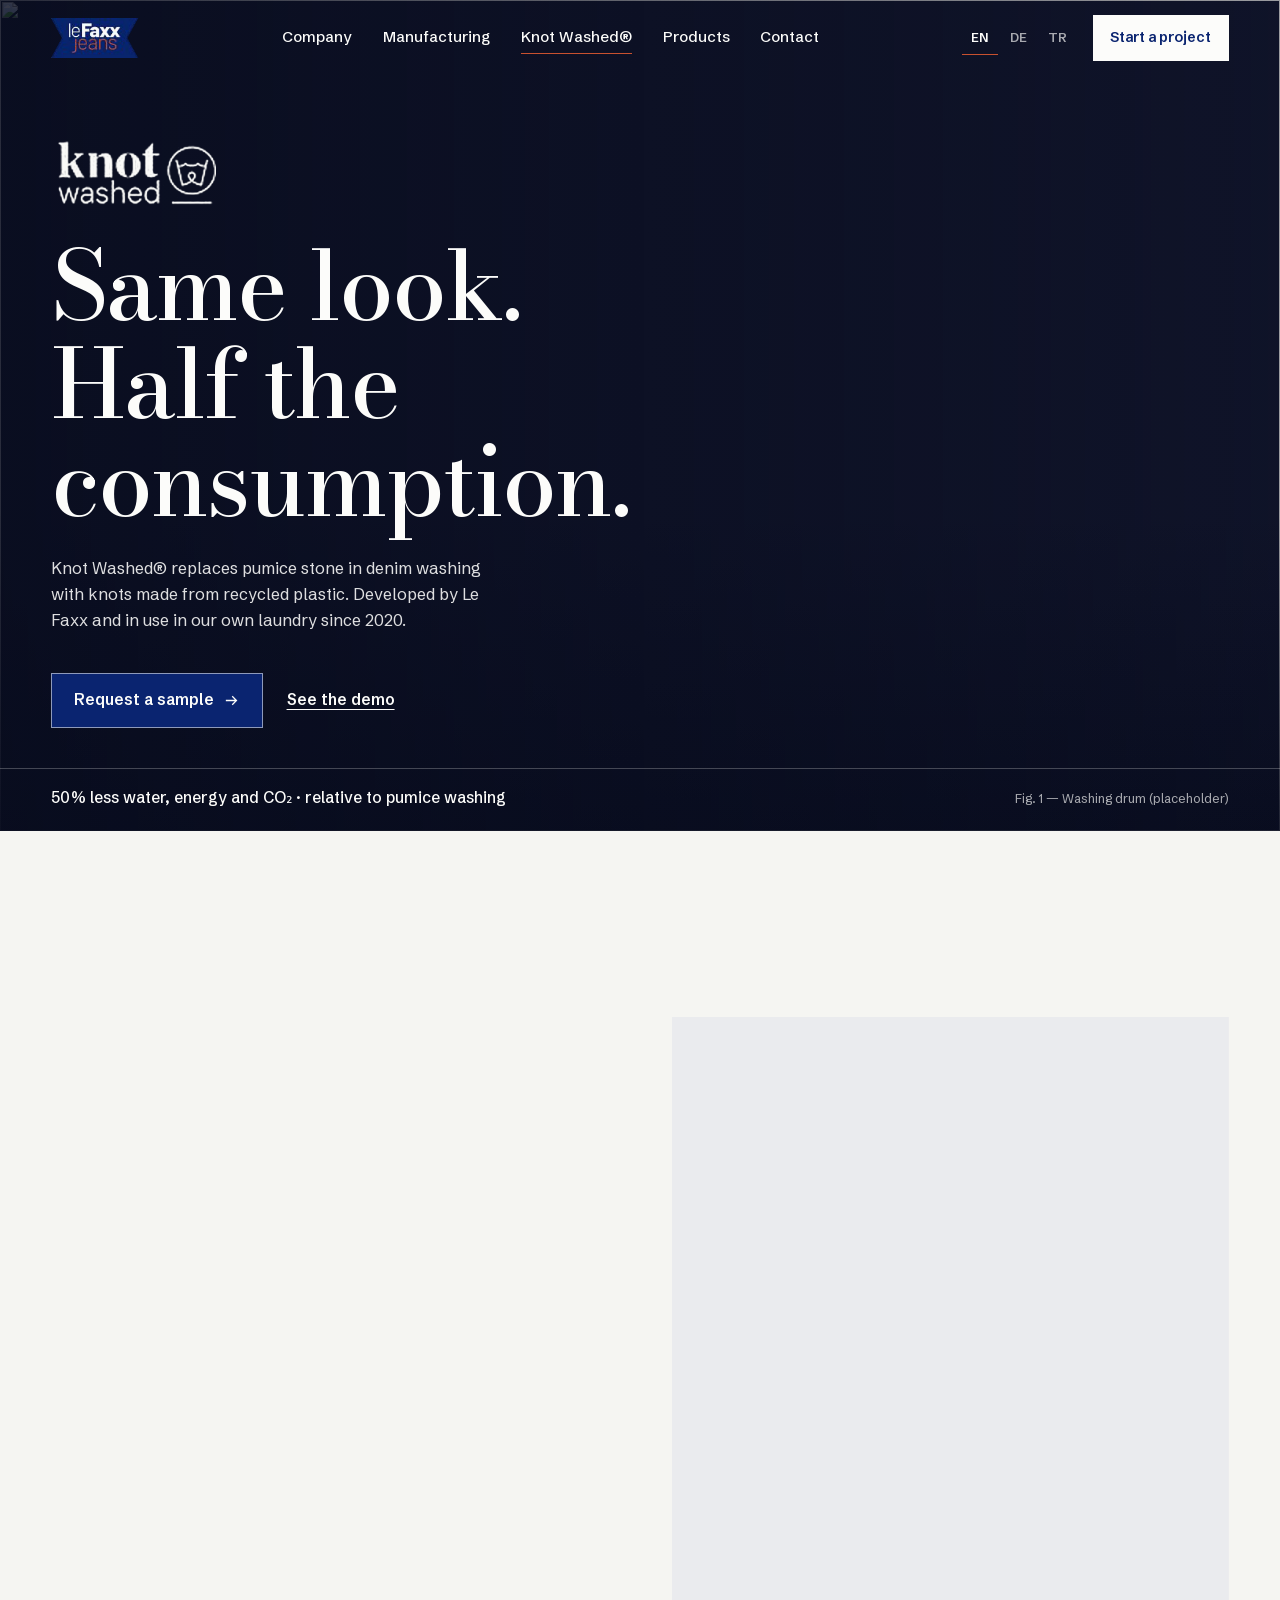
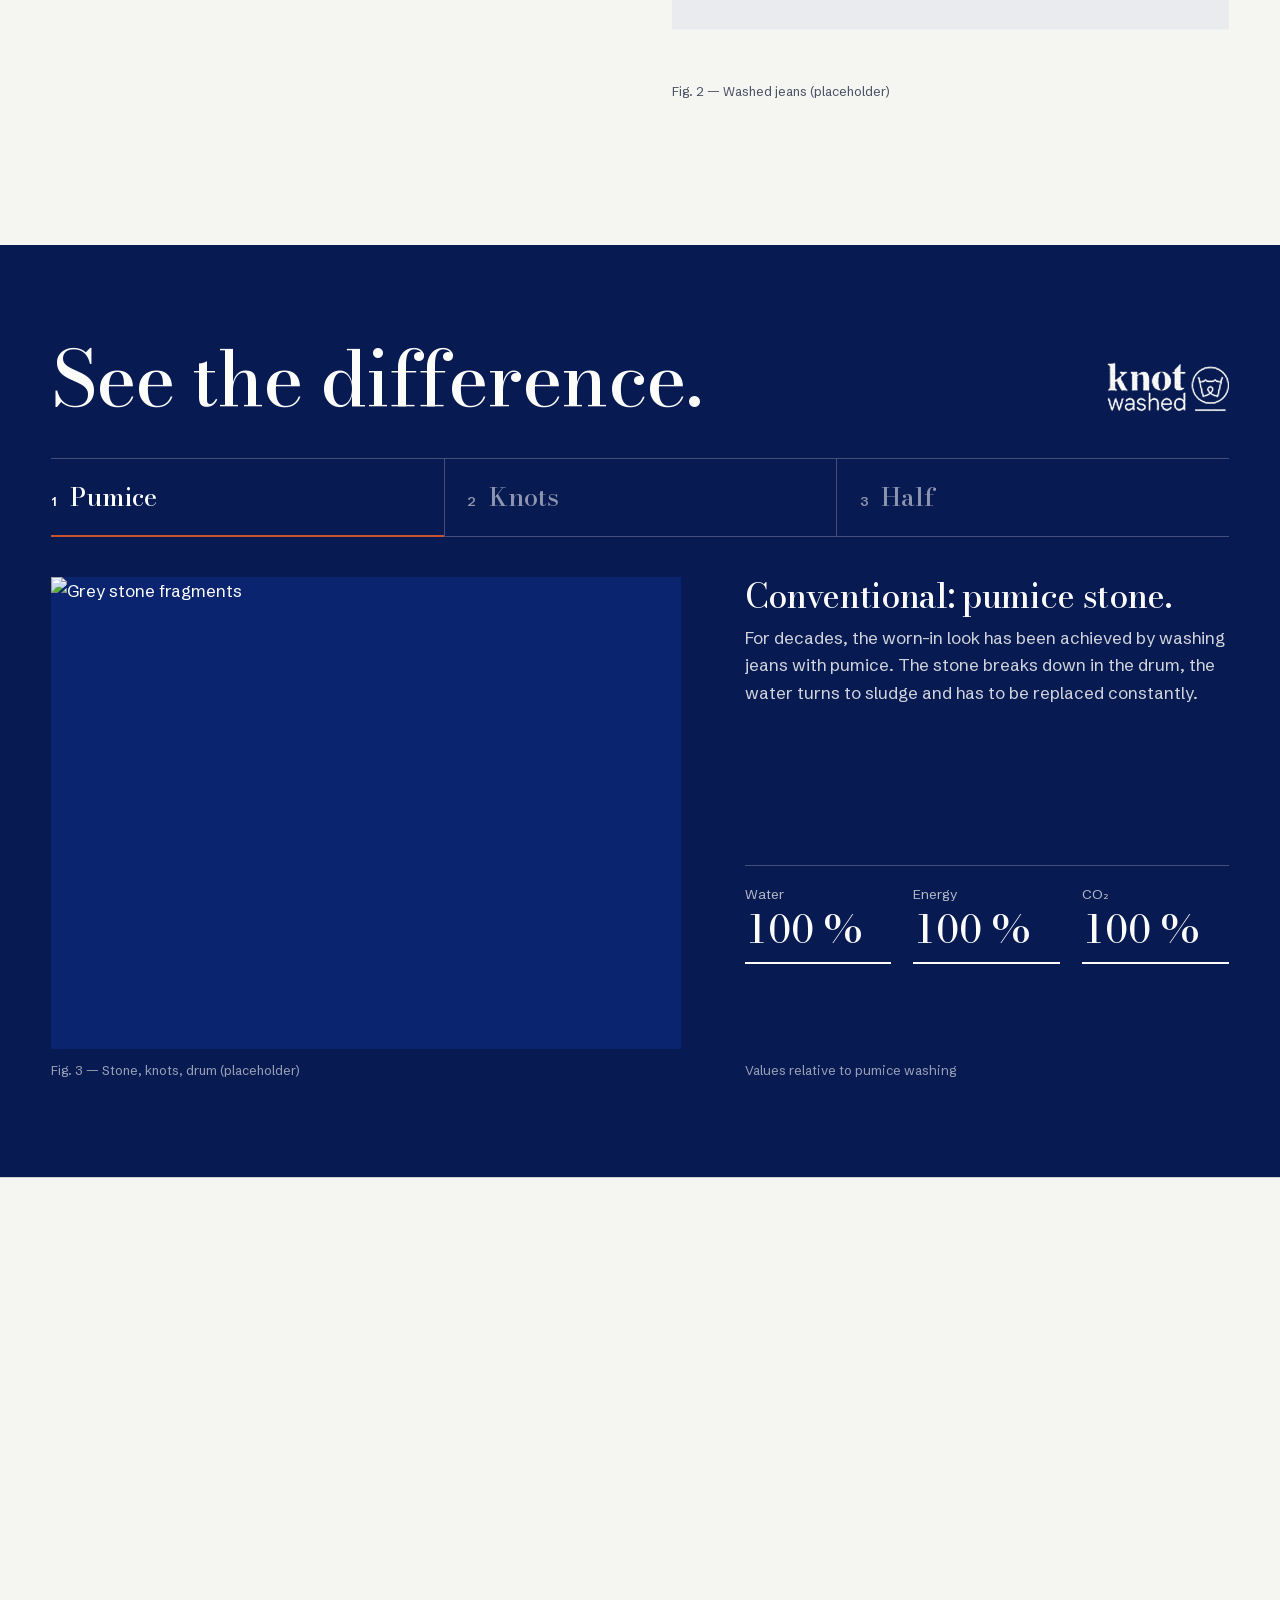
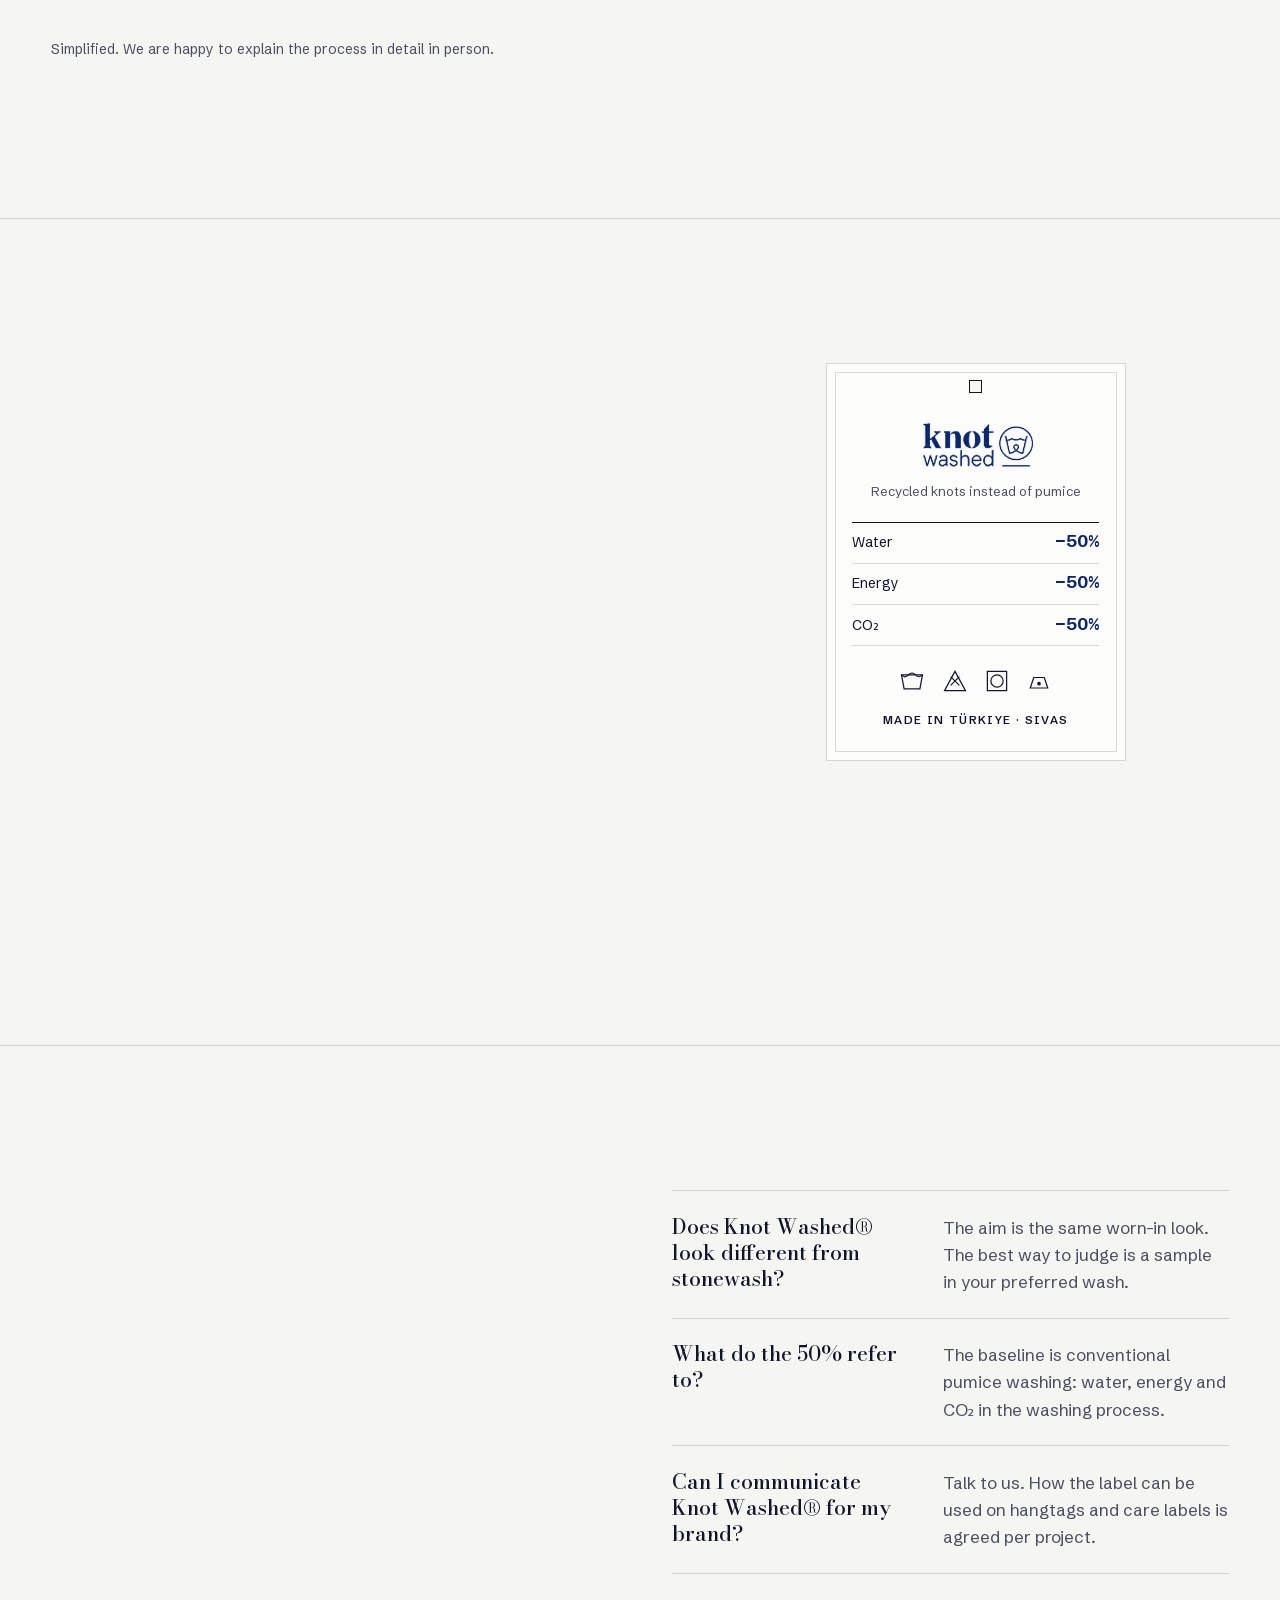
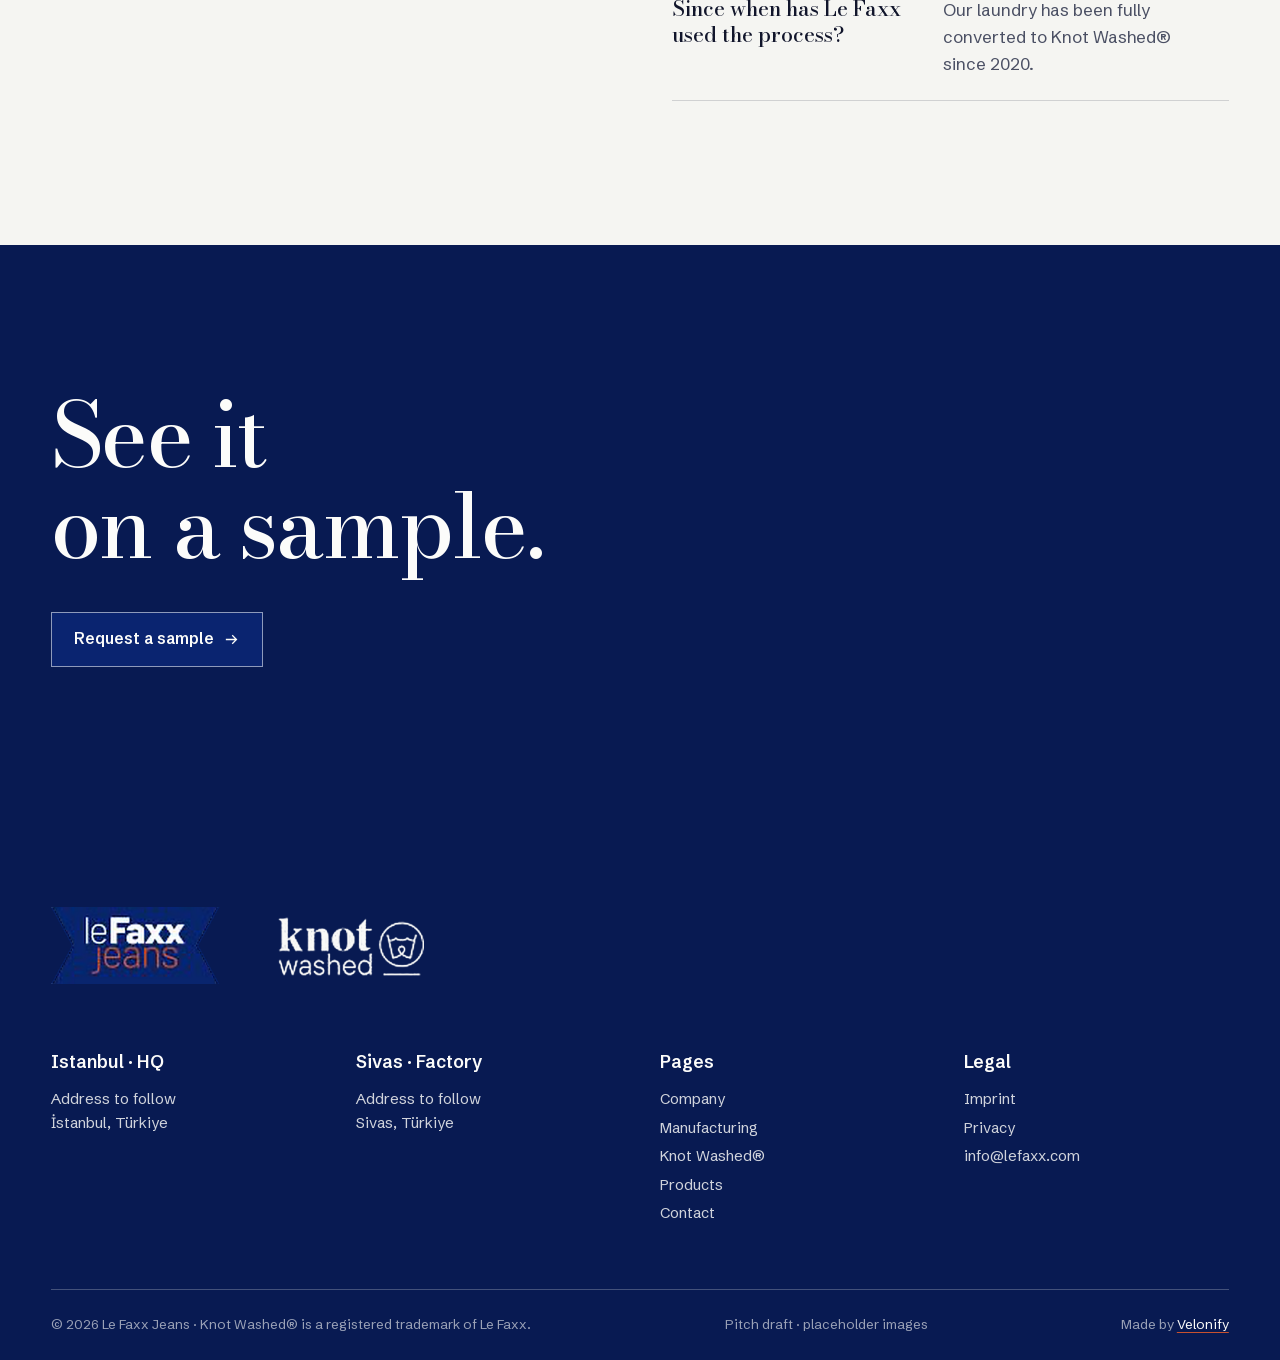
==== commit 226f6d1c: "Phasen-Buttons in Headline-Schnitt, Cache-Versionierung für CSS/JS/Fonts Co-Authored-By: Claude Opus" ====
--- a/knot-washed/index.html
+++ b/knot-washed/index.html
@@ -9,9 +9,9 @@
 <link rel="preconnect" href="https://images.unsplash.com">
 <link rel="preconnect" href="https://videos.pexels.com">
 <link rel="preload" href="../fonts/bodoni-latin.woff2" as="font" type="font/woff2" crossorigin>
-<link rel="stylesheet" href="../fonts/fonts.css">
+<link rel="stylesheet" href="../fonts/fonts.css?v=4">
 <link rel="icon" href="data:image/svg+xml,%3Csvg xmlns='http://www.w3.org/2000/svg' viewBox='0 0 32 32'%3E%3Crect width='32' height='32' fill='%230B1530'/%3E%3Cpath d='M8 8l16 16M24 8L8 24' stroke='%23C99A5B' stroke-width='3'/%3E%3C/svg%3E">
-<link rel="stylesheet" href="../assets/styles.css">
+<link rel="stylesheet" href="../assets/styles.css?v=4">
 </head>
 <body>
 <a class="skip" href="#main" data-i18n="skip">Zum Inhalt springen</a>
@@ -236,7 +236,7 @@
 <script src="https://unpkg.com/lenis@1.1.13/dist/lenis.min.js"></script>
 <script src="https://cdnjs.cloudflare.com/ajax/libs/gsap/3.12.5/gsap.min.js"></script>
 <script src="https://cdnjs.cloudflare.com/ajax/libs/gsap/3.12.5/ScrollTrigger.min.js"></script>
-<script src="../assets/app.js"></script>
-<script type="module" src="../assets/knot.js"></script>
+<script src="../assets/app.js?v=4"></script>
+<script type="module" src="../assets/knot.js?v=4"></script>
 </body>
 </html>
--- a/assets/styles.css
+++ b/assets/styles.css
@@ -21,7 +21,7 @@
   --ease-out:cubic-bezier(.16,1,.3,1);
 }
 *,*::before,*::after{box-sizing:border-box}
-html{-webkit-text-size-adjust:100%}
+html{-webkit-text-size-adjust:100%;font-variation-settings:"opsz" 11}
 html.lenis,html.lenis body{height:auto}
 .lenis.lenis-smooth{scroll-behavior:auto!important}
 body{margin:0;background:var(--paper);color:var(--ink);font-family:var(--f-text);font-size:1.0625rem;line-height:1.6;-webkit-font-smoothing:antialiased;text-rendering:optimizeLegibility;overflow-x:hidden}
@@ -124,7 +124,7 @@
 .statement{padding:var(--s7) 0 var(--s6)}
 .statement-grid{display:grid;grid-template-columns:minmax(0,1fr) minmax(0,3.2fr);gap:var(--s4)}
 .statement .anchor-col{position:relative}
-.big-say{font-family:var(--f-display);font-weight:400;font-size:clamp(2rem,4.2vw,3.6rem);line-height:1.12;letter-spacing:-.015em;margin:0 0 var(--s4);max-width:22ch;text-wrap:balance}
+.big-say{font-family:var(--f-display);font-weight:500;font-size:clamp(2rem,4.2vw,3.6rem);line-height:1.12;letter-spacing:-.015em;margin:0 0 var(--s4);max-width:22ch;text-wrap:balance}
 .big-say .soft{color:inherit}
 .statement .cols{display:grid;grid-template-columns:1fr 1fr;gap:var(--s4);max-width:900px;color:var(--ink-soft)}
 @media (max-width:820px){.statement-grid{grid-template-columns:1fr}.statement .anchor-col{height:0}.statement .cols{grid-template-columns:1fr;gap:0}.statement{padding-top:var(--s6)}.statement .wrap{padding-left:calc(var(--gutter) + 18px)}}
@@ -173,7 +173,7 @@
 .knot-more:hover{color:var(--red)}
 .knot-more svg{width:16px;height:16px}
 .phases{display:grid;grid-template-columns:repeat(3,1fr);border-top:1px solid var(--rule-light);border-bottom:1px solid var(--rule-light)}
-.phase{position:relative;display:flex;align-items:baseline;gap:.8rem;padding:1.1rem 1rem 1.15rem 0;text-align:left;font-family:var(--f-display);font-size:clamp(1.2rem,2vw,1.7rem);color:rgba(252,252,250,.55);transition:color .25s var(--ease)}
+.phase{position:relative;display:flex;align-items:baseline;gap:.8rem;padding:1.1rem 1rem 1.15rem 0;text-align:left;font-family:var(--f-display);font-weight:500;font-size:clamp(1.2rem,2vw,1.7rem);color:rgba(252,252,250,.55);transition:color .25s var(--ease)}
 .phase+.phase{padding-left:1.4rem;border-left:1px solid var(--rule-light)}
 .phase .ph-no{font-family:var(--f-text);font-size:.85rem;font-weight:600}
 .phase::after{content:"";position:absolute;left:0;right:0;bottom:-1px;height:2px;background:var(--red);transform:scaleX(0);transform-origin:left;transition:transform .5s var(--ease-out)}
